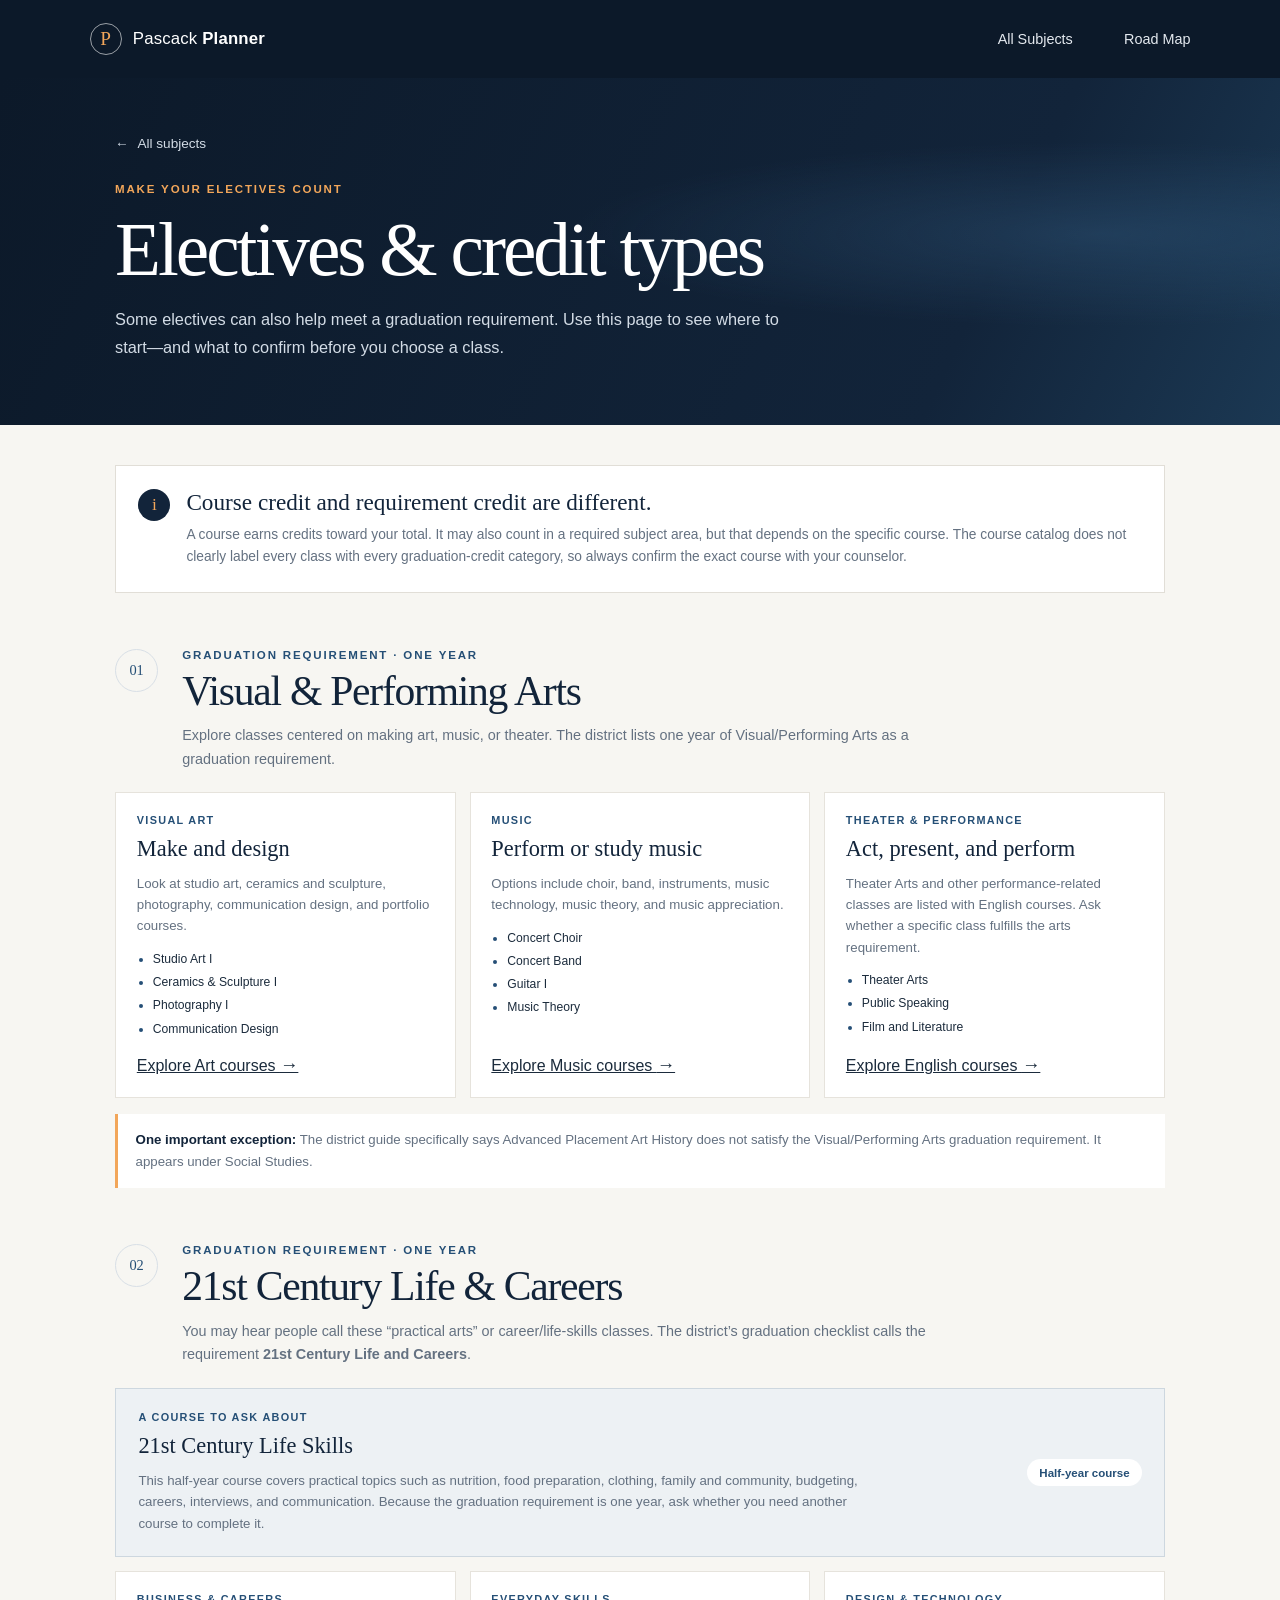
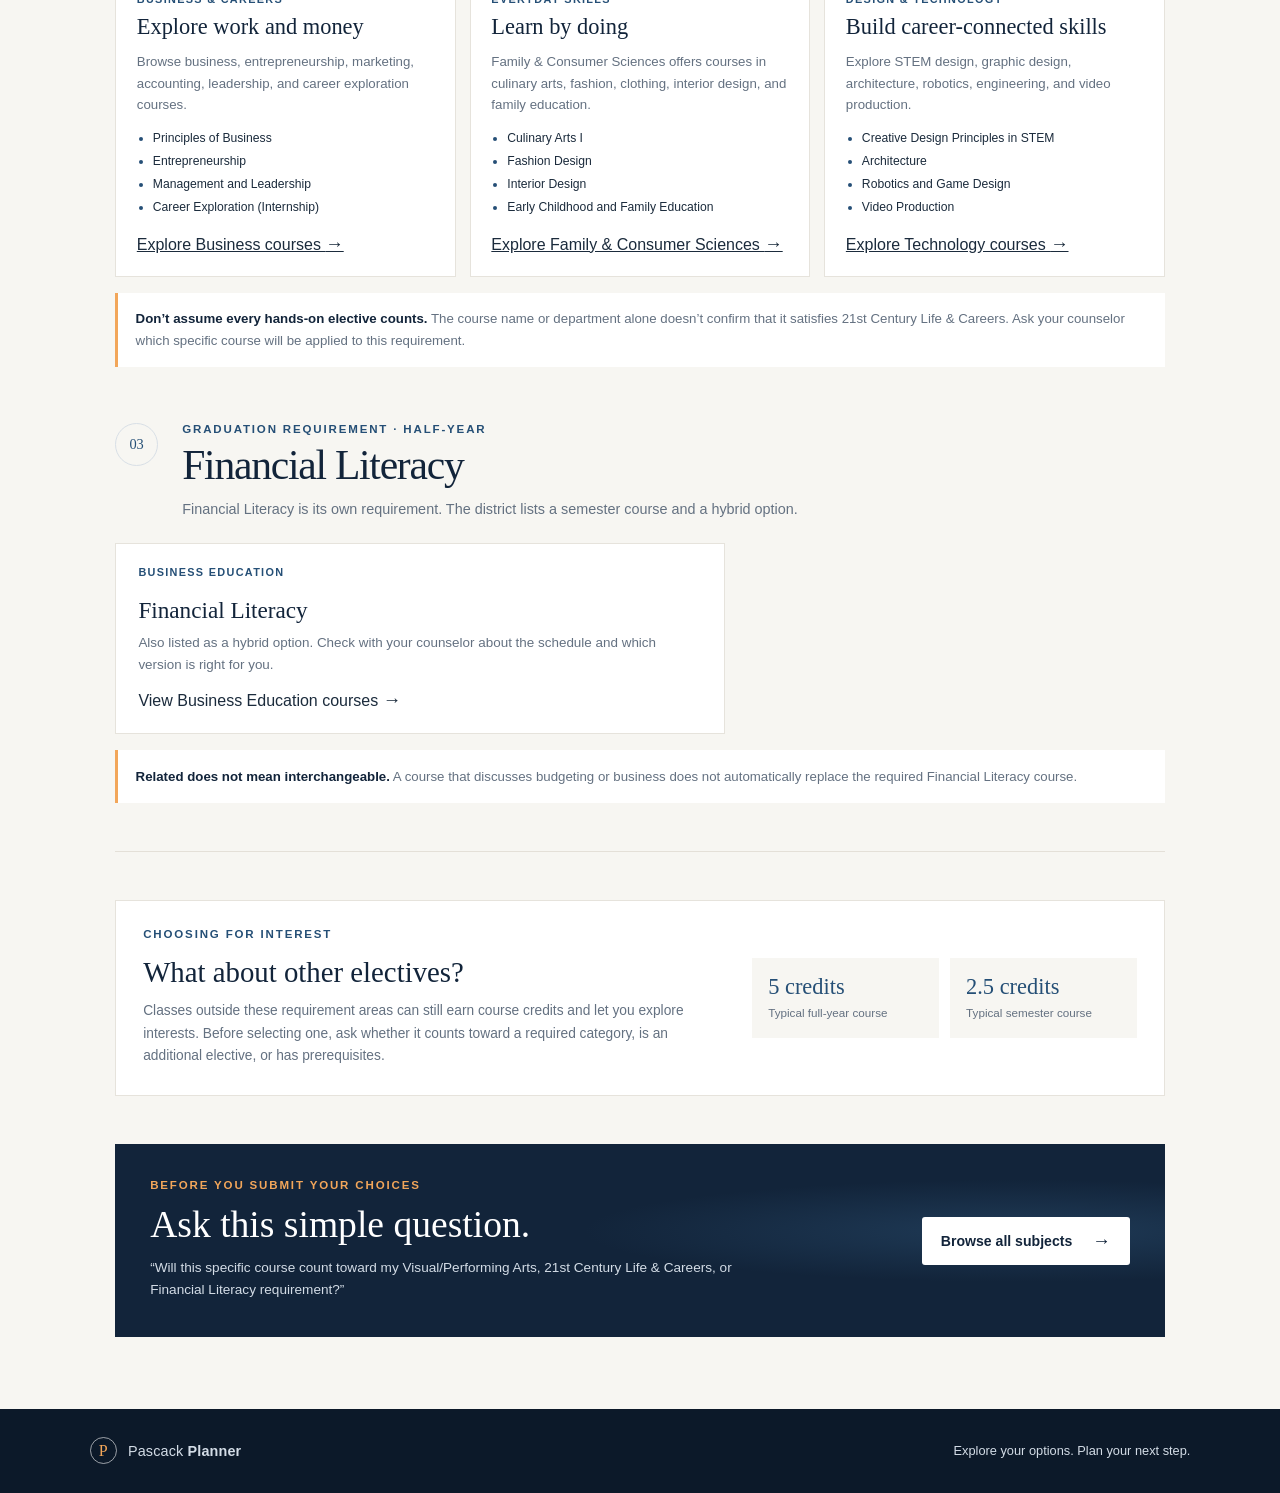
==== electives.html @ 0d790725 "Included the program of studies and credit requirement" ====
<!DOCTYPE html>
<html lang="en">
<head>
    <meta charset="UTF-8">
    <meta name="viewport" content="width=device-width, initial-scale=1.0">
    <meta name="theme-color" content="#12243a">
    <title>Electives &amp; Credit Types | Pascack Planner</title>
    <link href="./style.css" rel="stylesheet">
</head>
<body class="electives-page">
    <header class="site-header">
        <a class="brand" href="./index.html#home" aria-label="Pascack Planner home">
            <span class="brand-mark" aria-hidden="true">P</span>
            <span>Pascack <strong>Planner</strong></span>
        </a>
        <nav class="site-nav" aria-label="Main navigation">
            <a href="./index.html#program-of-studies">All Subjects</a>
            <a href="./index.html#road-map">Road Map</a>
        </nav>
    </header>

    <main>
        <section class="electives-hero" aria-labelledby="electives-title">
            <div class="section-wrap">
                <a class="back-link" href="./index.html#program-of-studies"><span aria-hidden="true">←</span> All subjects</a>
                <p class="eyebrow">Make your electives count</p>
                <h1 id="electives-title">Electives &amp; credit types</h1>
                <p>Some electives can also help meet a graduation requirement. Use this page to see where to start—and what to confirm before you choose a class.</p>
            </div>
        </section>

        <div class="section-wrap electives-content">
            <aside class="electives-explainer">
                <span class="explainer-mark" aria-hidden="true">i</span>
                <div>
                    <h2>Course credit and requirement credit are different.</h2>
                    <p>A course earns credits toward your total. It may also count in a required subject area, but that depends on the specific course. The course catalog does not clearly label every class with every graduation-credit category, so always confirm the exact course with your counselor.</p>
                </div>
            </aside>

            <section class="credit-type-section" aria-labelledby="arts-credit-title">
                <div class="credit-section-heading">
                    <span class="credit-index">01</span>
                    <div>
                        <p class="eyebrow eyebrow-dark">Graduation requirement · one year</p>
                        <h2 id="arts-credit-title">Visual &amp; Performing Arts</h2>
                        <p>Explore classes centered on making art, music, or theater. The district lists one year of Visual/Performing Arts as a graduation requirement.</p>
                    </div>
                </div>
                <div class="credit-exploration-grid">
                    <article class="credit-explore-card">
                        <p class="credit-area-label">Visual art</p>
                        <h3>Make and design</h3>
                        <p>Look at studio art, ceramics and sculpture, photography, communication design, and portfolio courses.</p>
                        <ul class="course-example-list">
                            <li>Studio Art I</li>
                            <li>Ceramics &amp; Sculpture I</li>
                            <li>Photography I</li>
                            <li>Communication Design</li>
                        </ul>
                        <a class="text-link" href="./program.html?subject=art">Explore Art courses <span aria-hidden="true">→</span></a>
                    </article>
                    <article class="credit-explore-card">
                        <p class="credit-area-label">Music</p>
                        <h3>Perform or study music</h3>
                        <p>Options include choir, band, instruments, music technology, music theory, and music appreciation.</p>
                        <ul class="course-example-list">
                            <li>Concert Choir</li>
                            <li>Concert Band</li>
                            <li>Guitar I</li>
                            <li>Music Theory</li>
                        </ul>
                        <a class="text-link" href="./program.html?subject=music">Explore Music courses <span aria-hidden="true">→</span></a>
                    </article>
                    <article class="credit-explore-card">
                        <p class="credit-area-label">Theater &amp; performance</p>
                        <h3>Act, present, and perform</h3>
                        <p>Theater Arts and other performance-related classes are listed with English courses. Ask whether a specific class fulfills the arts requirement.</p>
                        <ul class="course-example-list">
                            <li>Theater Arts</li>
                            <li>Public Speaking</li>
                            <li>Film and Literature</li>
                        </ul>
                        <a class="text-link" href="./program.html?subject=english">Explore English courses <span aria-hidden="true">→</span></a>
                    </article>
                </div>
                <p class="credit-caution"><strong>One important exception:</strong> The district guide specifically says Advanced Placement Art History does not satisfy the Visual/Performing Arts graduation requirement. It appears under Social Studies.</p>
            </section>

            <section class="credit-type-section" aria-labelledby="life-credit-title">
                <div class="credit-section-heading">
                    <span class="credit-index">02</span>
                    <div>
                        <p class="eyebrow eyebrow-dark">Graduation requirement · one year</p>
                        <h2 id="life-credit-title">21st Century Life &amp; Careers</h2>
                        <p>You may hear people call these “practical arts” or career/life-skills classes. The district’s graduation checklist calls the requirement <strong>21st Century Life and Careers</strong>.</p>
                    </div>
                </div>
                <div class="life-skills-feature">
                    <div>
                        <p class="credit-area-label">A course to ask about</p>
                        <h3>21st Century Life Skills</h3>
                        <p>This half-year course covers practical topics such as nutrition, food preparation, clothing, family and community, budgeting, careers, interviews, and communication. Because the graduation requirement is one year, ask whether you need another course to complete it.</p>
                    </div>
                    <span class="course-time-badge">Half-year course</span>
                </div>
                <div class="credit-exploration-grid">
                    <article class="credit-explore-card">
                        <p class="credit-area-label">Business &amp; careers</p>
                        <h3>Explore work and money</h3>
                        <p>Browse business, entrepreneurship, marketing, accounting, leadership, and career exploration courses.</p>
                        <ul class="course-example-list">
                            <li>Principles of Business</li>
                            <li>Entrepreneurship</li>
                            <li>Management and Leadership</li>
                            <li>Career Exploration (Internship)</li>
                        </ul>
                        <a class="text-link" href="./program.html?subject=business-education">Explore Business courses <span aria-hidden="true">→</span></a>
                    </article>
                    <article class="credit-explore-card">
                        <p class="credit-area-label">Everyday skills</p>
                        <h3>Learn by doing</h3>
                        <p>Family &amp; Consumer Sciences offers courses in culinary arts, fashion, clothing, interior design, and family education.</p>
                        <ul class="course-example-list">
                            <li>Culinary Arts I</li>
                            <li>Fashion Design</li>
                            <li>Interior Design</li>
                            <li>Early Childhood and Family Education</li>
                        </ul>
                        <a class="text-link" href="./program.html?subject=family-consumer-sciences">Explore Family &amp; Consumer Sciences <span aria-hidden="true">→</span></a>
                    </article>
                    <article class="credit-explore-card">
                        <p class="credit-area-label">Design &amp; technology</p>
                        <h3>Build career-connected skills</h3>
                        <p>Explore STEM design, graphic design, architecture, robotics, engineering, and video production.</p>
                        <ul class="course-example-list">
                            <li>Creative Design Principles in STEM</li>
                            <li>Architecture</li>
                            <li>Robotics and Game Design</li>
                            <li>Video Production</li>
                        </ul>
                        <a class="text-link" href="./program.html?subject=technology-education">Explore Technology courses <span aria-hidden="true">→</span></a>
                    </article>
                </div>
                <p class="credit-caution"><strong>Don’t assume every hands-on elective counts.</strong> The course name or department alone doesn’t confirm that it satisfies 21st Century Life &amp; Careers. Ask your counselor which specific course will be applied to this requirement.</p>
            </section>

            <section class="credit-type-section financial-section" aria-labelledby="financial-credit-title">
                <div class="credit-section-heading">
                    <span class="credit-index">03</span>
                    <div>
                        <p class="eyebrow eyebrow-dark">Graduation requirement · half-year</p>
                        <h2 id="financial-credit-title">Financial Literacy</h2>
                        <p>Financial Literacy is its own requirement. The district lists a semester course and a hybrid option.</p>
                    </div>
                </div>
                <a class="financial-course-card" href="./program.html?subject=business-education">
                    <span class="credit-area-label">Business Education</span>
                    <strong>Financial Literacy</strong>
                    <span>Also listed as a hybrid option. Check with your counselor about the schedule and which version is right for you.</span>
                    <span class="text-link">View Business Education courses <span aria-hidden="true">→</span></span>
                </a>
                <p class="credit-caution"><strong>Related does not mean interchangeable.</strong> A course that discusses budgeting or business does not automatically replace the required Financial Literacy course.</p>
            </section>

            <section class="elective-basics" aria-labelledby="general-electives-title">
                <div>
                    <p class="eyebrow eyebrow-dark">Choosing for interest</p>
                    <h2 id="general-electives-title">What about other electives?</h2>
                    <p>Classes outside these requirement areas can still earn course credits and let you explore interests. Before selecting one, ask whether it counts toward a required category, is an additional elective, or has prerequisites.</p>
                </div>
                <div class="credit-example-pair">
                    <div><strong>5 credits</strong><span>Typical full-year course</span></div>
                    <div><strong>2.5 credits</strong><span>Typical semester course</span></div>
                </div>
            </section>

            <section class="counselor-callout elective-counselor-callout">
                <div>
                    <p class="eyebrow">Before you submit your choices</p>
                    <h2>Ask this simple question.</h2>
                    <p>“Will this specific course count toward my Visual/Performing Arts, 21st Century Life &amp; Careers, or Financial Literacy requirement?”</p>
                </div>
                <a class="button button-light" href="./index.html#program-of-studies">Browse all subjects <span aria-hidden="true">→</span></a>
            </section>
        </div>
    </main>

    <footer class="site-footer">
        <a class="brand brand-footer" href="./index.html#home">
            <span class="brand-mark" aria-hidden="true">P</span>
            <span>Pascack <strong>Planner</strong></span>
        </a>
        <p>Explore your options. Plan your next step.</p>
    </footer>
</body>
</html>
---- style.css ----
:root {
    color-scheme: light;
    --navy: #12243a;
    --navy-deep: #0c1929;
    --blue: #254f76;
    --orange: #f2a65a;
    --paper: #f7f6f2;
    --ink: #1b2b3c;
    --muted: #647181;
}

* {
    box-sizing: border-box;
}

html {
    scroll-behavior: smooth;
    scroll-padding-top: 6rem;
}

body {
    margin: 0;
    background: var(--paper);
    color: var(--ink);
    font-family: "Avenir Next", Avenir, "Segoe UI", sans-serif;
    -webkit-font-smoothing: antialiased;
}

a {
    color: inherit;
}

.site-header {
    position: relative;
    z-index: 1;
    display: flex;
    min-height: 78px;
    align-items: center;
    justify-content: space-between;
    padding: 0 clamp(1.25rem, 7vw, 7rem);
    background: var(--navy-deep);
    color: #fff;
}

.brand {
    display: inline-flex;
    align-items: center;
    gap: 0.7rem;
    color: inherit;
    font-size: 1.05rem;
    letter-spacing: 0.01em;
    text-decoration: none;
}

.brand strong {
    font-weight: 700;
}

.brand-mark {
    display: grid;
    width: 2rem;
    height: 2rem;
    place-items: center;
    border: 1px solid rgba(255, 255, 255, 0.58);
    border-radius: 50%;
    color: var(--orange);
    font-family: Georgia, serif;
    font-size: 1.2rem;
}

.site-nav {
    display: flex;
    align-items: center;
    gap: clamp(1.25rem, 4vw, 3.5rem);
}

.site-nav a {
    padding: 0.5rem 0;
    color: #e4e9ef;
    font-size: 0.9rem;
    text-decoration: none;
    transition: color 160ms ease;
}

.site-nav a:hover,
.site-nav a:focus-visible {
    color: var(--orange);
}

.hero {
    position: relative;
    display: flex;
    min-height: 485px;
    align-items: center;
    overflow: hidden;
    padding: 5rem clamp(1.5rem, 12vw, 12rem);
    background:
        radial-gradient(ellipse at 82% 52%, rgba(52, 94, 132, 0.42), transparent 34%),
        linear-gradient(115deg, var(--navy-deep), var(--navy) 72%, #1b3853);
    color: white;
}

.hero-content {
    position: relative;
    z-index: 1;
    max-width: 610px;
}

.eyebrow {
    margin: 0 0 1rem;
    color: var(--orange);
    font-size: 0.72rem;
    font-weight: 700;
    letter-spacing: 0.16em;
    text-transform: uppercase;
}

.hero h1 {
    max-width: 590px;
    margin: 0;
    font-family: Georgia, "Times New Roman", serif;
    font-size: clamp(3rem, 6vw, 5.2rem);
    font-weight: 400;
    letter-spacing: -0.045em;
    line-height: 1.04;
}

.hero h1 span {
    color: var(--orange);
    font-style: italic;
}

.hero-copy {
    max-width: 455px;
    margin: 1.35rem 0 2rem;
    color: #d3dce6;
    font-size: 1.05rem;
    line-height: 1.7;
}

.button {
    display: inline-flex;
    min-height: 48px;
    align-items: center;
    gap: 1.25rem;
    padding: 0 1.2rem;
    border-radius: 3px;
    font-size: 0.88rem;
    font-weight: 700;
    text-decoration: none;
    transition: transform 160ms ease, background 160ms ease;
}

.button:hover {
    transform: translateY(-2px);
}

.button-light {
    background: #fff;
    color: var(--navy);
}

.button-light:hover {
    background: #f1e9dc;
}

.button span,
.text-link span {
    font-size: 1.15rem;
}

.hero-art {
    position: absolute;
    top: 50%;
    right: clamp(2rem, 12vw, 12rem);
    width: 330px;
    height: 330px;
    transform: translateY(-50%);
}

.orbit {
    position: absolute;
    inset: 0;
    border: 1px solid rgba(229, 237, 245, 0.22);
    border-radius: 50%;
}

.orbit-one {
    transform: rotate(28deg) scaleX(0.52);
}

.orbit-two {
    transform: rotate(-35deg) scaleX(0.67);
}

.orbit-three {
    inset: 15%;
    border-color: rgba(242, 166, 90, 0.45);
}

.orbit-center {
    position: absolute;
    top: 50%;
    left: 50%;
    color: white;
    font-family: Georgia, serif;
    font-size: 2.2rem;
    letter-spacing: 0.08em;
    transform: translate(-50%, -50%);
}

.orbit-center span {
    color: var(--orange);
}

.orbit-dot {
    position: absolute;
    width: 9px;
    height: 9px;
    border-radius: 50%;
    background: var(--orange);
    box-shadow: 0 0 18px rgba(242, 166, 90, 0.65);
}

.dot-one {
    top: 18%;
    left: 28%;
}

.dot-two {
    right: 12%;
    bottom: 30%;
    width: 7px;
    height: 7px;
    background: #dbe8f3;
}

.dot-three {
    bottom: 10%;
    left: 42%;
    width: 6px;
    height: 6px;
}

.section-wrap {
    width: min(1050px, calc(100% - 3rem));
    margin-inline: auto;
}

.welcome {
    display: grid;
    grid-template-columns: 1fr 0.85fr;
    align-items: end;
    gap: 4rem;
    padding-top: 5rem;
    padding-bottom: 3.5rem;
}

.eyebrow-dark {
    color: var(--blue);
}

.welcome h2,
.resource-card h2 {
    margin: 0;
    color: var(--navy);
    font-family: Georgia, "Times New Roman", serif;
    font-weight: 400;
    letter-spacing: -0.025em;
}

.welcome h2 {
    max-width: 470px;
    font-size: clamp(2rem, 3.5vw, 2.8rem);
    line-height: 1.13;
}

.welcome-copy {
    margin: 0 0 0.2rem;
    color: var(--muted);
    font-size: 0.98rem;
    line-height: 1.8;
}

.student-guide,
.roadmap {
    scroll-margin-top: 2rem;
}

.student-guide {
    padding-bottom: 5.5rem;
}

.section-heading,
.requirements-heading {
    display: flex;
    align-items: end;
    justify-content: space-between;
    gap: 2rem;
}

.section-heading h2,
.requirements-heading h3,
.next-steps h2 {
    margin: 0;
    color: var(--navy);
    font-family: Georgia, "Times New Roman", serif;
    font-weight: 400;
    letter-spacing: -0.03em;
}

.section-heading h2 {
    max-width: 640px;
    font-size: clamp(2.1rem, 4vw, 3.2rem);
    line-height: 1.1;
}

.section-intro {
    max-width: 650px;
    margin: 1rem 0 0;
    color: var(--muted);
    line-height: 1.7;
}

.button-navy {
    flex-shrink: 0;
    background: var(--navy);
    color: white;
}

.button-navy:hover {
    background: var(--blue);
}

.guide-note,
.college-note,
.roadmap-note {
    border-left: 3px solid var(--orange);
    background: #fff;
    color: var(--muted);
    line-height: 1.7;
}

.guide-note {
    margin-top: 2rem;
    padding: 1.1rem 1.3rem;
    font-size: 0.9rem;
}

.guide-note strong,
.college-note strong {
    display: block;
    margin-bottom: 0.2rem;
    color: var(--navy);
}

.guide-intro-grid {
    display: grid;
    grid-template-columns: repeat(3, 1fr);
    gap: 1rem;
    margin-top: 1rem;
}

.intro-card {
    min-height: 195px;
    padding: 1.35rem;
    border: 1px solid #e6e3dc;
    background: #fff;
}

.intro-number {
    color: var(--blue);
    font-family: Georgia, "Times New Roman", serif;
    font-size: 0.9rem;
}

.intro-card h3,
.guide-panel h3,
.year-card h3 {
    margin: 0.7rem 0 0.5rem;
    color: var(--navy);
    font-family: Georgia, "Times New Roman", serif;
    font-size: 1.3rem;
    font-weight: 400;
}

.intro-card p,
.guide-panel > p:not(.eyebrow) {
    margin: 0;
    color: var(--muted);
    font-size: 0.88rem;
    line-height: 1.65;
}

.guide-columns {
    display: grid;
    grid-template-columns: 0.85fr 1.15fr;
    gap: 1rem;
    margin-top: 1rem;
}

.guide-panel {
    padding: 1.6rem;
    border: 1px solid #e6e3dc;
    background: #fff;
}

.guide-panel h3 {
    margin-top: 0;
    font-size: 1.7rem;
}

.guide-panel .eyebrow {
    margin-bottom: 0.8rem;
}

.credit-examples {
    display: grid;
    grid-template-columns: 1fr 1fr;
    gap: 0.7rem;
    margin: 1.3rem 0;
}

.credit-examples div {
    display: flex;
    flex-direction: column;
    gap: 0.25rem;
    padding: 0.9rem;
    background: var(--paper);
}

.credit-examples strong {
    color: var(--blue);
    font-family: Georgia, "Times New Roman", serif;
    font-size: 1.4rem;
    font-weight: 400;
}

.credit-examples span,
.small-note {
    color: var(--muted);
    font-size: 0.78rem;
    line-height: 1.55;
}

.guide-panel .small-note {
    margin-top: 1rem;
}

.term-list {
    display: grid;
    gap: 0.8rem;
    margin: 1rem 0 0;
}

.term-list div {
    display: grid;
    grid-template-columns: 105px 1fr;
    gap: 0.8rem;
}

.term-list dt {
    color: var(--blue);
    font-size: 0.84rem;
    font-weight: 700;
}

.term-list dd {
    margin: 0;
    color: var(--muted);
    font-size: 0.84rem;
    line-height: 1.55;
}

.requirements,
.departments {
    margin-top: 4rem;
}

.requirements-heading h3 {
    font-size: clamp(1.7rem, 3vw, 2.2rem);
}

.source-link {
    flex-shrink: 0;
    color: var(--blue);
    font-size: 0.8rem;
    font-weight: 700;
    text-decoration: none;
}

.source-link:hover,
.college-note a:hover {
    text-decoration: underline;
    text-underline-offset: 3px;
}

.requirement-list {
    display: grid;
    grid-template-columns: 1fr 1fr;
    gap: 0 2rem;
    margin: 1.3rem 0 0;
    padding: 0;
    list-style: none;
    border-top: 1px solid #dedbd4;
}

.requirement-list li {
    display: grid;
    grid-template-columns: 1fr auto;
    align-items: baseline;
    gap: 0.7rem;
    padding: 0.85rem 0;
    border-bottom: 1px solid #dedbd4;
    font-size: 0.88rem;
}

.requirement-list strong {
    color: var(--navy);
    font-size: 0.84rem;
}

.requirement-list small {
    grid-column: 1 / -1;
    margin-top: -0.5rem;
    color: var(--muted);
    font-size: 0.75rem;
}

.requirements-footnote {
    max-width: 850px;
    margin: 1rem 0 0;
    color: var(--muted);
    font-size: 0.82rem;
    line-height: 1.7;
}

.departments .section-intro {
    margin-top: 0.7rem;
}

.elective-feature-card {
    display: grid;
    grid-template-columns: auto 1fr auto;
    align-items: center;
    gap: 1.1rem;
    margin-top: 1.2rem;
    padding: 1.25rem 1.4rem;
    border: 1px solid #d5dce3;
    background: #edf1f4;
    text-decoration: none;
    transition: border-color 160ms ease, transform 160ms ease;
}

.elective-feature-card:hover {
    transform: translateY(-2px);
    border-color: var(--blue);
}

.elective-feature-icon {
    display: grid;
    width: 2.8rem;
    height: 2.8rem;
    place-items: center;
    border-radius: 50%;
    background: var(--navy);
    color: var(--orange);
    font-family: Georgia, "Times New Roman", serif;
    font-size: 1.6rem;
}

.elective-feature-copy {
    display: grid;
    gap: 0.3rem;
}

.elective-feature-copy strong {
    color: var(--navy);
    font-size: 1rem;
}

.elective-feature-copy > span {
    color: var(--muted);
    font-size: 0.82rem;
    line-height: 1.5;
}

.elective-feature-action {
    display: inline-flex;
    align-items: center;
    gap: 0.55rem;
    color: var(--blue);
    font-size: 0.8rem;
    font-weight: 700;
}

.department-grid {
    display: grid;
    grid-template-columns: repeat(3, 1fr);
    gap: 0.8rem;
    margin-top: 1.2rem;
}

.department-card {
    display: flex;
    min-height: 145px;
    flex-direction: column;
    align-items: flex-start;
    padding: 1.1rem;
    border: 1px solid #e6e3dc;
    background: #fff;
    text-decoration: none;
    transition: border-color 160ms ease, transform 160ms ease;
}

.department-card:hover {
    transform: translateY(-2px);
    border-color: var(--blue);
}

.department-card strong {
    color: var(--navy);
    font-size: 0.95rem;
}

.department-card span {
    margin-top: 0.45rem;
    color: var(--muted);
    font-size: 0.78rem;
    line-height: 1.5;
}

.department-card small {
    margin-top: auto;
    padding-top: 0.7rem;
    color: var(--blue);
    font-size: 0.7rem;
    font-weight: 700;
}

.college-note {
    margin-top: 2rem;
    padding: 1rem 1.2rem;
    font-size: 0.85rem;
}

.college-note a {
    display: inline-block;
    margin-top: 0.45rem;
    color: var(--blue);
    font-weight: 700;
    text-decoration: none;
}

.roadmap {
    padding: 4.5rem 0 5.5rem;
    border-top: 1px solid #e4e0d8;
}

.roadmap-grid {
    display: grid;
    grid-template-columns: repeat(4, 1fr);
    gap: 0.8rem;
    margin-top: 2rem;
}

.year-card {
    padding: 1.3rem;
    border-top: 3px solid var(--blue);
    background: #fff;
}

.year-label {
    color: var(--blue);
    font-size: 0.7rem;
    font-weight: 700;
    letter-spacing: 0.12em;
    text-transform: uppercase;
}

.year-card h3 {
    margin-top: 0.35rem;
    font-size: 1.5rem;
}

.year-card > p {
    min-height: 2.8rem;
    margin: 0;
    color: var(--muted);
    font-size: 0.8rem;
    line-height: 1.5;
}

.year-card ul {
    display: grid;
    gap: 0.55rem;
    margin: 1rem 0 0;
    padding-left: 1.1rem;
    color: var(--ink);
    font-size: 0.78rem;
    line-height: 1.45;
}

.roadmap-note {
    margin-top: 1.2rem;
    padding: 1rem 1.2rem;
    font-size: 0.85rem;
}

.roadmap-note strong {
    color: var(--navy);
}

.next-steps {
    padding: 3rem 0;
    background:
        radial-gradient(ellipse at 85% 50%, rgba(52, 94, 132, 0.38), transparent 35%),
        var(--navy);
    color: white;
}

.next-steps-inner {
    display: flex;
    align-items: center;
    justify-content: space-between;
    gap: 2rem;
}

.next-steps h2 {
    max-width: 600px;
    color: white;
    font-size: clamp(2rem, 3.5vw, 2.8rem);
}

.next-steps-inner > div > p:last-child {
    max-width: 600px;
    margin: 0.8rem 0 0;
    color: #d3dce6;
    font-size: 0.9rem;
    line-height: 1.7;
}

.program-hero {
    padding: 3.5rem 0 4rem;
    background:
        radial-gradient(ellipse at 86% 45%, rgba(52, 94, 132, 0.38), transparent 34%),
        linear-gradient(115deg, var(--navy-deep), var(--navy) 75%, #1b3853);
    color: #fff;
}

.program-hero-inner {
    max-width: 1050px;
}

.back-link {
    display: inline-flex;
    align-items: center;
    gap: 0.55rem;
    margin-bottom: 2rem;
    color: #d3dce6;
    font-size: 0.85rem;
    text-decoration: none;
}

.back-link:hover {
    color: var(--orange);
}

.program-hero .eyebrow {
    margin-bottom: 0.7rem;
}

.program-hero h1 {
    margin: 0;
    font-family: Georgia, "Times New Roman", serif;
    font-size: clamp(2.8rem, 6vw, 4.7rem);
    font-weight: 400;
    letter-spacing: -0.04em;
    line-height: 1.05;
}

.program-intro {
    max-width: 680px;
    margin: 1rem 0 0;
    color: #d3dce6;
    font-size: 1.05rem;
    line-height: 1.7;
}

.program-content {
    padding-top: 2.5rem;
    padding-bottom: 4.5rem;
}

.program-planning {
    display: grid;
    grid-template-columns: 0.85fr 1.15fr;
    gap: 2.5rem;
    padding: 2rem;
    border: 1px solid #e6e3dc;
    background: #fff;
}

.program-planning h2,
.course-list-heading h2 {
    margin: 0;
    color: var(--navy);
    font-family: Georgia, "Times New Roman", serif;
    font-size: clamp(1.7rem, 3vw, 2.15rem);
    font-weight: 400;
    letter-spacing: -0.025em;
}

.program-requirement {
    margin: 0.9rem 0 0;
    color: var(--muted);
    font-size: 0.9rem;
    line-height: 1.7;
}

.program-planning h3 {
    margin: 0.1rem 0 0.8rem;
    color: var(--navy);
    font-size: 0.95rem;
}

.pathway-list {
    display: grid;
    gap: 0.7rem;
    margin: 0;
    padding-left: 1.2rem;
    color: var(--muted);
    font-size: 0.86rem;
    line-height: 1.6;
}

.pathway-list li::marker {
    color: var(--blue);
    font-weight: 700;
}

.program-note {
    margin-top: 1rem;
    padding: 1rem 1.2rem;
    border-left: 3px solid var(--orange);
    background: #fff;
    color: var(--muted);
    font-size: 0.85rem;
    line-height: 1.65;
}

.course-section {
    margin-top: 3.5rem;
}

.course-list-heading {
    display: flex;
    align-items: end;
    justify-content: space-between;
    gap: 2rem;
    margin-bottom: 1.3rem;
}

.course-list-heading .eyebrow {
    margin-bottom: 0.7rem;
}

.course-count {
    margin: 0.55rem 0 0;
    color: var(--muted);
    font-size: 0.83rem;
}

.course-search {
    display: grid;
    width: min(100%, 340px);
    gap: 0.45rem;
    color: var(--ink);
    font-size: 0.78rem;
    font-weight: 700;
}

.course-search input {
    width: 100%;
    min-height: 46px;
    padding: 0.7rem 0.85rem;
    border: 1px solid #cfd5dc;
    border-radius: 2px;
    background: #fff;
    color: var(--ink);
    font: inherit;
    font-size: 0.85rem;
}

.course-search input:focus-visible {
    outline: 3px solid rgba(37, 79, 118, 0.35);
    outline-offset: 2px;
    border-color: var(--blue);
}

.course-grid {
    display: grid;
    grid-template-columns: repeat(3, minmax(0, 1fr));
    gap: 0.85rem;
}

.course-card {
    display: flex;
    min-height: 190px;
    flex-direction: column;
    align-items: flex-start;
    padding: 1.25rem;
    border: 1px solid #e6e3dc;
    background: #fff;
}

.course-badges {
    display: flex;
    min-height: 1.45rem;
    flex-wrap: wrap;
    gap: 0.35rem;
    margin-bottom: 0.7rem;
}

.course-badge {
    display: inline-flex;
    align-items: center;
    padding: 0.23rem 0.5rem;
    border-radius: 2rem;
    background: #e9eef3;
    color: var(--blue);
    font-size: 0.65rem;
    font-weight: 700;
}

.badge-ap {
    background: #f9eddf;
    color: #7d4a19;
}

.badge-grade {
    background: #edf0e9;
    color: #44583a;
}

.course-card h3 {
    margin: 0;
    color: var(--navy);
    font-family: Georgia, "Times New Roman", serif;
    font-size: 1.18rem;
    font-weight: 400;
    line-height: 1.3;
}

.course-prerequisite {
    margin: auto 0 0;
    padding-top: 1rem;
    color: var(--muted);
    font-size: 0.76rem;
    line-height: 1.55;
}

.course-prerequisite strong {
    color: var(--ink);
}

.no-courses {
    padding: 1.3rem;
    border: 1px solid #e6e3dc;
    background: #fff;
    color: var(--muted);
}

.special-program-message {
    padding: 1.5rem;
    border: 1px solid #e6e3dc;
    background: #fff;
    color: var(--muted);
    font-size: 0.92rem;
    line-height: 1.7;
}

[hidden] {
    display: none !important;
}

.counselor-callout {
    display: flex;
    align-items: center;
    justify-content: space-between;
    gap: 2rem;
    margin-top: 4rem;
    padding: 2.2rem;
    background:
        radial-gradient(ellipse at 86% 45%, rgba(52, 94, 132, 0.38), transparent 34%),
        var(--navy);
    color: #fff;
}

.counselor-callout .eyebrow {
    margin-bottom: 0.7rem;
}

.counselor-callout h2 {
    margin: 0;
    font-family: Georgia, "Times New Roman", serif;
    font-size: clamp(1.7rem, 3vw, 2.35rem);
    font-weight: 400;
}

.counselor-callout p:last-child {
    max-width: 630px;
    margin: 0.7rem 0 0;
    color: #d3dce6;
    font-size: 0.85rem;
    line-height: 1.65;
}

.electives-hero {
    padding: 3.5rem 0 4rem;
    background:
        radial-gradient(ellipse at 86% 45%, rgba(52, 94, 132, 0.38), transparent 34%),
        linear-gradient(115deg, var(--navy-deep), var(--navy) 75%, #1b3853);
    color: #fff;
}

.electives-hero h1 {
    max-width: 800px;
    margin: 0;
    font-family: Georgia, "Times New Roman", serif;
    font-size: clamp(2.8rem, 6vw, 4.7rem);
    font-weight: 400;
    letter-spacing: -0.04em;
    line-height: 1.05;
}

.electives-hero > .section-wrap > p:last-child {
    max-width: 680px;
    margin: 1rem 0 0;
    color: #d3dce6;
    font-size: 1.02rem;
    line-height: 1.7;
}

.electives-content {
    padding-top: 2.5rem;
    padding-bottom: 4.5rem;
}

.electives-explainer {
    display: flex;
    align-items: flex-start;
    gap: 1rem;
    padding: 1.4rem;
    border: 1px solid #e1ded7;
    background: #fff;
}

.explainer-mark {
    display: grid;
    width: 2rem;
    height: 2rem;
    flex: 0 0 auto;
    place-items: center;
    border-radius: 50%;
    background: var(--navy);
    color: var(--orange);
    font-family: Georgia, "Times New Roman", serif;
    font-size: 1.1rem;
}

.electives-explainer h2 {
    margin: 0;
    color: var(--navy);
    font-family: Georgia, "Times New Roman", serif;
    font-size: 1.45rem;
    font-weight: 400;
}

.electives-explainer p {
    margin: 0.5rem 0 0;
    color: var(--muted);
    font-size: 0.86rem;
    line-height: 1.65;
}

.credit-type-section {
    margin-top: 3.5rem;
}

.credit-section-heading {
    display: grid;
    grid-template-columns: 3.2rem 1fr;
    gap: 1rem;
    align-items: start;
    margin-bottom: 1.3rem;
}

.credit-index {
    display: grid;
    width: 2.7rem;
    height: 2.7rem;
    place-items: center;
    border: 1px solid #d8dfe6;
    border-radius: 50%;
    color: var(--blue);
    font-family: Georgia, "Times New Roman", serif;
    font-size: 0.9rem;
}

.credit-section-heading .eyebrow {
    margin-bottom: 0.45rem;
}

.credit-section-heading h2 {
    margin: 0;
    color: var(--navy);
    font-family: Georgia, "Times New Roman", serif;
    font-size: clamp(1.9rem, 3.5vw, 2.6rem);
    font-weight: 400;
    letter-spacing: -0.03em;
    line-height: 1.12;
}

.credit-section-heading div > p:last-child {
    max-width: 770px;
    margin: 0.6rem 0 0;
    color: var(--muted);
    font-size: 0.9rem;
    line-height: 1.65;
}

.credit-exploration-grid {
    display: grid;
    grid-template-columns: repeat(3, minmax(0, 1fr));
    gap: 0.85rem;
}

.credit-explore-card {
    display: flex;
    min-height: 220px;
    flex-direction: column;
    align-items: flex-start;
    padding: 1.3rem;
    border: 1px solid #e6e3dc;
    background: #fff;
}

.credit-area-label {
    margin: 0 0 0.6rem;
    color: var(--blue);
    font-size: 0.68rem;
    font-weight: 700;
    letter-spacing: 0.12em;
    text-transform: uppercase;
}

.credit-explore-card h3,
.life-skills-feature h3 {
    margin: 0;
    color: var(--navy);
    font-family: Georgia, "Times New Roman", serif;
    font-size: 1.4rem;
    font-weight: 400;
}

.credit-explore-card > p:not(.credit-area-label),
.life-skills-feature p:not(.credit-area-label) {
    margin: 0.7rem 0 0;
    color: var(--muted);
    font-size: 0.83rem;
    line-height: 1.6;
}

.course-example-list {
    display: grid;
    gap: 0.35rem;
    margin: 0.9rem 0 0;
    padding-left: 1rem;
    color: var(--ink);
    font-size: 0.76rem;
    line-height: 1.45;
}

.course-example-list li::marker {
    color: var(--blue);
}

.credit-explore-card .text-link {
    margin-top: auto;
    padding-top: 1rem;
}

.credit-caution {
    margin: 1rem 0 0;
    padding: 0.95rem 1.1rem;
    border-left: 3px solid var(--orange);
    background: #fff;
    color: var(--muted);
    font-size: 0.83rem;
    line-height: 1.65;
}

.credit-caution strong {
    color: var(--navy);
}

.life-skills-feature {
    display: flex;
    align-items: center;
    justify-content: space-between;
    gap: 1.5rem;
    margin-bottom: 0.85rem;
    padding: 1.4rem;
    border: 1px solid #cdd7df;
    background: #edf1f4;
}

.life-skills-feature > div {
    max-width: 740px;
}

.course-time-badge {
    flex: 0 0 auto;
    padding: 0.45rem 0.75rem;
    border-radius: 2rem;
    background: white;
    color: var(--blue);
    font-size: 0.72rem;
    font-weight: 700;
}

.financial-section {
    padding-bottom: 3rem;
    border-bottom: 1px solid #e4e0d8;
}

.financial-course-card {
    display: grid;
    max-width: 610px;
    gap: 0.55rem;
    padding: 1.4rem;
    border: 1px solid #e6e3dc;
    background: #fff;
    text-decoration: none;
    transition: border-color 160ms ease, transform 160ms ease;
}

.financial-course-card:hover {
    transform: translateY(-2px);
    border-color: var(--blue);
}

.financial-course-card > strong {
    color: var(--navy);
    font-family: Georgia, "Times New Roman", serif;
    font-size: 1.45rem;
    font-weight: 400;
}

.financial-course-card > span:not(.credit-area-label):not(.text-link) {
    color: var(--muted);
    font-size: 0.84rem;
    line-height: 1.6;
}

.financial-course-card .text-link {
    margin-top: 0.3rem;
}

.elective-basics {
    display: grid;
    grid-template-columns: 1.2fr 0.8fr;
    align-items: center;
    gap: 2rem;
    margin-top: 3rem;
    padding: 1.7rem;
    background: #fff;
    border: 1px solid #e6e3dc;
}

.elective-basics h2 {
    margin: 0;
    color: var(--navy);
    font-family: Georgia, "Times New Roman", serif;
    font-size: 1.8rem;
    font-weight: 400;
}

.elective-basics > div:first-child > p:last-child {
    margin: 0.7rem 0 0;
    color: var(--muted);
    font-size: 0.86rem;
    line-height: 1.65;
}

.credit-example-pair {
    display: grid;
    grid-template-columns: 1fr 1fr;
    gap: 0.7rem;
}

.credit-example-pair div {
    display: grid;
    gap: 0.35rem;
    padding: 1rem;
    background: var(--paper);
}

.credit-example-pair strong {
    color: var(--blue);
    font-family: Georgia, "Times New Roman", serif;
    font-size: 1.4rem;
    font-weight: 400;
}

.credit-example-pair span {
    color: var(--muted);
    font-size: 0.73rem;
    line-height: 1.45;
}

.elective-counselor-callout {
    margin-top: 3rem;
}

.site-footer {
    display: flex;
    min-height: 84px;
    align-items: center;
    justify-content: space-between;
    gap: 1rem;
    padding: 1rem clamp(1.5rem, 7vw, 7rem);
    background: var(--navy-deep);
    color: #d3dce6;
}

.brand-footer {
    font-size: 0.9rem;
}

.brand-footer .brand-mark {
    width: 1.7rem;
    height: 1.7rem;
    font-size: 1rem;
}

.site-footer p {
    margin: 0;
    font-size: 0.8rem;
}

:focus-visible {
    outline: 3px solid var(--orange);
    outline-offset: 4px;
}

@media (max-width: 760px) {
    .hero {
        min-height: 460px;
        padding-block: 4rem;
    }

    .hero-art {
        right: -100px;
        width: 280px;
        height: 280px;
        opacity: 0.38;
    }

    .welcome {
        grid-template-columns: 1fr;
        gap: 1.2rem;
        padding-top: 3.5rem;
    }

    .course-grid {
        grid-template-columns: repeat(2, minmax(0, 1fr));
    }

    .credit-exploration-grid {
        grid-template-columns: repeat(2, minmax(0, 1fr));
    }

    .program-planning {
        grid-template-columns: 1fr;
        gap: 1.5rem;
    }

    .hero-art {
        opacity: 0.1;
    }

    .student-guide {
        padding-bottom: 3.5rem;
    }

    .department-grid {
        grid-template-columns: repeat(2, 1fr);
    }

    .roadmap-grid {
        grid-template-columns: repeat(2, 1fr);
    }

    .section-heading {
        align-items: flex-start;
        flex-direction: column;
        gap: 1.2rem;
    }
}

@media (max-width: 1100px) {
    .hero-art {
        right: -120px;
        opacity: 0.12;
    }
}

@media (max-width: 540px) {
    .site-header {
        min-height: 72px;
        align-items: flex-start;
        flex-direction: column;
        justify-content: center;
        gap: 0.6rem;
        padding-block: 0.8rem;
    }

    .site-nav {
        width: 100%;
        justify-content: space-between;
        gap: 1rem;
    }

    .site-nav a {
        font-size: 0.82rem;
    }

    .hero {
        min-height: 420px;
        padding-inline: 1.5rem;
    }

    .hero-art {
        display: none;
    }

    .guide-intro-grid,
    .guide-columns,
    .requirement-list,
    .department-grid,
    .roadmap-grid,
    .course-grid,
    .credit-exploration-grid,
    .elective-basics {
        grid-template-columns: 1fr;
    }

    .requirements,
    .departments {
        margin-top: 3rem;
    }

    .requirements-heading {
        align-items: flex-start;
        flex-direction: column;
        gap: 0.8rem;
    }

    .requirement-list {
        gap: 0;
    }

    .intro-card {
        min-height: 0;
    }

    .year-card > p {
        min-height: 0;
    }

    .next-steps-inner {
        align-items: flex-start;
        flex-direction: column;
    }

    .course-list-heading,
    .counselor-callout,
    .life-skills-feature {
        align-items: flex-start;
        flex-direction: column;
    }

    .credit-section-heading {
        grid-template-columns: 2.5rem 1fr;
        gap: 0.7rem;
    }

    .credit-index {
        width: 2.2rem;
        height: 2.2rem;
    }

    .elective-feature-card {
        grid-template-columns: auto 1fr;
    }

    .elective-feature-action {
        grid-column: 2;
    }

    .course-search {
        width: 100%;
    }

    .program-planning,
    .counselor-callout {
        padding: 1.4rem;
    }

    .term-list div {
        grid-template-columns: 90px 1fr;
    }

    .site-footer {
        align-items: flex-start;
        flex-direction: column;
        justify-content: center;
        padding-block: 1.25rem;
    }
}

@media (prefers-reduced-motion: reduce) {
    html {
        scroll-behavior: auto;
    }

    *,
    *::before,
    *::after {
        transition-duration: 0.01ms !important;
    }
}
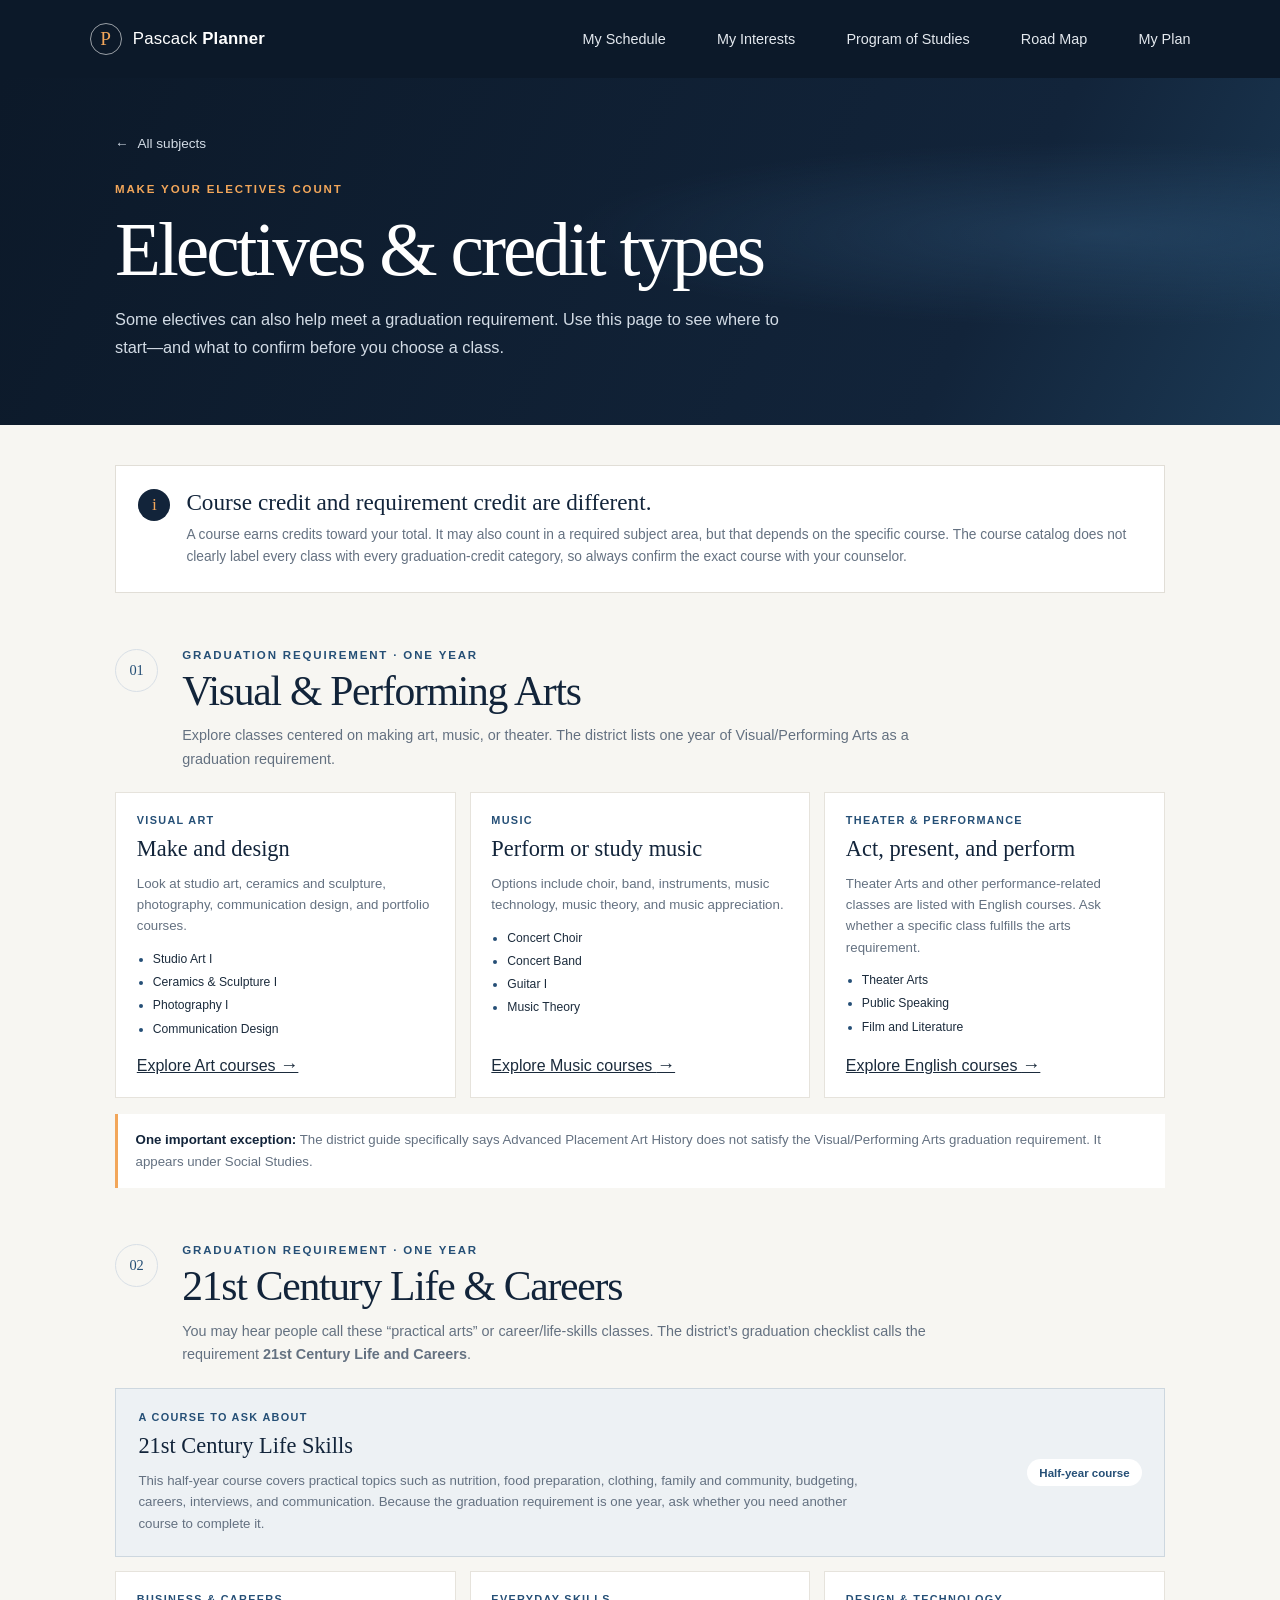
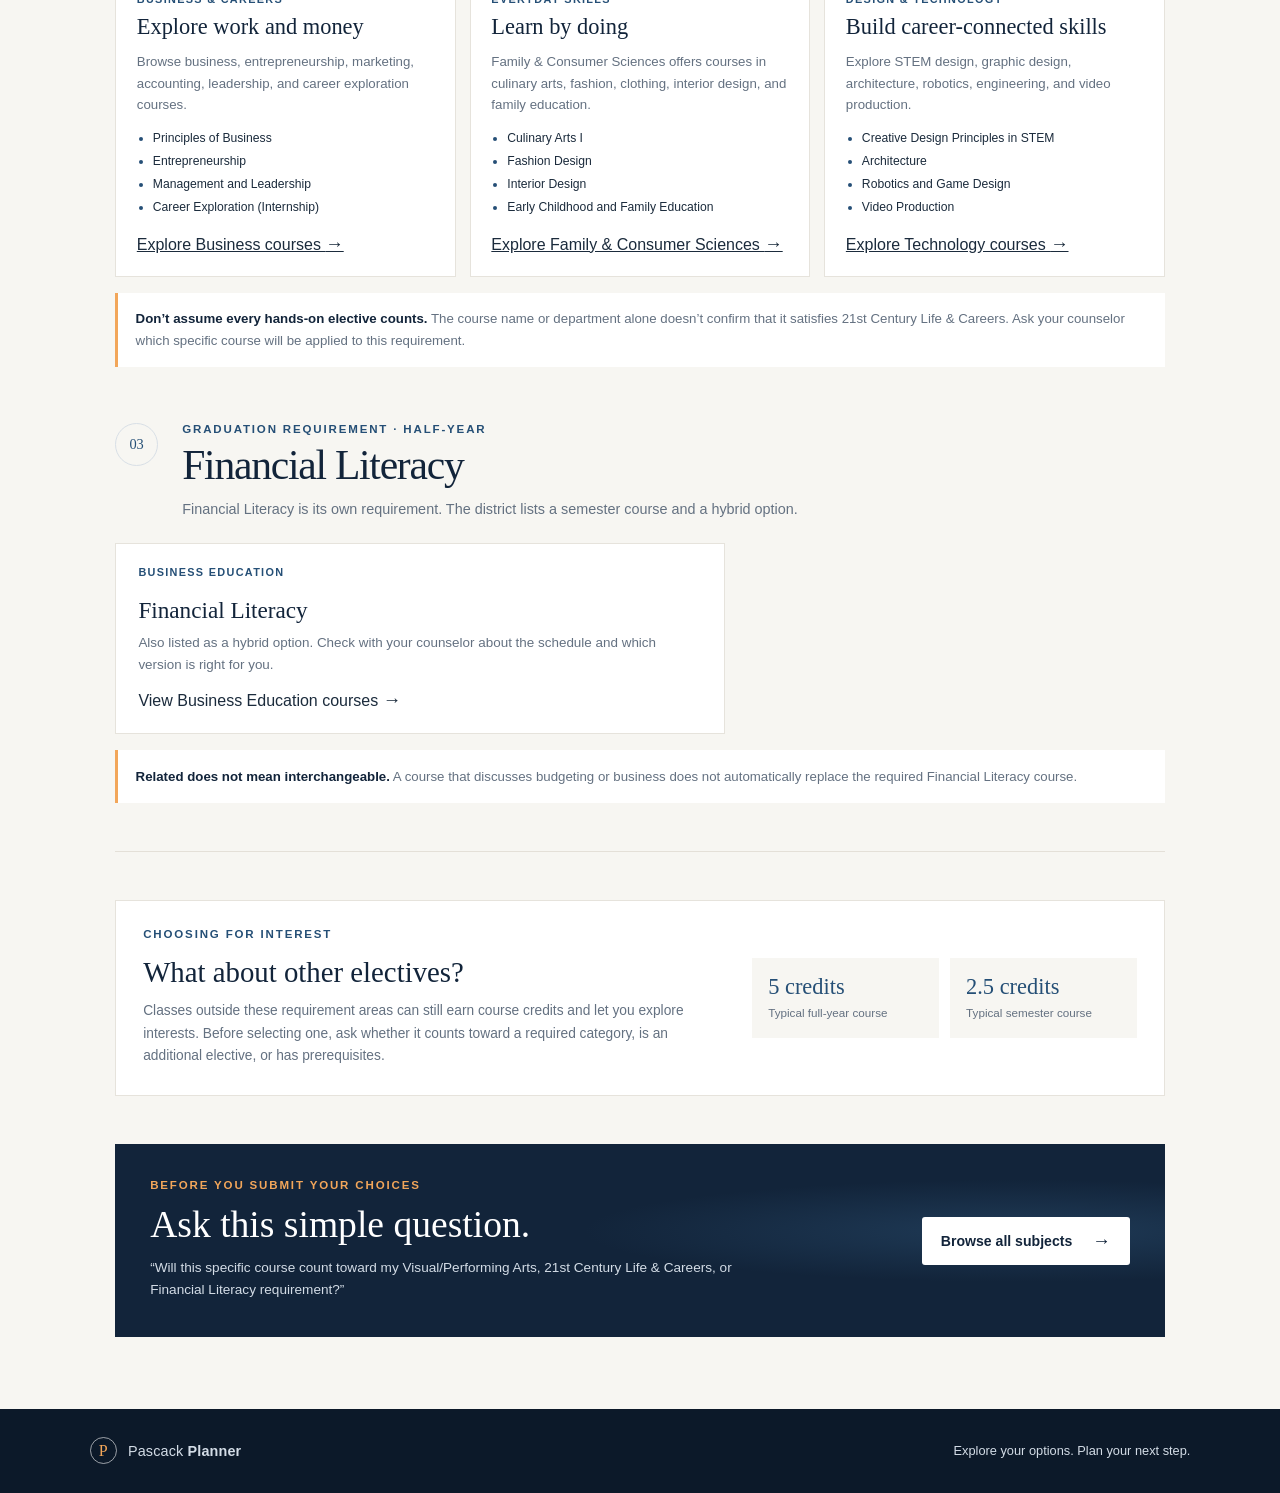
==== commit 2f74aa65: "I did some stuff" ====
--- a/electives.html
+++ b/electives.html
@@ -14,15 +14,18 @@
             <span>Pascack <strong>Planner</strong></span>
         </a>
         <nav class="site-nav" aria-label="Main navigation">
-            <a href="./index.html#program-of-studies">All Subjects</a>
-            <a href="./index.html#road-map">Road Map</a>
+            <a href="./planner.html">My Schedule</a>
+            <a href="./interests.html">My Interests</a>
+            <a href="./programs.html">Program of Studies</a>
+            <a href="./roadmap.html">Road Map</a>
+            <a href="./profile.html">My Plan</a>
         </nav>
     </header>
 
     <main>
         <section class="electives-hero" aria-labelledby="electives-title">
             <div class="section-wrap">
-                <a class="back-link" href="./index.html#program-of-studies"><span aria-hidden="true">←</span> All subjects</a>
+                <a class="back-link" href="./programs.html"><span aria-hidden="true">←</span> All subjects</a>
                 <p class="eyebrow">Make your electives count</p>
                 <h1 id="electives-title">Electives &amp; credit types</h1>
                 <p>Some electives can also help meet a graduation requirement. Use this page to see where to start—and what to confirm before you choose a class.</p>
@@ -181,7 +184,7 @@
                     <h2>Ask this simple question.</h2>
                     <p>“Will this specific course count toward my Visual/Performing Arts, 21st Century Life &amp; Careers, or Financial Literacy requirement?”</p>
                 </div>
-                <a class="button button-light" href="./index.html#program-of-studies">Browse all subjects <span aria-hidden="true">→</span></a>
+                <a class="button button-light" href="./programs.html">Browse all subjects <span aria-hidden="true">→</span></a>
             </section>
         </div>
     </main>
--- a/style.css
+++ b/style.css
@@ -1541,4 +1541,1238 @@
     *::after {
         transition-duration: 0.01ms !important;
     }
+}
+
+.site-nav a[aria-current="page"] {
+    color: var(--orange);
+}
+
+.home-hero {
+    min-height: 450px;
+}
+
+.home-welcome {
+    display: grid;
+    grid-template-columns: 1fr 1fr auto;
+    align-items: end;
+    gap: 2rem;
+    padding-top: 4.5rem;
+    padding-bottom: 2rem;
+}
+
+.home-welcome h2,
+.home-reminder h2 {
+    margin: 0;
+    color: var(--navy);
+    font-family: Georgia, "Times New Roman", serif;
+    font-size: clamp(2rem, 3.5vw, 2.8rem);
+    font-weight: 400;
+    letter-spacing: -0.03em;
+    line-height: 1.1;
+}
+
+.home-welcome .welcome-copy {
+    max-width: 430px;
+}
+
+.home-tools {
+    display: grid;
+    grid-template-columns: repeat(3, minmax(0, 1fr));
+    gap: 1rem;
+    padding-bottom: 4rem;
+}
+
+.home-tool-card {
+    display: flex;
+    min-height: 260px;
+    flex-direction: column;
+    align-items: flex-start;
+    padding: 1.5rem;
+    border: 1px solid #e6e3dc;
+    background: #fff;
+    text-decoration: none;
+    transition: border-color 160ms ease, transform 160ms ease;
+}
+
+.home-tool-card:hover {
+    transform: translateY(-3px);
+    border-color: var(--blue);
+}
+
+.home-tool-featured {
+    border-color: var(--navy);
+    background: var(--navy);
+}
+
+.home-tool-number {
+    color: var(--blue);
+    font-size: 0.68rem;
+    font-weight: 700;
+    letter-spacing: 0.13em;
+}
+
+.home-tool-featured .home-tool-number {
+    color: var(--orange);
+}
+
+.home-tool-icon {
+    display: grid;
+    width: 2.8rem;
+    height: 2.8rem;
+    margin: 1.4rem 0 1rem;
+    place-items: center;
+    border: 1px solid #dce2e8;
+    border-radius: 50%;
+    color: var(--blue);
+    font-family: Georgia, "Times New Roman", serif;
+    font-size: 1.3rem;
+}
+
+.home-tool-featured .home-tool-icon {
+    border-color: rgba(255, 255, 255, 0.4);
+    color: var(--orange);
+}
+
+.home-tool-card > strong {
+    color: var(--navy);
+    font-family: Georgia, "Times New Roman", serif;
+    font-size: 1.4rem;
+    font-weight: 400;
+}
+
+.home-tool-featured > strong {
+    color: #fff;
+}
+
+.home-tool-card > span:nth-last-child(2) {
+    margin-top: 0.55rem;
+    color: var(--muted);
+    font-size: 0.84rem;
+    line-height: 1.55;
+}
+
+.home-tool-featured > span:nth-last-child(2) {
+    color: #d3dce6;
+}
+
+.home-tool-link {
+    display: inline-flex;
+    align-items: center;
+    gap: 0.55rem;
+    margin-top: auto;
+    padding-top: 1rem;
+    color: var(--blue);
+    font-size: 0.8rem;
+    font-weight: 700;
+}
+
+.home-tool-featured .home-tool-link {
+    color: var(--orange);
+}
+
+.home-reminder {
+    display: grid;
+    grid-template-columns: 1fr 0.8fr;
+    align-items: center;
+    gap: 3rem;
+    padding-top: 2rem;
+    padding-bottom: 5rem;
+    border-top: 1px solid #e4e0d8;
+}
+
+.home-reminder > p {
+    margin: 0;
+    color: var(--muted);
+    font-size: 0.9rem;
+    line-height: 1.7;
+}
+
+.section-hero {
+    padding: 3rem 0 3.5rem;
+    background:
+        radial-gradient(ellipse at 86% 45%, rgba(52, 94, 132, 0.38), transparent 34%),
+        linear-gradient(115deg, var(--navy-deep), var(--navy) 75%, #1b3853);
+    color: #fff;
+}
+
+.section-hero h1 {
+    max-width: 820px;
+    margin: 0;
+    font-family: Georgia, "Times New Roman", serif;
+    font-size: clamp(2.8rem, 6vw, 4.7rem);
+    font-weight: 400;
+    letter-spacing: -0.04em;
+    line-height: 1.05;
+}
+
+.section-hero > .section-wrap > p:last-child {
+    max-width: 680px;
+    margin: 1rem 0 0;
+    color: #d3dce6;
+    font-size: 1.02rem;
+    line-height: 1.7;
+}
+
+.section-hero .back-link {
+    margin-bottom: 1.5rem;
+}
+
+.content-page {
+    padding-top: 3rem;
+    padding-bottom: 5rem;
+}
+
+.content-heading {
+    margin: 0;
+    color: var(--navy);
+    font-family: Georgia, "Times New Roman", serif;
+    font-size: clamp(1.9rem, 3.5vw, 2.6rem);
+    font-weight: 400;
+    letter-spacing: -0.03em;
+}
+
+.content-page > .guide-note {
+    margin-top: 2rem;
+}
+
+.roadmap-requirements {
+    margin-top: 4rem;
+}
+
+.roadmap-requirements .requirement-list {
+    margin-bottom: 1rem;
+}
+
+.roadmap-requirements .text-link {
+    margin-top: 0.7rem;
+}
+
+.planner-content {
+    padding-top: 2rem;
+    padding-bottom: 5rem;
+}
+
+.planner-toolbar {
+    display: flex;
+    align-items: end;
+    justify-content: space-between;
+    gap: 1.5rem;
+    margin-bottom: 1.2rem;
+}
+
+.grade-picker {
+    display: grid;
+    min-width: 180px;
+    gap: 0.45rem;
+    color: var(--ink);
+    font-size: 0.78rem;
+    font-weight: 700;
+}
+
+.grade-picker select {
+    min-height: 44px;
+    padding: 0.6rem 2rem 0.6rem 0.75rem;
+    border: 1px solid #cfd5dc;
+    border-radius: 2px;
+    background: #fff;
+    color: var(--ink);
+    font: inherit;
+}
+
+.planner-actions {
+    display: flex;
+    align-items: center;
+    flex-wrap: wrap;
+    justify-content: flex-end;
+    gap: 0.7rem;
+}
+
+.save-status {
+    margin-right: 0.3rem;
+    color: var(--muted);
+    font-size: 0.76rem;
+}
+
+.save-status-error {
+    color: #9b3429;
+}
+
+.button-outline,
+.button-quiet {
+    border: 1px solid #cfd5dc;
+    background: #fff;
+    color: var(--navy);
+    cursor: pointer;
+    font: inherit;
+    font-size: 0.82rem;
+}
+
+.button-outline:hover {
+    background: #edf1f4;
+}
+
+.button-quiet {
+    border-color: transparent;
+    background: transparent;
+    color: var(--muted);
+}
+
+.button-quiet:hover {
+    background: #eeeae2;
+}
+
+.planner-notice {
+    margin-bottom: 1.2rem;
+    padding: 0.95rem 1.1rem;
+    border-left: 3px solid var(--orange);
+    background: #fff;
+    color: var(--muted);
+    font-size: 0.82rem;
+    line-height: 1.6;
+}
+
+.planner-notice strong {
+    display: block;
+    margin-bottom: 0.15rem;
+    color: var(--navy);
+}
+
+.schedule-paper {
+    padding: 1.5rem;
+    border: 1px solid #dedbd4;
+    background: #fff;
+    box-shadow: 0 8px 26px rgba(18, 36, 58, 0.05);
+}
+
+.schedule-paper-heading {
+    display: flex;
+    align-items: end;
+    justify-content: space-between;
+    gap: 1rem;
+    margin-bottom: 1.2rem;
+}
+
+.schedule-paper-heading .eyebrow {
+    margin-bottom: 0.45rem;
+}
+
+.schedule-paper-heading h2 {
+    margin: 0;
+    color: var(--navy);
+    font-family: Georgia, "Times New Roman", serif;
+    font-size: 2rem;
+    font-weight: 400;
+}
+
+.schedule-paper-heading > p {
+    margin: 0;
+    color: var(--muted);
+    font-size: 0.8rem;
+}
+
+.schedule-table-wrap {
+    overflow-x: auto;
+    border: 1px solid #d8dde3;
+}
+
+.schedule-table {
+    width: 100%;
+    min-width: 760px;
+    border-collapse: collapse;
+    table-layout: fixed;
+}
+
+.schedule-table th,
+.schedule-table td {
+    padding: 0.55rem;
+    border-right: 1px solid #e1e4e8;
+    border-bottom: 1px solid #e1e4e8;
+    text-align: left;
+    vertical-align: top;
+}
+
+.schedule-table thead th {
+    height: 48px;
+    background: #f0f2f4;
+    color: var(--navy);
+    font-size: 0.8rem;
+}
+
+.schedule-table thead th span {
+    display: none;
+}
+
+.schedule-table .period-heading,
+.schedule-table .period-cell {
+    width: 105px;
+    background: #f7f6f2;
+}
+
+.schedule-table .period-cell {
+    color: var(--navy);
+    font-size: 0.76rem;
+    font-weight: 700;
+}
+
+.schedule-table tbody td {
+    height: 94px;
+}
+
+.schedule-slot {
+    display: flex;
+    width: 100%;
+    min-height: 66px;
+    flex-direction: column;
+    align-items: center;
+    justify-content: center;
+    gap: 0.3rem;
+    padding: 0.55rem;
+    border: 1px dashed #c5ced8;
+    border-radius: 2px;
+    background: #fafbfd;
+    color: var(--blue);
+    cursor: pointer;
+    font: inherit;
+    font-size: 0.72rem;
+    text-align: center;
+    transition: background 140ms ease, border-color 140ms ease;
+}
+
+.schedule-slot:hover {
+    border-color: var(--blue);
+    background: #f0f4f7;
+}
+
+.schedule-slot-filled {
+    align-items: flex-start;
+    justify-content: flex-start;
+    border: 1px solid #b9c9d7;
+    background: #eef3f6;
+    color: var(--navy);
+    text-align: left;
+}
+
+.schedule-slot-filled strong {
+    display: -webkit-box;
+    overflow: hidden;
+    -webkit-box-orient: vertical;
+    -webkit-line-clamp: 3;
+    font-size: 0.7rem;
+    line-height: 1.35;
+}
+
+.schedule-slot-subject {
+    color: var(--muted);
+    font-size: 0.64rem;
+}
+
+.slot-plus {
+    display: grid;
+    width: 1.3rem;
+    height: 1.3rem;
+    place-items: center;
+    border: 1px solid #c5ced8;
+    border-radius: 50%;
+    font-size: 1rem;
+    line-height: 1;
+}
+
+.remove-slot {
+    margin-top: 0.25rem;
+    padding: 0.2rem;
+    border: 0;
+    background: transparent;
+    color: #657280;
+    cursor: pointer;
+    font: inherit;
+    font-size: 0.65rem;
+}
+
+.remove-slot:hover {
+    color: #9b3429;
+    text-decoration: underline;
+}
+
+.schedule-footnote {
+    margin: 1rem 0 0;
+    color: var(--muted);
+    font-size: 0.75rem;
+    line-height: 1.55;
+}
+
+.planner-bottom-links {
+    display: flex;
+    flex-wrap: wrap;
+    gap: 0.8rem 2rem;
+    margin-top: 1.2rem;
+}
+
+.course-picker {
+    width: min(680px, calc(100vw - 2rem));
+    max-width: none;
+    max-height: min(82vh, 760px);
+    padding: 0;
+    overflow: hidden;
+    border: 1px solid #d8dde3;
+    background: var(--paper);
+    color: var(--ink);
+    box-shadow: 0 24px 80px rgba(12, 25, 41, 0.28);
+}
+
+.course-picker::backdrop {
+    background: rgba(12, 25, 41, 0.62);
+}
+
+.picker-content {
+    display: flex;
+    max-height: min(82vh, 760px);
+    flex-direction: column;
+    padding: 1.5rem;
+}
+
+.picker-heading {
+    display: flex;
+    align-items: flex-start;
+    justify-content: space-between;
+    gap: 1rem;
+}
+
+.picker-heading .eyebrow {
+    margin-bottom: 0.45rem;
+}
+
+.picker-heading h2 {
+    margin: 0;
+    color: var(--navy);
+    font-family: Georgia, "Times New Roman", serif;
+    font-size: 1.8rem;
+    font-weight: 400;
+}
+
+.picker-heading p:last-child {
+    margin: 0.35rem 0 0;
+    color: var(--muted);
+    font-size: 0.8rem;
+}
+
+.picker-close {
+    display: grid;
+    width: 2.3rem;
+    height: 2.3rem;
+    flex: 0 0 auto;
+    place-items: center;
+    border: 1px solid #cfd5dc;
+    border-radius: 50%;
+    background: #fff;
+    color: var(--navy);
+    cursor: pointer;
+    font-size: 1.4rem;
+    line-height: 1;
+}
+
+.picker-search {
+    width: 100%;
+    margin-top: 1.2rem;
+}
+
+.picker-results {
+    overflow-y: auto;
+    margin-top: 0.8rem;
+    padding-right: 0.25rem;
+}
+
+.picker-subject + .picker-subject {
+    margin-top: 1.2rem;
+}
+
+.picker-subject h3 {
+    margin: 0 0 0.45rem;
+    color: var(--blue);
+    font-size: 0.72rem;
+    letter-spacing: 0.1em;
+    text-transform: uppercase;
+}
+
+.picker-course-list {
+    display: grid;
+    gap: 0.35rem;
+}
+
+.picker-course-option {
+    width: 100%;
+    padding: 0.65rem 0.75rem;
+    border: 1px solid #e1ded7;
+    background: #fff;
+    color: var(--ink);
+    cursor: pointer;
+    font: inherit;
+    font-size: 0.82rem;
+    text-align: left;
+}
+
+.picker-course-option:hover {
+    border-color: var(--blue);
+    background: #edf1f4;
+}
+
+.picker-empty {
+    padding: 1rem;
+    background: #fff;
+    color: var(--muted);
+    font-size: 0.85rem;
+}
+
+.interests-content {
+    padding-top: 2.5rem;
+    padding-bottom: 5rem;
+}
+
+.interest-fieldset {
+    margin: 0;
+    padding: 1.7rem;
+    border: 1px solid #e1ded7;
+    background: #fff;
+}
+
+.interest-fieldset legend {
+    padding: 0 0.4rem;
+    color: var(--navy);
+    font-family: Georgia, "Times New Roman", serif;
+    font-size: 1.8rem;
+}
+
+.interest-instructions {
+    margin: 0 0 1.2rem;
+    color: var(--muted);
+    font-size: 0.84rem;
+}
+
+.interest-options {
+    display: grid;
+    grid-template-columns: repeat(2, minmax(0, 1fr));
+    gap: 0.7rem;
+    margin-bottom: 1.2rem;
+}
+
+.interest-option {
+    display: flex;
+    min-height: 82px;
+    align-items: flex-start;
+    gap: 0.7rem;
+    padding: 0.9rem;
+    border: 1px solid #e1ded7;
+    background: #faf9f6;
+    cursor: pointer;
+}
+
+.interest-option:has(input:checked) {
+    border-color: var(--blue);
+    background: #edf1f4;
+}
+
+.interest-option input {
+    width: 1rem;
+    height: 1rem;
+    flex: 0 0 auto;
+    margin: 0.15rem 0 0;
+    accent-color: var(--blue);
+}
+
+.interest-option > span {
+    display: grid;
+    gap: 0.25rem;
+}
+
+.interest-option strong {
+    color: var(--navy);
+    font-size: 0.84rem;
+}
+
+.interest-option small {
+    color: var(--muted);
+    font-size: 0.75rem;
+    line-height: 1.45;
+}
+
+.interest-save-note {
+    min-height: 1.2rem;
+    margin: 0.7rem 0 0;
+    color: var(--muted);
+    font-size: 0.74rem;
+}
+
+.interest-results {
+    margin-top: 3rem;
+}
+
+.interest-result-grid {
+    display: grid;
+    grid-template-columns: repeat(3, minmax(0, 1fr));
+    gap: 0.8rem;
+    margin-top: 1.2rem;
+}
+
+.interest-result-card {
+    display: flex;
+    min-height: 220px;
+    flex-direction: column;
+    align-items: flex-start;
+    padding: 1.2rem;
+    border: 1px solid #e1ded7;
+    background: #fff;
+}
+
+.interest-result-card h3 {
+    margin: 0;
+    color: var(--navy);
+    font-family: Georgia, "Times New Roman", serif;
+    font-size: 1.35rem;
+    font-weight: 400;
+}
+
+.interest-result-card > p {
+    margin: 0.5rem 0 0;
+    color: var(--muted);
+    font-size: 0.76rem;
+    line-height: 1.5;
+}
+
+.interest-course-suggestions {
+    display: grid;
+    gap: 0.35rem;
+    margin: 0.8rem 0 0;
+    padding-left: 1rem;
+    color: var(--ink);
+    font-size: 0.74rem;
+    line-height: 1.45;
+}
+
+.interest-result-card .text-link {
+    margin-top: auto;
+    padding-top: 1rem;
+}
+
+.interests-content > .guide-note {
+    margin: 2.5rem 0 1.2rem;
+}
+
+@media (max-width: 960px) {
+    .home-welcome {
+        grid-template-columns: 1fr 1fr;
+    }
+
+    .home-welcome .button {
+        grid-column: 1 / -1;
+        justify-self: start;
+    }
+
+    .home-tools {
+        grid-template-columns: repeat(2, minmax(0, 1fr));
+    }
+
+    .interest-result-grid {
+        grid-template-columns: repeat(2, minmax(0, 1fr));
+    }
+}
+
+@media (max-width: 760px) {
+    .site-header {
+        align-items: flex-start;
+        flex-direction: column;
+        gap: 0.7rem;
+        padding-block: 0.8rem;
+    }
+
+    .site-nav {
+        width: 100%;
+        justify-content: flex-start;
+        gap: 1rem;
+        overflow-x: auto;
+    }
+
+    .site-nav a {
+        flex: 0 0 auto;
+        font-size: 0.78rem;
+    }
+
+    .home-reminder {
+        grid-template-columns: 1fr;
+        gap: 1rem;
+    }
+
+    .planner-toolbar {
+        align-items: flex-start;
+        flex-direction: column;
+    }
+
+    .planner-actions {
+        justify-content: flex-start;
+    }
+
+    .save-status {
+        width: 100%;
+    }
+
+    .interest-result-grid {
+        grid-template-columns: repeat(2, minmax(0, 1fr));
+    }
+}
+
+@media (max-width: 540px) {
+    .home-welcome {
+        grid-template-columns: 1fr;
+        gap: 1rem;
+        padding-top: 3.5rem;
+    }
+
+    .home-welcome .button {
+        grid-column: auto;
+    }
+
+    .home-tools,
+    .interest-options,
+    .interest-result-grid {
+        grid-template-columns: 1fr;
+    }
+
+    .home-tool-card {
+        min-height: 230px;
+    }
+
+    .interest-fieldset {
+        padding: 1.1rem;
+    }
+
+    .interest-fieldset legend {
+        font-size: 1.5rem;
+    }
+
+    .schedule-paper {
+        padding: 0.8rem;
+    }
+
+    .schedule-paper-heading {
+        align-items: flex-start;
+        flex-direction: column;
+    }
+
+    .planner-actions .button {
+        min-height: 42px;
+        padding-inline: 0.8rem;
+    }
+}
+
+@media print {
+    body {
+        background: white;
+    }
+
+    .site-header,
+    .section-hero,
+    .planner-toolbar,
+    .planner-notice,
+    .schedule-footnote,
+    .planner-bottom-links,
+    .site-footer,
+    .remove-slot,
+    .course-picker {
+        display: none !important;
+    }
+
+    .planner-content,
+    .schedule-paper {
+        width: 100%;
+        margin: 0;
+        padding: 0;
+        border: 0;
+        box-shadow: none;
+    }
+
+    .schedule-table {
+        min-width: 0;
+    }
+
+    .schedule-table th,
+    .schedule-table td {
+        padding: 0.25rem;
+    }
+
+    .schedule-table tbody td {
+        height: 74px;
+    }
+
+    .schedule-slot {
+        min-height: 55px;
+    }
+}
+
+.student-profile-page {
+    display: grid;
+    gap: 1.5rem;
+}
+
+.student-data-status {
+    margin: 0;
+    color: var(--muted);
+    font-size: 0.82rem;
+}
+
+.student-panel {
+    padding: clamp(1.1rem, 3vw, 2rem);
+    border: 1px solid #e1ded7;
+    background: #fff;
+}
+
+.student-panel > .eyebrow {
+    margin-bottom: 0.55rem;
+}
+
+.student-panel > .section-intro {
+    max-width: 760px;
+    margin: 0.7rem 0 1.4rem;
+    color: var(--muted);
+    font-size: 0.88rem;
+    line-height: 1.65;
+}
+
+.student-form-grid,
+.student-class-form {
+    display: grid;
+    grid-template-columns: repeat(2, minmax(0, 1fr));
+    gap: 1rem;
+    margin-top: 1.4rem;
+}
+
+.student-class-form {
+    grid-template-columns: repeat(4, minmax(0, 1fr));
+    align-items: end;
+}
+
+.student-form-grid label,
+.student-class-form label,
+.roadmap-controls label,
+.picker-credit-fields label,
+.transcript-upload {
+    display: grid;
+    gap: 0.4rem;
+    color: var(--navy);
+    font-size: 0.77rem;
+    font-weight: 700;
+}
+
+.student-form-grid input,
+.student-form-grid select,
+.student-class-form input,
+.student-class-form select,
+.roadmap-controls select,
+.picker-credit-fields input,
+.picker-credit-fields select,
+.transcript-upload input {
+    width: 100%;
+    min-height: 44px;
+    padding: 0.6rem 0.7rem;
+    border: 1px solid #cfd5dc;
+    border-radius: 2px;
+    background: #fff;
+    color: var(--ink);
+    font: inherit;
+    font-size: 0.85rem;
+}
+
+.student-class-form > button {
+    min-height: 44px;
+    justify-content: center;
+}
+
+.student-class-list {
+    display: grid;
+    gap: 0.6rem;
+    margin-top: 1.3rem;
+    color: var(--muted);
+    font-size: 0.84rem;
+}
+
+.student-class-item,
+.saved-map-year li {
+    display: flex;
+    align-items: center;
+    justify-content: space-between;
+    gap: 1rem;
+    padding: 0.85rem;
+    border: 1px solid #e6e3dc;
+    color: var(--ink);
+}
+
+.student-class-item {
+    display: grid;
+    grid-template-columns: minmax(120px, 0.65fr) minmax(0, 2fr) auto;
+}
+
+.student-class-item > div {
+    display: grid;
+    gap: 0.25rem;
+}
+
+.student-class-item strong {
+    color: var(--navy);
+    font-size: 0.86rem;
+}
+
+.student-class-item span {
+    color: var(--muted);
+    font-size: 0.76rem;
+}
+
+.class-record-controls {
+    display: grid;
+    grid-template-columns: repeat(5, minmax(72px, 1fr));
+    gap: 0.45rem;
+}
+
+.class-record-controls input,
+.class-record-controls select {
+    width: 100%;
+    min-width: 0;
+    min-height: 38px;
+    padding: 0.35rem;
+    border: 1px solid #cfd5dc;
+    background: #fff;
+    color: var(--ink);
+    font: inherit;
+    font-size: 0.72rem;
+}
+
+.student-class-item .button,
+.saved-map-year .button {
+    flex: 0 0 auto;
+}
+
+.transcript-panel > .section-intro {
+    margin-bottom: 1rem;
+}
+
+.transcript-upload {
+    max-width: 520px;
+    margin-bottom: 0.85rem;
+}
+
+.transcript-upload input {
+    padding: 0.45rem;
+}
+
+.roadmap-controls {
+    display: grid;
+    grid-template-columns: minmax(140px, 0.5fr) minmax(220px, 1fr);
+    gap: 1rem;
+    max-width: 680px;
+    margin-bottom: 1rem;
+}
+
+.department-course-list {
+    display: grid;
+    grid-template-columns: repeat(2, minmax(0, 1fr));
+    gap: 0.8rem;
+    margin-top: 1rem;
+}
+
+.department-course-card {
+    display: grid;
+    align-content: start;
+    gap: 0.65rem;
+    padding: 1rem;
+    border: 1px solid #e1ded7;
+    background: #fff;
+}
+
+.department-course-card > div:first-child {
+    display: grid;
+    gap: 0.35rem;
+}
+
+.department-course-card h3 {
+    margin: 0;
+    color: var(--navy);
+    font-family: Georgia, "Times New Roman", serif;
+    font-size: 1.12rem;
+    font-weight: 400;
+    line-height: 1.35;
+}
+
+.course-availability,
+.course-record-note {
+    color: var(--blue);
+    font-size: 0.72rem;
+    font-weight: 700;
+}
+
+.department-course-card > p {
+    margin: 0;
+    color: var(--muted);
+    font-size: 0.78rem;
+    line-height: 1.55;
+}
+
+.department-course-actions {
+    display: flex;
+    align-items: center;
+    flex-wrap: wrap;
+    gap: 0.6rem;
+    margin-top: 0.2rem;
+}
+
+.department-course-actions .button {
+    min-height: 38px;
+    padding: 0.5rem 0.75rem;
+    font-size: 0.75rem;
+}
+
+.saved-map-list {
+    display: grid;
+    grid-template-columns: repeat(2, minmax(0, 1fr));
+    gap: 1rem;
+    margin-top: 1.3rem;
+}
+
+.saved-map-year h3 {
+    margin: 0 0 0.6rem;
+    color: var(--navy);
+    font-family: Georgia, "Times New Roman", serif;
+    font-size: 1.35rem;
+    font-weight: 400;
+}
+
+.saved-map-year ul {
+    display: grid;
+    gap: 0.45rem;
+    margin: 0;
+    padding: 0;
+    list-style: none;
+}
+
+.saved-map-year li {
+    padding: 0.6rem;
+    font-size: 0.76rem;
+}
+
+.saved-map-year li > span {
+    line-height: 1.5;
+}
+
+.graduation-credit-progress {
+    display: grid;
+    gap: 0.4rem;
+    margin: 1.1rem 0;
+}
+
+.credit-total-summary {
+    margin: 0 0 0.5rem;
+    padding: 0.8rem;
+    background: #f0f3f5;
+    color: var(--navy);
+    font-size: 0.86rem;
+    font-weight: 700;
+    line-height: 1.55;
+}
+
+.credit-progress-row {
+    display: flex;
+    align-items: baseline;
+    justify-content: space-between;
+    gap: 1rem;
+    padding: 0.6rem 0.2rem;
+    border-bottom: 1px solid #e6e3dc;
+    font-size: 0.78rem;
+}
+
+.credit-progress-row > span {
+    color: var(--ink);
+}
+
+.credit-progress-row > strong {
+    color: var(--muted);
+    font-size: 0.72rem;
+    font-weight: 600;
+    text-align: right;
+}
+
+.planner-credit-panel {
+    margin-top: 1.4rem;
+}
+
+.planner-credit-panel .text-link {
+    margin-top: 0.7rem;
+}
+
+.picker-credit-fields {
+    display: grid;
+    grid-template-columns: minmax(130px, 0.5fr) minmax(200px, 1fr);
+    align-items: end;
+    gap: 0.8rem;
+    margin-top: 1rem;
+}
+
+.picker-credit-fields > p {
+    grid-column: 1 / -1;
+    margin: -0.3rem 0 0;
+    color: var(--muted);
+    font-size: 0.72rem;
+}
+
+@media (max-width: 760px) {
+    .student-class-form {
+        grid-template-columns: repeat(2, minmax(0, 1fr));
+    }
+
+    .department-course-list {
+        grid-template-columns: 1fr;
+    }
+
+    .student-class-item {
+        grid-template-columns: 1fr auto;
+    }
+
+    .class-record-controls {
+        grid-column: 1 / -1;
+        grid-row: 2;
+        grid-template-columns: repeat(3, minmax(0, 1fr));
+    }
+}
+
+@media (max-width: 540px) {
+    .student-form-grid,
+    .student-class-form,
+    .roadmap-controls,
+    .saved-map-list,
+    .picker-credit-fields {
+        grid-template-columns: 1fr;
+    }
+
+    .picker-credit-fields > p {
+        grid-column: auto;
+    }
+
+    .student-class-item,
+    .saved-map-year li {
+        align-items: flex-start;
+    }
+
+    .class-record-controls {
+        grid-template-columns: repeat(2, minmax(0, 1fr));
+    }
+
+    .credit-progress-row {
+        align-items: flex-start;
+        flex-direction: column;
+        gap: 0.25rem;
+    }
+
+    .credit-progress-row > strong {
+        text-align: left;
+    }
+}
+
+@media print {
+    .planner-credit-panel {
+        display: none;
+    }
 }
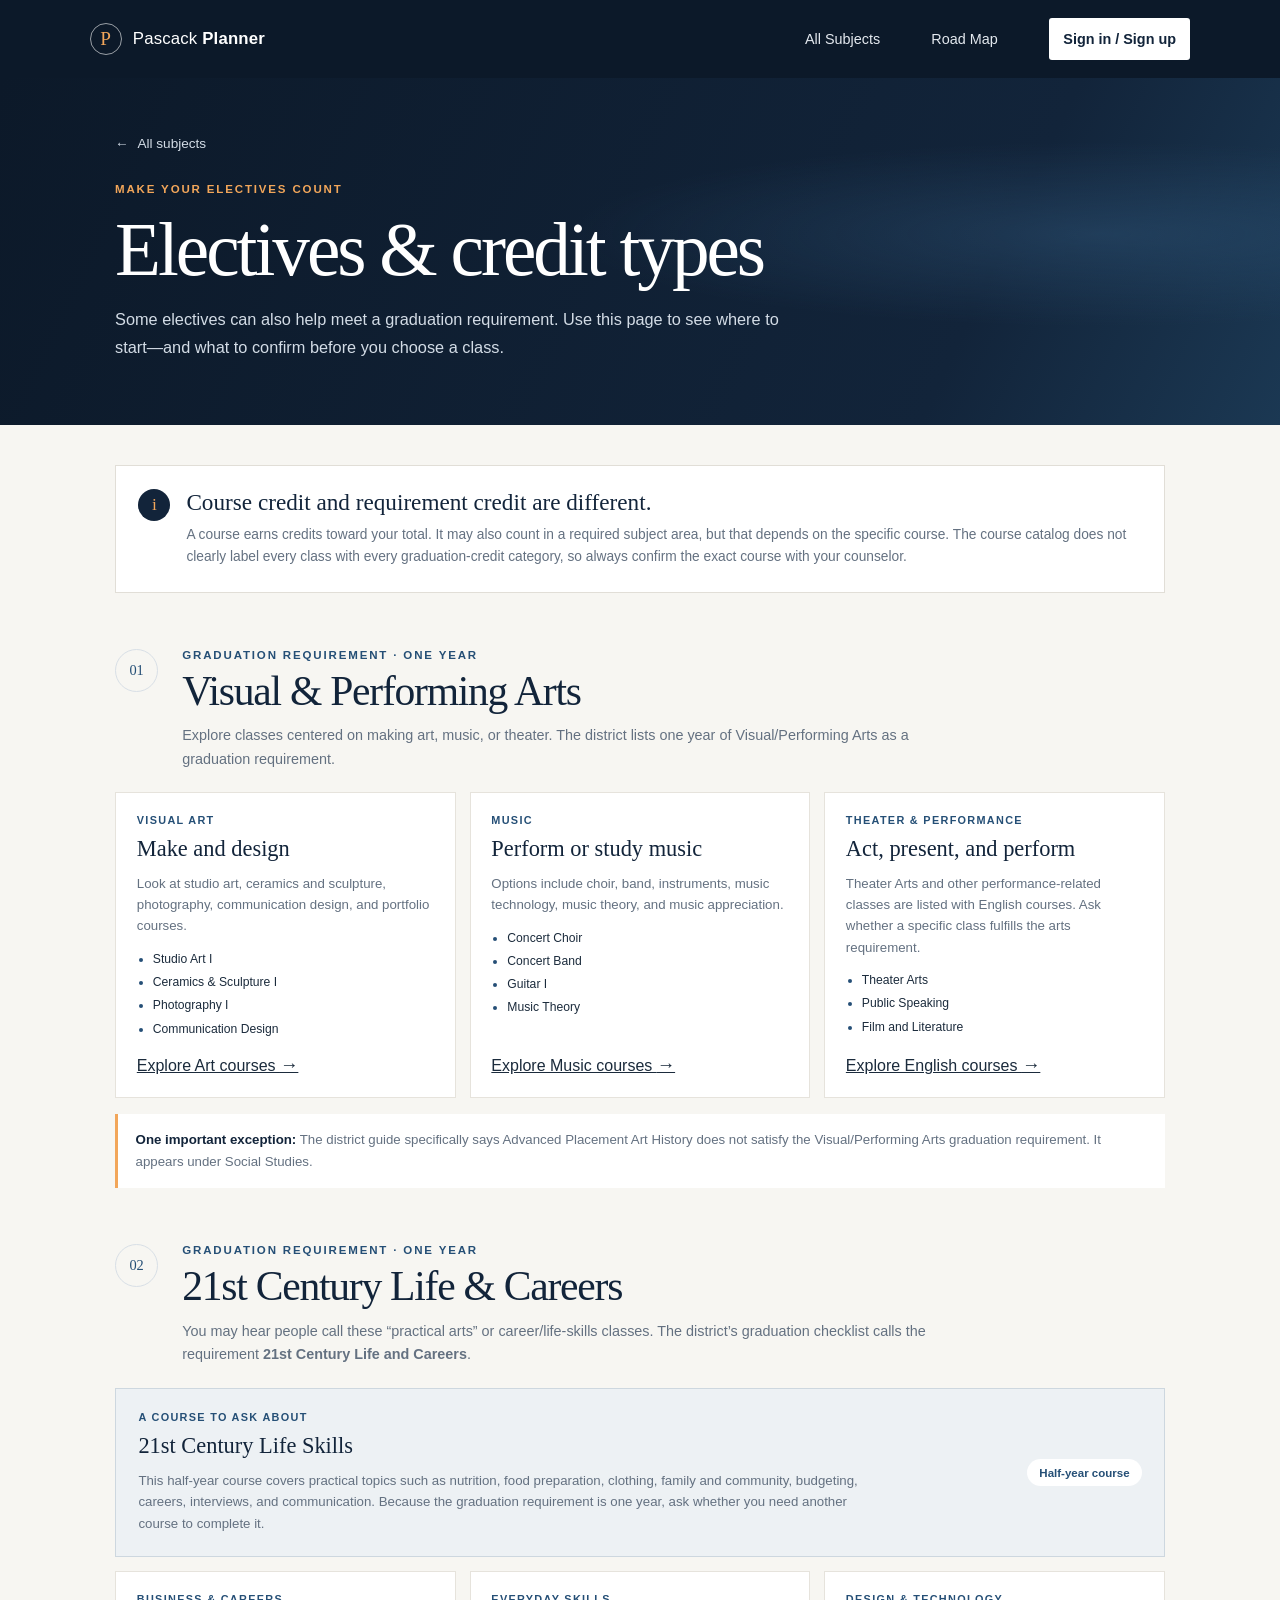
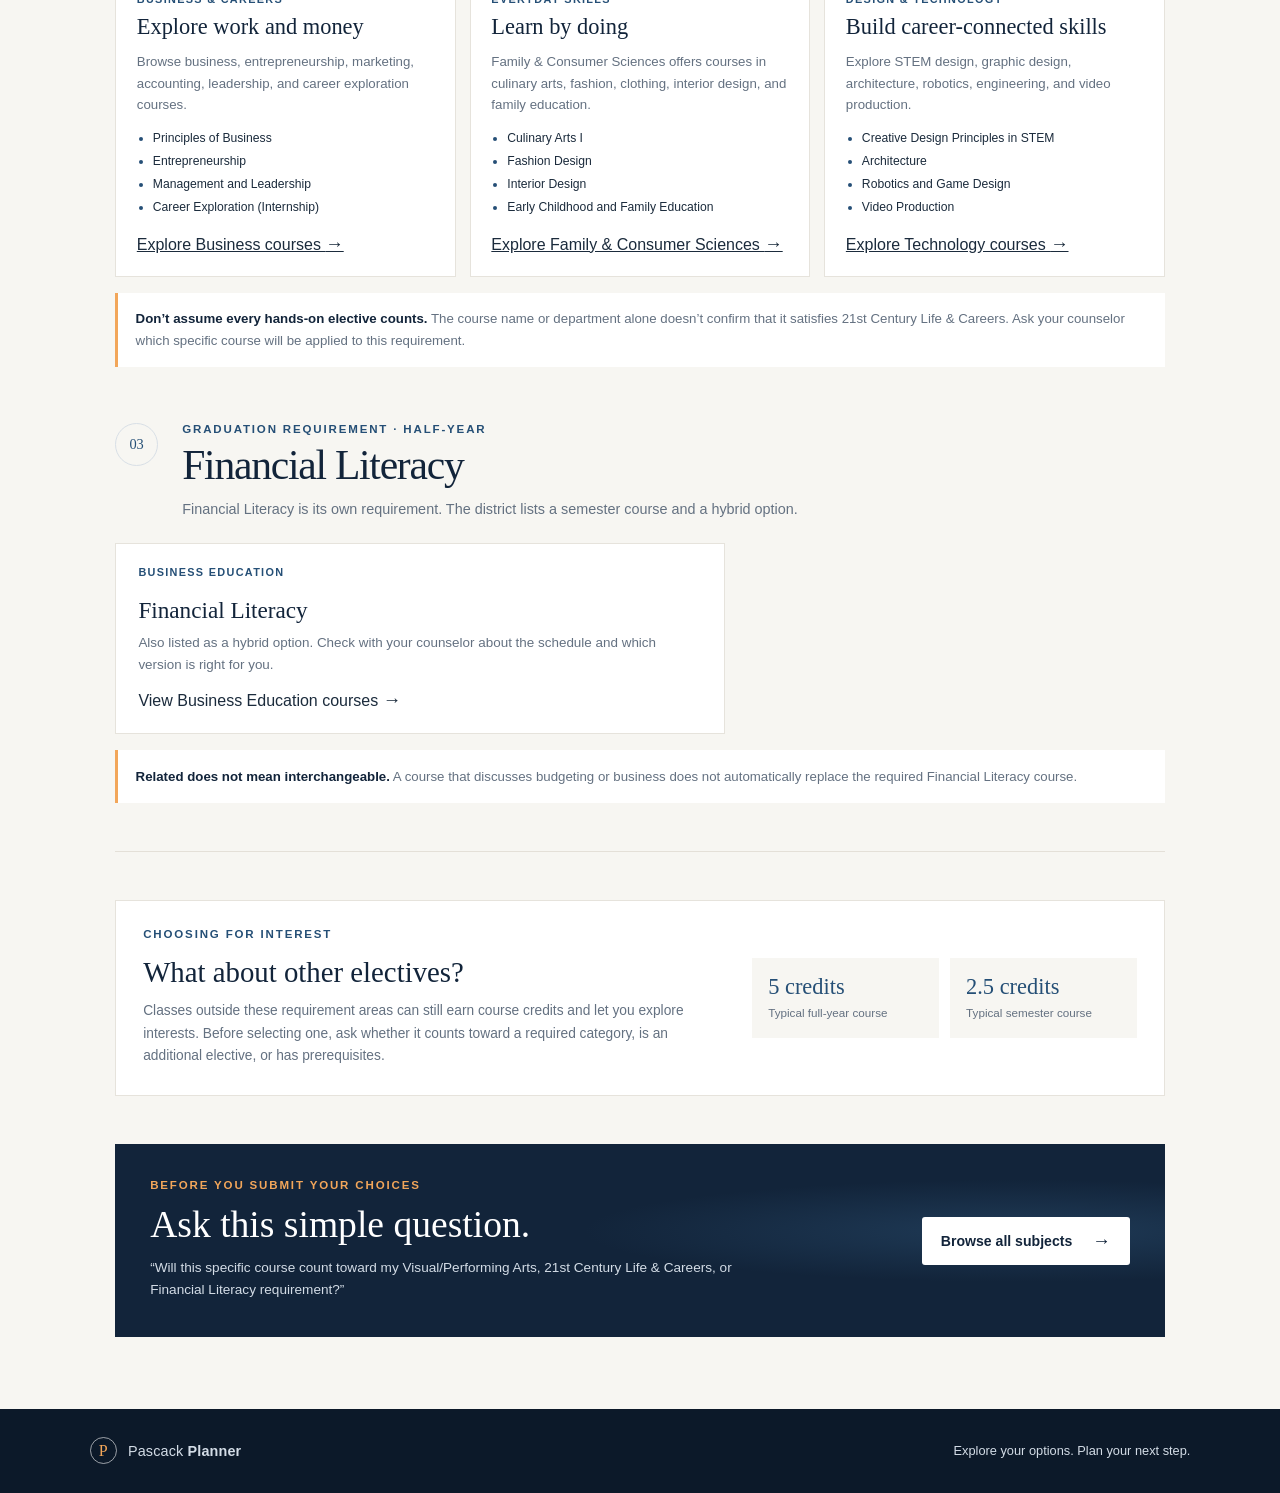
==== commit fc2d4b61: "i created an account sing up and sign in" ====
--- a/electives.html
+++ b/electives.html
@@ -14,18 +14,16 @@
             <span>Pascack <strong>Planner</strong></span>
         </a>
         <nav class="site-nav" aria-label="Main navigation">
-            <a href="./planner.html">My Schedule</a>
-            <a href="./interests.html">My Interests</a>
-            <a href="./programs.html">Program of Studies</a>
-            <a href="./roadmap.html">Road Map</a>
-            <a href="./profile.html">My Plan</a>
+            <a href="./program-of-studies.html#program-of-studies">All Subjects</a>
+            <a href="./road-map.html#road-map">Road Map</a>
+            <a class="nav-signin" href="./planner.html#auth-panel">Sign in / Sign up</a>
         </nav>
     </header>
 
     <main>
         <section class="electives-hero" aria-labelledby="electives-title">
             <div class="section-wrap">
-                <a class="back-link" href="./programs.html"><span aria-hidden="true">←</span> All subjects</a>
+                <a class="back-link" href="./program-of-studies.html#program-of-studies"><span aria-hidden="true">←</span> All subjects</a>
                 <p class="eyebrow">Make your electives count</p>
                 <h1 id="electives-title">Electives &amp; credit types</h1>
                 <p>Some electives can also help meet a graduation requirement. Use this page to see where to start—and what to confirm before you choose a class.</p>
@@ -184,7 +182,7 @@
                     <h2>Ask this simple question.</h2>
                     <p>“Will this specific course count toward my Visual/Performing Arts, 21st Century Life &amp; Careers, or Financial Literacy requirement?”</p>
                 </div>
-                <a class="button button-light" href="./programs.html">Browse all subjects <span aria-hidden="true">→</span></a>
+                <a class="button button-light" href="./program-of-studies.html#program-of-studies">Browse all subjects <span aria-hidden="true">→</span></a>
             </section>
         </div>
     </main>
--- a/style.css
+++ b/style.css
@@ -85,6 +85,23 @@
 .site-nav a:hover,
 .site-nav a:focus-visible {
     color: var(--orange);
+}
+
+.site-nav .nav-signin {
+    display: inline-flex;
+    min-height: 42px;
+    align-items: center;
+    padding: 0 0.9rem;
+    border-radius: 3px;
+    background: #fff;
+    color: var(--navy);
+    font-weight: 700;
+}
+
+.site-nav .nav-signin:hover,
+.site-nav .nav-signin:focus-visible {
+    background: #f1e9dc;
+    color: var(--navy);
 }
 
 .hero {
@@ -375,8 +392,7 @@
 }
 
 .intro-card h3,
-.guide-panel h3,
-.year-card h3 {
+.guide-panel h3 {
     margin: 0.7rem 0 0.5rem;
     color: var(--navy);
     font-family: Georgia, "Times New Roman", serif;
@@ -537,6 +553,59 @@
 
 .departments .section-intro {
     margin-top: 0.7rem;
+}
+
+.main-course-search {
+    width: min(100%, 560px);
+    margin-top: 1rem;
+}
+
+.main-search-results {
+    margin-top: 0.8rem;
+    padding: 1rem;
+    border: 1px solid #e6e3dc;
+    background: #fff;
+}
+
+.main-search-summary {
+    margin: 0 0 0.75rem;
+    color: var(--muted);
+    font-size: 0.8rem;
+}
+
+.main-search-list {
+    display: grid;
+    grid-template-columns: repeat(2, minmax(0, 1fr));
+    gap: 0.55rem;
+}
+
+.main-search-result {
+    display: flex;
+    min-width: 0;
+    min-height: 4rem;
+    flex-direction: column;
+    gap: 0.3rem;
+    padding: 0.75rem;
+    border: 1px solid #e6e3dc;
+    background: #fcfbf8;
+    text-decoration: none;
+    transition: border-color 160ms ease, background 160ms ease;
+}
+
+.main-search-result:hover {
+    border-color: var(--blue);
+    background: #f3f6f8;
+}
+
+.main-search-result strong {
+    color: var(--navy);
+    font-size: 0.84rem;
+    line-height: 1.4;
+}
+
+.main-search-result span {
+    color: var(--muted);
+    font-size: 0.72rem;
 }
 
 .elective-feature-card {
@@ -657,48 +726,77 @@
     border-top: 1px solid #e4e0d8;
 }
 
-.roadmap-grid {
-    display: grid;
-    grid-template-columns: repeat(4, 1fr);
-    gap: 0.8rem;
+.roadmap-table-wrap {
+    overflow-x: auto;
     margin-top: 2rem;
-}
-
-.year-card {
-    padding: 1.3rem;
-    border-top: 3px solid var(--blue);
-    background: #fff;
-}
-
-.year-label {
-    color: var(--blue);
-    font-size: 0.7rem;
-    font-weight: 700;
-    letter-spacing: 0.12em;
-    text-transform: uppercase;
-}
-
-.year-card h3 {
-    margin-top: 0.35rem;
-    font-size: 1.5rem;
-}
-
-.year-card > p {
-    min-height: 2.8rem;
-    margin: 0;
-    color: var(--muted);
+    border: 1px solid #e6e3dc;
+    background: #fff;
+}
+
+.roadmap-table {
+    width: 100%;
+    min-width: 800px;
+    border-collapse: collapse;
+    text-align: left;
+}
+
+.roadmap-table caption {
+    padding: 0.9rem 1rem;
+    color: var(--muted);
+    font-size: 0.8rem;
+    text-align: left;
+}
+
+.roadmap-table th,
+.roadmap-table td {
+    padding: 0.9rem 1rem;
+    border-top: 1px solid #e6e3dc;
+    vertical-align: top;
     font-size: 0.8rem;
     line-height: 1.5;
 }
 
-.year-card ul {
-    display: grid;
-    gap: 0.55rem;
-    margin: 1rem 0 0;
-    padding-left: 1.1rem;
-    color: var(--ink);
-    font-size: 0.78rem;
-    line-height: 1.45;
+.roadmap-table thead th {
+    border-top: 0;
+    background: var(--navy);
+    color: #fff;
+    font-size: 0.76rem;
+    white-space: nowrap;
+}
+
+.roadmap-table tbody th {
+    min-width: 175px;
+    background: #f5f4f0;
+    color: var(--navy);
+    font-weight: 700;
+}
+
+.roadmap-import {
+    display: flex;
+    align-items: center;
+    justify-content: space-between;
+    gap: 2rem;
+    width: min(1050px, calc(100% - 3rem));
+    margin: 0 auto 4rem;
+    padding: 1.5rem;
+    border: 1px solid #e6e3dc;
+    background: #fff;
+}
+
+.roadmap-import h2 {
+    margin: 0;
+    color: var(--navy);
+    font-family: Georgia, "Times New Roman", serif;
+    font-size: clamp(1.5rem, 3vw, 2rem);
+    font-weight: 400;
+}
+
+.roadmap-import p:last-child {
+    max-width: 650px;
+    margin: 0.65rem 0 0;
+    color: var(--muted);
+    font-size: 0.86rem;
+    line-height: 1.65;
 }
 
 .roadmap-note {
@@ -1355,6 +1453,414 @@
     outline-offset: 4px;
 }
 
+.planner-content {
+    padding-top: 2rem;
+    padding-bottom: 4.5rem;
+}
+
+.planner-privacy {
+    margin: 0 0 1.5rem;
+}
+
+.planner-auth,
+.planner-app,
+.transcript-import,
+.four-year-sheet {
+    border: 1px solid #e6e3dc;
+    background: #fff;
+}
+
+.planner-auth {
+    display: grid;
+    grid-template-columns: 0.9fr 1.1fr;
+    gap: 2rem;
+    padding: 2rem;
+}
+
+.planner-auth h2,
+.planner-toolbar h2,
+.sheet-heading h3,
+.transcript-import h3 {
+    margin: 0;
+    color: var(--navy);
+    font-family: Georgia, "Times New Roman", serif;
+    font-size: clamp(1.7rem, 3vw, 2.2rem);
+    font-weight: 400;
+    letter-spacing: -0.025em;
+}
+
+.planner-copy {
+    margin: 0.75rem 0 0;
+    color: var(--muted);
+    font-size: 0.88rem;
+    line-height: 1.65;
+}
+
+.planner-form {
+    display: grid;
+    gap: 0.9rem;
+}
+
+.google-signin-button {
+    width: 100%;
+    justify-content: center;
+}
+
+.google-signin-button span {
+    color: #4285f4;
+    font-family: Arial, sans-serif;
+    font-size: 1.15rem;
+    font-weight: 700;
+}
+
+.auth-divider {
+    margin: -0.25rem 0;
+    color: var(--muted);
+    font-size: 0.76rem;
+    text-align: center;
+}
+
+.planner-field {
+    display: grid;
+    gap: 0.4rem;
+    color: var(--ink);
+    font-size: 0.8rem;
+    font-weight: 700;
+}
+
+.planner-field input,
+.planner-field select,
+.sheet-course-field select,
+.sheet-course-field input,
+.transcript-match-row select {
+    width: 100%;
+    min-height: 44px;
+    padding: 0.6rem 0.75rem;
+    border: 1px solid #cfd5dc;
+    border-radius: 2px;
+    background: #fff;
+    color: var(--ink);
+    font: inherit;
+    font-size: 0.84rem;
+}
+
+.planner-field input:focus-visible,
+.planner-field select:focus-visible,
+.sheet-course-field select:focus-visible,
+.sheet-course-field input:focus-visible,
+.transcript-match-row select:focus-visible {
+    outline: 3px solid rgba(37, 79, 118, 0.35);
+    outline-offset: 2px;
+    border-color: var(--blue);
+}
+
+.planner-actions {
+    display: flex;
+    flex-wrap: wrap;
+    gap: 0.65rem;
+}
+
+.button-outline {
+    border: 1px solid #b9c3ce;
+    background: #fff;
+    color: var(--navy);
+    cursor: pointer;
+    font: inherit;
+}
+
+.button-outline:hover {
+    background: #f0f3f5;
+}
+
+.button-danger {
+    min-height: 42px;
+    padding: 0.5rem 0.9rem;
+    border: 1px solid #b95245;
+    border-radius: 3px;
+    background: #fff;
+    color: #8d3026;
+    cursor: pointer;
+    font: inherit;
+    font-size: 0.82rem;
+    font-weight: 700;
+}
+
+.button-danger:hover {
+    background: #fff1ee;
+}
+
+.button:disabled,
+.button-outline:disabled,
+.button-danger:disabled {
+    cursor: wait;
+    opacity: 0.6;
+    transform: none;
+}
+
+.planner-status {
+    min-height: 1.35rem;
+    margin: 0.5rem 0 0;
+    color: var(--blue);
+    font-size: 0.83rem;
+    line-height: 1.5;
+}
+
+.planner-status.is-error {
+    color: #9c3025;
+}
+
+.planner-app {
+    padding: 1.6rem;
+}
+
+.planner-toolbar,
+.sheet-heading {
+    display: flex;
+    align-items: flex-start;
+    justify-content: space-between;
+    gap: 1rem;
+}
+
+.planner-toolbar .eyebrow,
+.sheet-heading .eyebrow,
+.transcript-import .eyebrow {
+    margin-bottom: 0.55rem;
+}
+
+.planner-controls {
+    display: grid;
+    grid-template-columns: minmax(200px, 0.45fr) 1fr;
+    align-items: end;
+    gap: 1.25rem;
+    margin-top: 1.5rem;
+    padding: 1.2rem;
+    background: var(--paper);
+}
+
+.planner-controls .planner-copy {
+    margin: 0;
+}
+
+.transcript-import {
+    margin-top: 1.5rem;
+    padding: 1.5rem;
+}
+
+.transcript-upload {
+    display: flex;
+    align-items: end;
+    gap: 0.8rem;
+    margin-top: 1rem;
+}
+
+.transcript-upload .planner-field {
+    flex: 1;
+}
+
+.transcript-review {
+    margin-top: 1rem;
+    padding-top: 1rem;
+    border-top: 1px solid #e6e3dc;
+}
+
+.transcript-review h4 {
+    margin: 0;
+    color: var(--navy);
+    font-family: Georgia, "Times New Roman", serif;
+    font-size: 1.25rem;
+    font-weight: 400;
+}
+
+.transcript-matches {
+    display: grid;
+    gap: 0.55rem;
+    margin: 1rem 0;
+}
+
+.transcript-match-row {
+    display: grid;
+    grid-template-columns: minmax(0, 1fr) 140px auto;
+    align-items: center;
+    gap: 0.6rem;
+}
+
+.four-year-sheet {
+    margin-top: 1.5rem;
+    padding: 1.5rem;
+}
+
+.sheet-heading {
+    align-items: center;
+}
+
+.year-plan-table-wrap {
+    overflow-x: auto;
+    margin-top: 1rem;
+    border: 1px solid #e6e3dc;
+}
+
+.year-plan-badge,
+.sheet-source {
+    padding: 0.25rem 0.45rem;
+    border-radius: 2rem;
+    background: #e9eef3;
+    color: var(--blue);
+    font-size: 0.65rem;
+    font-weight: 700;
+}
+
+.planner-auth .planner-status {
+    grid-column: 1 / -1;
+}
+
+.year-plan-badge.is-history {
+    background: #edf0e9;
+    color: #44583a;
+}
+
+.year-plan-table {
+    width: 100%;
+    min-width: 850px;
+    border-collapse: collapse;
+    background: #fff;
+    text-align: left;
+}
+
+.year-plan-table caption {
+    padding: 0.8rem 1rem;
+    color: var(--muted);
+    font-size: 0.75rem;
+    text-align: left;
+}
+
+.year-plan-table th,
+.year-plan-table td {
+    padding: 0.65rem 0.75rem;
+    border-bottom: 1px solid #e6e3dc;
+    vertical-align: top;
+    font-size: 0.78rem;
+}
+
+.year-plan-table thead th {
+    background: var(--navy);
+    color: #fff;
+    font-size: 0.72rem;
+}
+
+.year-plan-table .year-plan-group-row th {
+    background: #f0f3f5;
+    color: var(--navy);
+    font-size: 0.82rem;
+    text-align: left;
+}
+
+.year-plan-group-row .year-plan-badge {
+    margin-left: 0.5rem;
+    vertical-align: middle;
+}
+
+.year-plan-course-cell {
+    min-width: 275px;
+}
+
+.year-plan-course-cell .sheet-course-field {
+    display: grid;
+    min-width: 0;
+    gap: 0.35rem;
+}
+
+.plan-grade-select {
+    min-width: 105px;
+    min-height: 42px;
+    padding: 0.5rem;
+    border: 1px solid #cfd5dc;
+    border-radius: 2px;
+    background: #fff;
+    color: var(--ink);
+    font: inherit;
+    font-size: 0.78rem;
+}
+
+.planner-consent {
+    display: flex;
+    align-items: flex-start;
+    gap: 0.55rem;
+    margin-top: 0.85rem;
+    color: var(--muted);
+    font-size: 0.78rem;
+    line-height: 1.5;
+}
+
+.planner-consent input {
+    flex-shrink: 0;
+    margin-top: 0.15rem;
+    min-width: 0;
+    gap: 0.35rem;
+}
+
+.sheet-course-field select:disabled {
+    background: #f0f0ed;
+    color: #596573;
+    opacity: 1;
+}
+
+.sheet-source {
+    padding: 0.15rem 0.4rem;
+    background: #f4eddf;
+    color: #765124;
+}
+
+.sheet-remove,
+.sheet-add {
+    border: 0;
+    background: transparent;
+    color: var(--blue);
+    cursor: pointer;
+    font: inherit;
+    font-size: 0.78rem;
+    font-weight: 700;
+}
+
+.sheet-remove {
+    flex-shrink: 0;
+    padding: 0.7rem 0;
+}
+
+.sheet-remove:disabled {
+    cursor: default;
+    opacity: 0.55;
+}
+
+.sheet-add {
+    padding: 0.25rem 0;
+}
+
+.sheet-empty {
+    margin: 0;
+    color: var(--muted);
+    text-align: center;
+}
+
+.year-plan-table .sheet-add {
+    display: inline-block;
+    padding: 0.25rem 0;
+}
+
+.planner-danger-zone {
+    display: flex;
+    align-items: center;
+    justify-content: space-between;
+    gap: 1rem;
+    margin-top: 1rem;
+    padding: 1rem 0;
+}
+
+.planner-danger-zone p {
+    margin: 0;
+    color: var(--muted);
+    font-size: 0.78rem;
+}
+
 @media (max-width: 760px) {
     .hero {
         min-height: 460px;
@@ -1399,14 +1905,18 @@
         grid-template-columns: repeat(2, 1fr);
     }
 
-    .roadmap-grid {
-        grid-template-columns: repeat(2, 1fr);
-    }
-
     .section-heading {
         align-items: flex-start;
         flex-direction: column;
         gap: 1.2rem;
+    }
+
+    .planner-auth {
+        grid-template-columns: 1fr;
+    }
+
+    .planner-controls {
+        grid-template-columns: 1fr;
     }
 }
 
@@ -1450,7 +1960,7 @@
     .guide-columns,
     .requirement-list,
     .department-grid,
-    .roadmap-grid,
+    .main-search-list,
     .course-grid,
     .credit-exploration-grid,
     .elective-basics {
@@ -1476,20 +1986,45 @@
         min-height: 0;
     }
 
-    .year-card > p {
-        min-height: 0;
-    }
-
     .next-steps-inner {
         align-items: flex-start;
         flex-direction: column;
     }
 
+    .roadmap-import {
+        align-items: flex-start;
+        flex-direction: column;
+    }
+
     .course-list-heading,
     .counselor-callout,
-    .life-skills-feature {
+    .life-skills-feature,
+    .planner-toolbar,
+    .sheet-heading,
+    .transcript-upload,
+    .planner-danger-zone {
         align-items: flex-start;
         flex-direction: column;
+    }
+
+    .planner-app,
+    .planner-auth,
+    .transcript-import,
+    .four-year-sheet {
+        padding: 1.2rem;
+    }
+
+    .transcript-match-row {
+        grid-template-columns: 1fr auto;
+    }
+
+    .transcript-match-row select:first-child {
+        grid-column: 1 / -1;
+    }
+
+    .transcript-upload .button {
+        width: 100%;
+        justify-content: center;
     }
 
     .credit-section-heading {
@@ -1541,1238 +2076,4 @@
     *::after {
         transition-duration: 0.01ms !important;
     }
-}
-
-.site-nav a[aria-current="page"] {
-    color: var(--orange);
-}
-
-.home-hero {
-    min-height: 450px;
-}
-
-.home-welcome {
-    display: grid;
-    grid-template-columns: 1fr 1fr auto;
-    align-items: end;
-    gap: 2rem;
-    padding-top: 4.5rem;
-    padding-bottom: 2rem;
-}
-
-.home-welcome h2,
-.home-reminder h2 {
-    margin: 0;
-    color: var(--navy);
-    font-family: Georgia, "Times New Roman", serif;
-    font-size: clamp(2rem, 3.5vw, 2.8rem);
-    font-weight: 400;
-    letter-spacing: -0.03em;
-    line-height: 1.1;
-}
-
-.home-welcome .welcome-copy {
-    max-width: 430px;
-}
-
-.home-tools {
-    display: grid;
-    grid-template-columns: repeat(3, minmax(0, 1fr));
-    gap: 1rem;
-    padding-bottom: 4rem;
-}
-
-.home-tool-card {
-    display: flex;
-    min-height: 260px;
-    flex-direction: column;
-    align-items: flex-start;
-    padding: 1.5rem;
-    border: 1px solid #e6e3dc;
-    background: #fff;
-    text-decoration: none;
-    transition: border-color 160ms ease, transform 160ms ease;
-}
-
-.home-tool-card:hover {
-    transform: translateY(-3px);
-    border-color: var(--blue);
-}
-
-.home-tool-featured {
-    border-color: var(--navy);
-    background: var(--navy);
-}
-
-.home-tool-number {
-    color: var(--blue);
-    font-size: 0.68rem;
-    font-weight: 700;
-    letter-spacing: 0.13em;
-}
-
-.home-tool-featured .home-tool-number {
-    color: var(--orange);
-}
-
-.home-tool-icon {
-    display: grid;
-    width: 2.8rem;
-    height: 2.8rem;
-    margin: 1.4rem 0 1rem;
-    place-items: center;
-    border: 1px solid #dce2e8;
-    border-radius: 50%;
-    color: var(--blue);
-    font-family: Georgia, "Times New Roman", serif;
-    font-size: 1.3rem;
-}
-
-.home-tool-featured .home-tool-icon {
-    border-color: rgba(255, 255, 255, 0.4);
-    color: var(--orange);
-}
-
-.home-tool-card > strong {
-    color: var(--navy);
-    font-family: Georgia, "Times New Roman", serif;
-    font-size: 1.4rem;
-    font-weight: 400;
-}
-
-.home-tool-featured > strong {
-    color: #fff;
-}
-
-.home-tool-card > span:nth-last-child(2) {
-    margin-top: 0.55rem;
-    color: var(--muted);
-    font-size: 0.84rem;
-    line-height: 1.55;
-}
-
-.home-tool-featured > span:nth-last-child(2) {
-    color: #d3dce6;
-}
-
-.home-tool-link {
-    display: inline-flex;
-    align-items: center;
-    gap: 0.55rem;
-    margin-top: auto;
-    padding-top: 1rem;
-    color: var(--blue);
-    font-size: 0.8rem;
-    font-weight: 700;
-}
-
-.home-tool-featured .home-tool-link {
-    color: var(--orange);
-}
-
-.home-reminder {
-    display: grid;
-    grid-template-columns: 1fr 0.8fr;
-    align-items: center;
-    gap: 3rem;
-    padding-top: 2rem;
-    padding-bottom: 5rem;
-    border-top: 1px solid #e4e0d8;
-}
-
-.home-reminder > p {
-    margin: 0;
-    color: var(--muted);
-    font-size: 0.9rem;
-    line-height: 1.7;
-}
-
-.section-hero {
-    padding: 3rem 0 3.5rem;
-    background:
-        radial-gradient(ellipse at 86% 45%, rgba(52, 94, 132, 0.38), transparent 34%),
-        linear-gradient(115deg, var(--navy-deep), var(--navy) 75%, #1b3853);
-    color: #fff;
-}
-
-.section-hero h1 {
-    max-width: 820px;
-    margin: 0;
-    font-family: Georgia, "Times New Roman", serif;
-    font-size: clamp(2.8rem, 6vw, 4.7rem);
-    font-weight: 400;
-    letter-spacing: -0.04em;
-    line-height: 1.05;
-}
-
-.section-hero > .section-wrap > p:last-child {
-    max-width: 680px;
-    margin: 1rem 0 0;
-    color: #d3dce6;
-    font-size: 1.02rem;
-    line-height: 1.7;
-}
-
-.section-hero .back-link {
-    margin-bottom: 1.5rem;
-}
-
-.content-page {
-    padding-top: 3rem;
-    padding-bottom: 5rem;
-}
-
-.content-heading {
-    margin: 0;
-    color: var(--navy);
-    font-family: Georgia, "Times New Roman", serif;
-    font-size: clamp(1.9rem, 3.5vw, 2.6rem);
-    font-weight: 400;
-    letter-spacing: -0.03em;
-}
-
-.content-page > .guide-note {
-    margin-top: 2rem;
-}
-
-.roadmap-requirements {
-    margin-top: 4rem;
-}
-
-.roadmap-requirements .requirement-list {
-    margin-bottom: 1rem;
-}
-
-.roadmap-requirements .text-link {
-    margin-top: 0.7rem;
-}
-
-.planner-content {
-    padding-top: 2rem;
-    padding-bottom: 5rem;
-}
-
-.planner-toolbar {
-    display: flex;
-    align-items: end;
-    justify-content: space-between;
-    gap: 1.5rem;
-    margin-bottom: 1.2rem;
-}
-
-.grade-picker {
-    display: grid;
-    min-width: 180px;
-    gap: 0.45rem;
-    color: var(--ink);
-    font-size: 0.78rem;
-    font-weight: 700;
-}
-
-.grade-picker select {
-    min-height: 44px;
-    padding: 0.6rem 2rem 0.6rem 0.75rem;
-    border: 1px solid #cfd5dc;
-    border-radius: 2px;
-    background: #fff;
-    color: var(--ink);
-    font: inherit;
-}
-
-.planner-actions {
-    display: flex;
-    align-items: center;
-    flex-wrap: wrap;
-    justify-content: flex-end;
-    gap: 0.7rem;
-}
-
-.save-status {
-    margin-right: 0.3rem;
-    color: var(--muted);
-    font-size: 0.76rem;
-}
-
-.save-status-error {
-    color: #9b3429;
-}
-
-.button-outline,
-.button-quiet {
-    border: 1px solid #cfd5dc;
-    background: #fff;
-    color: var(--navy);
-    cursor: pointer;
-    font: inherit;
-    font-size: 0.82rem;
-}
-
-.button-outline:hover {
-    background: #edf1f4;
-}
-
-.button-quiet {
-    border-color: transparent;
-    background: transparent;
-    color: var(--muted);
-}
-
-.button-quiet:hover {
-    background: #eeeae2;
-}
-
-.planner-notice {
-    margin-bottom: 1.2rem;
-    padding: 0.95rem 1.1rem;
-    border-left: 3px solid var(--orange);
-    background: #fff;
-    color: var(--muted);
-    font-size: 0.82rem;
-    line-height: 1.6;
-}
-
-.planner-notice strong {
-    display: block;
-    margin-bottom: 0.15rem;
-    color: var(--navy);
-}
-
-.schedule-paper {
-    padding: 1.5rem;
-    border: 1px solid #dedbd4;
-    background: #fff;
-    box-shadow: 0 8px 26px rgba(18, 36, 58, 0.05);
-}
-
-.schedule-paper-heading {
-    display: flex;
-    align-items: end;
-    justify-content: space-between;
-    gap: 1rem;
-    margin-bottom: 1.2rem;
-}
-
-.schedule-paper-heading .eyebrow {
-    margin-bottom: 0.45rem;
-}
-
-.schedule-paper-heading h2 {
-    margin: 0;
-    color: var(--navy);
-    font-family: Georgia, "Times New Roman", serif;
-    font-size: 2rem;
-    font-weight: 400;
-}
-
-.schedule-paper-heading > p {
-    margin: 0;
-    color: var(--muted);
-    font-size: 0.8rem;
-}
-
-.schedule-table-wrap {
-    overflow-x: auto;
-    border: 1px solid #d8dde3;
-}
-
-.schedule-table {
-    width: 100%;
-    min-width: 760px;
-    border-collapse: collapse;
-    table-layout: fixed;
-}
-
-.schedule-table th,
-.schedule-table td {
-    padding: 0.55rem;
-    border-right: 1px solid #e1e4e8;
-    border-bottom: 1px solid #e1e4e8;
-    text-align: left;
-    vertical-align: top;
-}
-
-.schedule-table thead th {
-    height: 48px;
-    background: #f0f2f4;
-    color: var(--navy);
-    font-size: 0.8rem;
-}
-
-.schedule-table thead th span {
-    display: none;
-}
-
-.schedule-table .period-heading,
-.schedule-table .period-cell {
-    width: 105px;
-    background: #f7f6f2;
-}
-
-.schedule-table .period-cell {
-    color: var(--navy);
-    font-size: 0.76rem;
-    font-weight: 700;
-}
-
-.schedule-table tbody td {
-    height: 94px;
-}
-
-.schedule-slot {
-    display: flex;
-    width: 100%;
-    min-height: 66px;
-    flex-direction: column;
-    align-items: center;
-    justify-content: center;
-    gap: 0.3rem;
-    padding: 0.55rem;
-    border: 1px dashed #c5ced8;
-    border-radius: 2px;
-    background: #fafbfd;
-    color: var(--blue);
-    cursor: pointer;
-    font: inherit;
-    font-size: 0.72rem;
-    text-align: center;
-    transition: background 140ms ease, border-color 140ms ease;
-}
-
-.schedule-slot:hover {
-    border-color: var(--blue);
-    background: #f0f4f7;
-}
-
-.schedule-slot-filled {
-    align-items: flex-start;
-    justify-content: flex-start;
-    border: 1px solid #b9c9d7;
-    background: #eef3f6;
-    color: var(--navy);
-    text-align: left;
-}
-
-.schedule-slot-filled strong {
-    display: -webkit-box;
-    overflow: hidden;
-    -webkit-box-orient: vertical;
-    -webkit-line-clamp: 3;
-    font-size: 0.7rem;
-    line-height: 1.35;
-}
-
-.schedule-slot-subject {
-    color: var(--muted);
-    font-size: 0.64rem;
-}
-
-.slot-plus {
-    display: grid;
-    width: 1.3rem;
-    height: 1.3rem;
-    place-items: center;
-    border: 1px solid #c5ced8;
-    border-radius: 50%;
-    font-size: 1rem;
-    line-height: 1;
-}
-
-.remove-slot {
-    margin-top: 0.25rem;
-    padding: 0.2rem;
-    border: 0;
-    background: transparent;
-    color: #657280;
-    cursor: pointer;
-    font: inherit;
-    font-size: 0.65rem;
-}
-
-.remove-slot:hover {
-    color: #9b3429;
-    text-decoration: underline;
-}
-
-.schedule-footnote {
-    margin: 1rem 0 0;
-    color: var(--muted);
-    font-size: 0.75rem;
-    line-height: 1.55;
-}
-
-.planner-bottom-links {
-    display: flex;
-    flex-wrap: wrap;
-    gap: 0.8rem 2rem;
-    margin-top: 1.2rem;
-}
-
-.course-picker {
-    width: min(680px, calc(100vw - 2rem));
-    max-width: none;
-    max-height: min(82vh, 760px);
-    padding: 0;
-    overflow: hidden;
-    border: 1px solid #d8dde3;
-    background: var(--paper);
-    color: var(--ink);
-    box-shadow: 0 24px 80px rgba(12, 25, 41, 0.28);
-}
-
-.course-picker::backdrop {
-    background: rgba(12, 25, 41, 0.62);
-}
-
-.picker-content {
-    display: flex;
-    max-height: min(82vh, 760px);
-    flex-direction: column;
-    padding: 1.5rem;
-}
-
-.picker-heading {
-    display: flex;
-    align-items: flex-start;
-    justify-content: space-between;
-    gap: 1rem;
-}
-
-.picker-heading .eyebrow {
-    margin-bottom: 0.45rem;
-}
-
-.picker-heading h2 {
-    margin: 0;
-    color: var(--navy);
-    font-family: Georgia, "Times New Roman", serif;
-    font-size: 1.8rem;
-    font-weight: 400;
-}
-
-.picker-heading p:last-child {
-    margin: 0.35rem 0 0;
-    color: var(--muted);
-    font-size: 0.8rem;
-}
-
-.picker-close {
-    display: grid;
-    width: 2.3rem;
-    height: 2.3rem;
-    flex: 0 0 auto;
-    place-items: center;
-    border: 1px solid #cfd5dc;
-    border-radius: 50%;
-    background: #fff;
-    color: var(--navy);
-    cursor: pointer;
-    font-size: 1.4rem;
-    line-height: 1;
-}
-
-.picker-search {
-    width: 100%;
-    margin-top: 1.2rem;
-}
-
-.picker-results {
-    overflow-y: auto;
-    margin-top: 0.8rem;
-    padding-right: 0.25rem;
-}
-
-.picker-subject + .picker-subject {
-    margin-top: 1.2rem;
-}
-
-.picker-subject h3 {
-    margin: 0 0 0.45rem;
-    color: var(--blue);
-    font-size: 0.72rem;
-    letter-spacing: 0.1em;
-    text-transform: uppercase;
-}
-
-.picker-course-list {
-    display: grid;
-    gap: 0.35rem;
-}
-
-.picker-course-option {
-    width: 100%;
-    padding: 0.65rem 0.75rem;
-    border: 1px solid #e1ded7;
-    background: #fff;
-    color: var(--ink);
-    cursor: pointer;
-    font: inherit;
-    font-size: 0.82rem;
-    text-align: left;
-}
-
-.picker-course-option:hover {
-    border-color: var(--blue);
-    background: #edf1f4;
-}
-
-.picker-empty {
-    padding: 1rem;
-    background: #fff;
-    color: var(--muted);
-    font-size: 0.85rem;
-}
-
-.interests-content {
-    padding-top: 2.5rem;
-    padding-bottom: 5rem;
-}
-
-.interest-fieldset {
-    margin: 0;
-    padding: 1.7rem;
-    border: 1px solid #e1ded7;
-    background: #fff;
-}
-
-.interest-fieldset legend {
-    padding: 0 0.4rem;
-    color: var(--navy);
-    font-family: Georgia, "Times New Roman", serif;
-    font-size: 1.8rem;
-}
-
-.interest-instructions {
-    margin: 0 0 1.2rem;
-    color: var(--muted);
-    font-size: 0.84rem;
-}
-
-.interest-options {
-    display: grid;
-    grid-template-columns: repeat(2, minmax(0, 1fr));
-    gap: 0.7rem;
-    margin-bottom: 1.2rem;
-}
-
-.interest-option {
-    display: flex;
-    min-height: 82px;
-    align-items: flex-start;
-    gap: 0.7rem;
-    padding: 0.9rem;
-    border: 1px solid #e1ded7;
-    background: #faf9f6;
-    cursor: pointer;
-}
-
-.interest-option:has(input:checked) {
-    border-color: var(--blue);
-    background: #edf1f4;
-}
-
-.interest-option input {
-    width: 1rem;
-    height: 1rem;
-    flex: 0 0 auto;
-    margin: 0.15rem 0 0;
-    accent-color: var(--blue);
-}
-
-.interest-option > span {
-    display: grid;
-    gap: 0.25rem;
-}
-
-.interest-option strong {
-    color: var(--navy);
-    font-size: 0.84rem;
-}
-
-.interest-option small {
-    color: var(--muted);
-    font-size: 0.75rem;
-    line-height: 1.45;
-}
-
-.interest-save-note {
-    min-height: 1.2rem;
-    margin: 0.7rem 0 0;
-    color: var(--muted);
-    font-size: 0.74rem;
-}
-
-.interest-results {
-    margin-top: 3rem;
-}
-
-.interest-result-grid {
-    display: grid;
-    grid-template-columns: repeat(3, minmax(0, 1fr));
-    gap: 0.8rem;
-    margin-top: 1.2rem;
-}
-
-.interest-result-card {
-    display: flex;
-    min-height: 220px;
-    flex-direction: column;
-    align-items: flex-start;
-    padding: 1.2rem;
-    border: 1px solid #e1ded7;
-    background: #fff;
-}
-
-.interest-result-card h3 {
-    margin: 0;
-    color: var(--navy);
-    font-family: Georgia, "Times New Roman", serif;
-    font-size: 1.35rem;
-    font-weight: 400;
-}
-
-.interest-result-card > p {
-    margin: 0.5rem 0 0;
-    color: var(--muted);
-    font-size: 0.76rem;
-    line-height: 1.5;
-}
-
-.interest-course-suggestions {
-    display: grid;
-    gap: 0.35rem;
-    margin: 0.8rem 0 0;
-    padding-left: 1rem;
-    color: var(--ink);
-    font-size: 0.74rem;
-    line-height: 1.45;
-}
-
-.interest-result-card .text-link {
-    margin-top: auto;
-    padding-top: 1rem;
-}
-
-.interests-content > .guide-note {
-    margin: 2.5rem 0 1.2rem;
-}
-
-@media (max-width: 960px) {
-    .home-welcome {
-        grid-template-columns: 1fr 1fr;
-    }
-
-    .home-welcome .button {
-        grid-column: 1 / -1;
-        justify-self: start;
-    }
-
-    .home-tools {
-        grid-template-columns: repeat(2, minmax(0, 1fr));
-    }
-
-    .interest-result-grid {
-        grid-template-columns: repeat(2, minmax(0, 1fr));
-    }
-}
-
-@media (max-width: 760px) {
-    .site-header {
-        align-items: flex-start;
-        flex-direction: column;
-        gap: 0.7rem;
-        padding-block: 0.8rem;
-    }
-
-    .site-nav {
-        width: 100%;
-        justify-content: flex-start;
-        gap: 1rem;
-        overflow-x: auto;
-    }
-
-    .site-nav a {
-        flex: 0 0 auto;
-        font-size: 0.78rem;
-    }
-
-    .home-reminder {
-        grid-template-columns: 1fr;
-        gap: 1rem;
-    }
-
-    .planner-toolbar {
-        align-items: flex-start;
-        flex-direction: column;
-    }
-
-    .planner-actions {
-        justify-content: flex-start;
-    }
-
-    .save-status {
-        width: 100%;
-    }
-
-    .interest-result-grid {
-        grid-template-columns: repeat(2, minmax(0, 1fr));
-    }
-}
-
-@media (max-width: 540px) {
-    .home-welcome {
-        grid-template-columns: 1fr;
-        gap: 1rem;
-        padding-top: 3.5rem;
-    }
-
-    .home-welcome .button {
-        grid-column: auto;
-    }
-
-    .home-tools,
-    .interest-options,
-    .interest-result-grid {
-        grid-template-columns: 1fr;
-    }
-
-    .home-tool-card {
-        min-height: 230px;
-    }
-
-    .interest-fieldset {
-        padding: 1.1rem;
-    }
-
-    .interest-fieldset legend {
-        font-size: 1.5rem;
-    }
-
-    .schedule-paper {
-        padding: 0.8rem;
-    }
-
-    .schedule-paper-heading {
-        align-items: flex-start;
-        flex-direction: column;
-    }
-
-    .planner-actions .button {
-        min-height: 42px;
-        padding-inline: 0.8rem;
-    }
-}
-
-@media print {
-    body {
-        background: white;
-    }
-
-    .site-header,
-    .section-hero,
-    .planner-toolbar,
-    .planner-notice,
-    .schedule-footnote,
-    .planner-bottom-links,
-    .site-footer,
-    .remove-slot,
-    .course-picker {
-        display: none !important;
-    }
-
-    .planner-content,
-    .schedule-paper {
-        width: 100%;
-        margin: 0;
-        padding: 0;
-        border: 0;
-        box-shadow: none;
-    }
-
-    .schedule-table {
-        min-width: 0;
-    }
-
-    .schedule-table th,
-    .schedule-table td {
-        padding: 0.25rem;
-    }
-
-    .schedule-table tbody td {
-        height: 74px;
-    }
-
-    .schedule-slot {
-        min-height: 55px;
-    }
-}
-
-.student-profile-page {
-    display: grid;
-    gap: 1.5rem;
-}
-
-.student-data-status {
-    margin: 0;
-    color: var(--muted);
-    font-size: 0.82rem;
-}
-
-.student-panel {
-    padding: clamp(1.1rem, 3vw, 2rem);
-    border: 1px solid #e1ded7;
-    background: #fff;
-}
-
-.student-panel > .eyebrow {
-    margin-bottom: 0.55rem;
-}
-
-.student-panel > .section-intro {
-    max-width: 760px;
-    margin: 0.7rem 0 1.4rem;
-    color: var(--muted);
-    font-size: 0.88rem;
-    line-height: 1.65;
-}
-
-.student-form-grid,
-.student-class-form {
-    display: grid;
-    grid-template-columns: repeat(2, minmax(0, 1fr));
-    gap: 1rem;
-    margin-top: 1.4rem;
-}
-
-.student-class-form {
-    grid-template-columns: repeat(4, minmax(0, 1fr));
-    align-items: end;
-}
-
-.student-form-grid label,
-.student-class-form label,
-.roadmap-controls label,
-.picker-credit-fields label,
-.transcript-upload {
-    display: grid;
-    gap: 0.4rem;
-    color: var(--navy);
-    font-size: 0.77rem;
-    font-weight: 700;
-}
-
-.student-form-grid input,
-.student-form-grid select,
-.student-class-form input,
-.student-class-form select,
-.roadmap-controls select,
-.picker-credit-fields input,
-.picker-credit-fields select,
-.transcript-upload input {
-    width: 100%;
-    min-height: 44px;
-    padding: 0.6rem 0.7rem;
-    border: 1px solid #cfd5dc;
-    border-radius: 2px;
-    background: #fff;
-    color: var(--ink);
-    font: inherit;
-    font-size: 0.85rem;
-}
-
-.student-class-form > button {
-    min-height: 44px;
-    justify-content: center;
-}
-
-.student-class-list {
-    display: grid;
-    gap: 0.6rem;
-    margin-top: 1.3rem;
-    color: var(--muted);
-    font-size: 0.84rem;
-}
-
-.student-class-item,
-.saved-map-year li {
-    display: flex;
-    align-items: center;
-    justify-content: space-between;
-    gap: 1rem;
-    padding: 0.85rem;
-    border: 1px solid #e6e3dc;
-    color: var(--ink);
-}
-
-.student-class-item {
-    display: grid;
-    grid-template-columns: minmax(120px, 0.65fr) minmax(0, 2fr) auto;
-}
-
-.student-class-item > div {
-    display: grid;
-    gap: 0.25rem;
-}
-
-.student-class-item strong {
-    color: var(--navy);
-    font-size: 0.86rem;
-}
-
-.student-class-item span {
-    color: var(--muted);
-    font-size: 0.76rem;
-}
-
-.class-record-controls {
-    display: grid;
-    grid-template-columns: repeat(5, minmax(72px, 1fr));
-    gap: 0.45rem;
-}
-
-.class-record-controls input,
-.class-record-controls select {
-    width: 100%;
-    min-width: 0;
-    min-height: 38px;
-    padding: 0.35rem;
-    border: 1px solid #cfd5dc;
-    background: #fff;
-    color: var(--ink);
-    font: inherit;
-    font-size: 0.72rem;
-}
-
-.student-class-item .button,
-.saved-map-year .button {
-    flex: 0 0 auto;
-}
-
-.transcript-panel > .section-intro {
-    margin-bottom: 1rem;
-}
-
-.transcript-upload {
-    max-width: 520px;
-    margin-bottom: 0.85rem;
-}
-
-.transcript-upload input {
-    padding: 0.45rem;
-}
-
-.roadmap-controls {
-    display: grid;
-    grid-template-columns: minmax(140px, 0.5fr) minmax(220px, 1fr);
-    gap: 1rem;
-    max-width: 680px;
-    margin-bottom: 1rem;
-}
-
-.department-course-list {
-    display: grid;
-    grid-template-columns: repeat(2, minmax(0, 1fr));
-    gap: 0.8rem;
-    margin-top: 1rem;
-}
-
-.department-course-card {
-    display: grid;
-    align-content: start;
-    gap: 0.65rem;
-    padding: 1rem;
-    border: 1px solid #e1ded7;
-    background: #fff;
-}
-
-.department-course-card > div:first-child {
-    display: grid;
-    gap: 0.35rem;
-}
-
-.department-course-card h3 {
-    margin: 0;
-    color: var(--navy);
-    font-family: Georgia, "Times New Roman", serif;
-    font-size: 1.12rem;
-    font-weight: 400;
-    line-height: 1.35;
-}
-
-.course-availability,
-.course-record-note {
-    color: var(--blue);
-    font-size: 0.72rem;
-    font-weight: 700;
-}
-
-.department-course-card > p {
-    margin: 0;
-    color: var(--muted);
-    font-size: 0.78rem;
-    line-height: 1.55;
-}
-
-.department-course-actions {
-    display: flex;
-    align-items: center;
-    flex-wrap: wrap;
-    gap: 0.6rem;
-    margin-top: 0.2rem;
-}
-
-.department-course-actions .button {
-    min-height: 38px;
-    padding: 0.5rem 0.75rem;
-    font-size: 0.75rem;
-}
-
-.saved-map-list {
-    display: grid;
-    grid-template-columns: repeat(2, minmax(0, 1fr));
-    gap: 1rem;
-    margin-top: 1.3rem;
-}
-
-.saved-map-year h3 {
-    margin: 0 0 0.6rem;
-    color: var(--navy);
-    font-family: Georgia, "Times New Roman", serif;
-    font-size: 1.35rem;
-    font-weight: 400;
-}
-
-.saved-map-year ul {
-    display: grid;
-    gap: 0.45rem;
-    margin: 0;
-    padding: 0;
-    list-style: none;
-}
-
-.saved-map-year li {
-    padding: 0.6rem;
-    font-size: 0.76rem;
-}
-
-.saved-map-year li > span {
-    line-height: 1.5;
-}
-
-.graduation-credit-progress {
-    display: grid;
-    gap: 0.4rem;
-    margin: 1.1rem 0;
-}
-
-.credit-total-summary {
-    margin: 0 0 0.5rem;
-    padding: 0.8rem;
-    background: #f0f3f5;
-    color: var(--navy);
-    font-size: 0.86rem;
-    font-weight: 700;
-    line-height: 1.55;
-}
-
-.credit-progress-row {
-    display: flex;
-    align-items: baseline;
-    justify-content: space-between;
-    gap: 1rem;
-    padding: 0.6rem 0.2rem;
-    border-bottom: 1px solid #e6e3dc;
-    font-size: 0.78rem;
-}
-
-.credit-progress-row > span {
-    color: var(--ink);
-}
-
-.credit-progress-row > strong {
-    color: var(--muted);
-    font-size: 0.72rem;
-    font-weight: 600;
-    text-align: right;
-}
-
-.planner-credit-panel {
-    margin-top: 1.4rem;
-}
-
-.planner-credit-panel .text-link {
-    margin-top: 0.7rem;
-}
-
-.picker-credit-fields {
-    display: grid;
-    grid-template-columns: minmax(130px, 0.5fr) minmax(200px, 1fr);
-    align-items: end;
-    gap: 0.8rem;
-    margin-top: 1rem;
-}
-
-.picker-credit-fields > p {
-    grid-column: 1 / -1;
-    margin: -0.3rem 0 0;
-    color: var(--muted);
-    font-size: 0.72rem;
-}
-
-@media (max-width: 760px) {
-    .student-class-form {
-        grid-template-columns: repeat(2, minmax(0, 1fr));
-    }
-
-    .department-course-list {
-        grid-template-columns: 1fr;
-    }
-
-    .student-class-item {
-        grid-template-columns: 1fr auto;
-    }
-
-    .class-record-controls {
-        grid-column: 1 / -1;
-        grid-row: 2;
-        grid-template-columns: repeat(3, minmax(0, 1fr));
-    }
-}
-
-@media (max-width: 540px) {
-    .student-form-grid,
-    .student-class-form,
-    .roadmap-controls,
-    .saved-map-list,
-    .picker-credit-fields {
-        grid-template-columns: 1fr;
-    }
-
-    .picker-credit-fields > p {
-        grid-column: auto;
-    }
-
-    .student-class-item,
-    .saved-map-year li {
-        align-items: flex-start;
-    }
-
-    .class-record-controls {
-        grid-template-columns: repeat(2, minmax(0, 1fr));
-    }
-
-    .credit-progress-row {
-        align-items: flex-start;
-        flex-direction: column;
-        gap: 0.25rem;
-    }
-
-    .credit-progress-row > strong {
-        text-align: left;
-    }
-}
-
-@media print {
-    .planner-credit-panel {
-        display: none;
-    }
 }
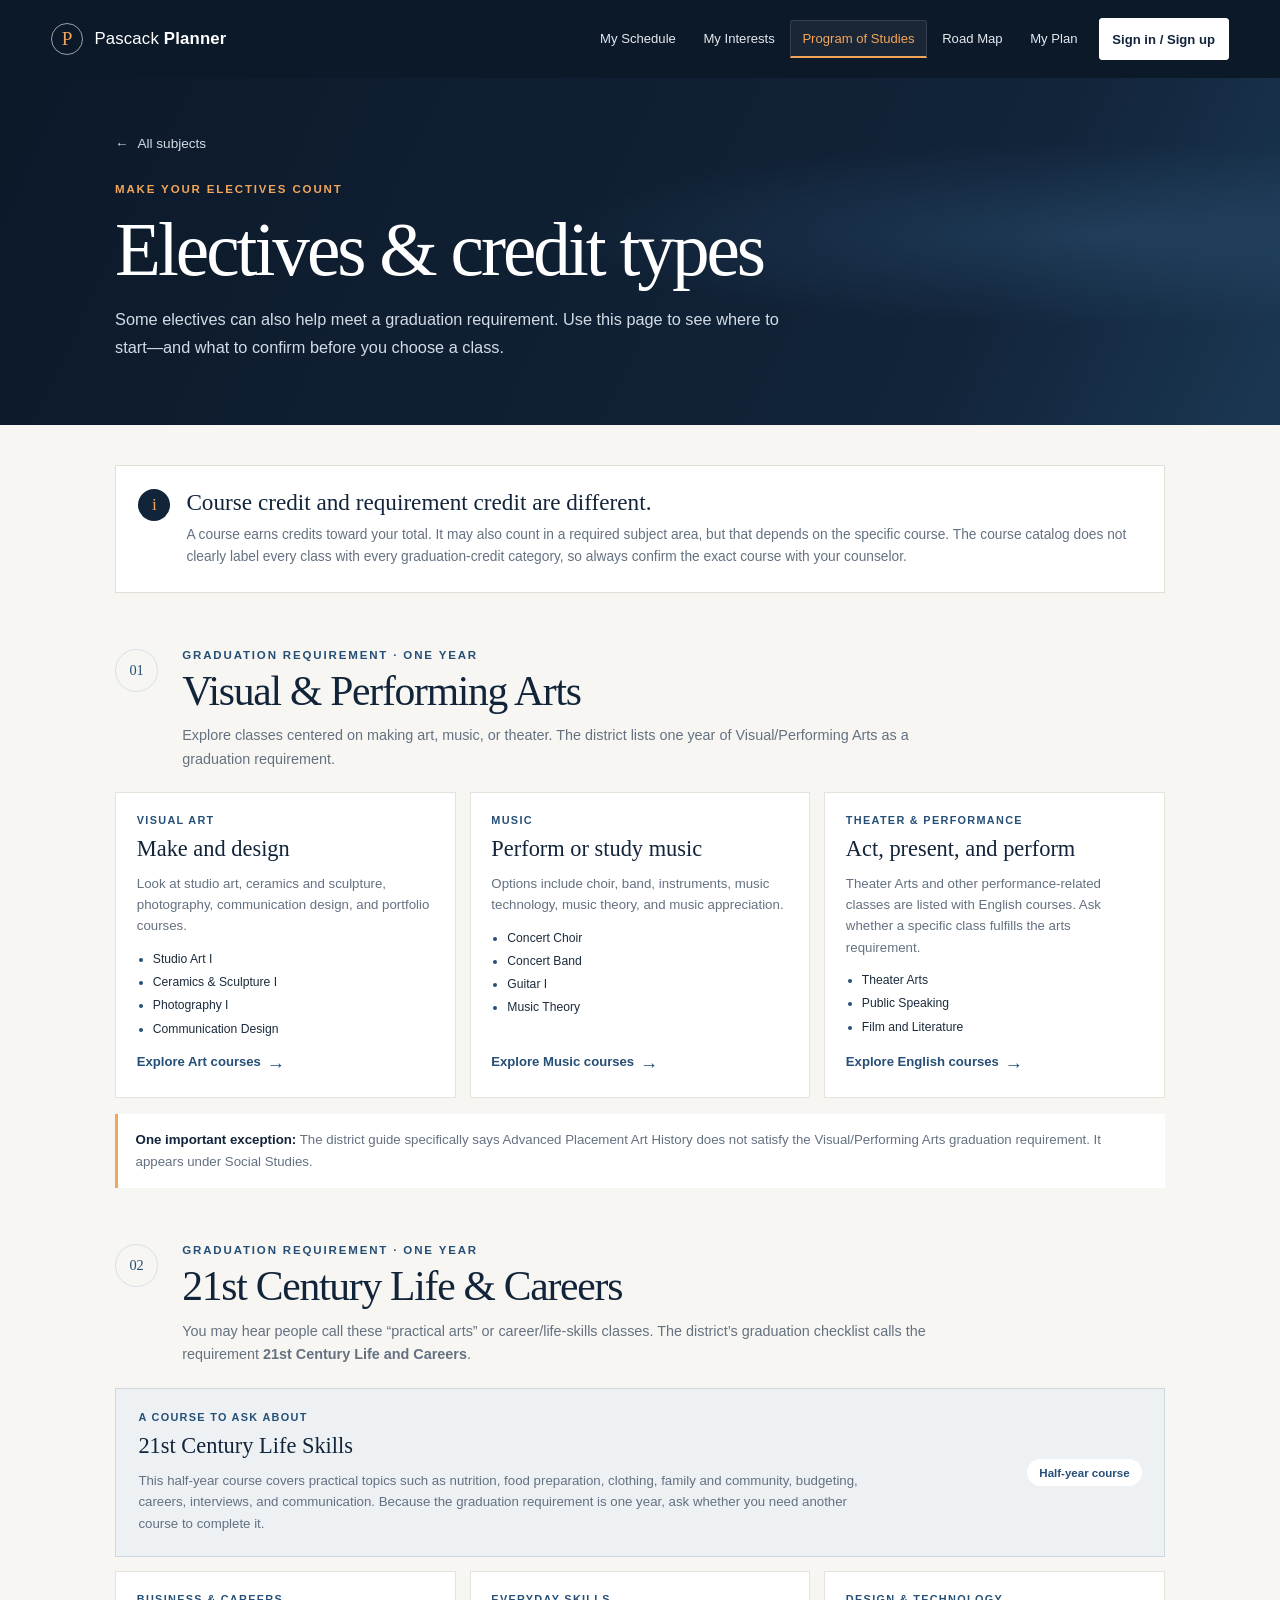
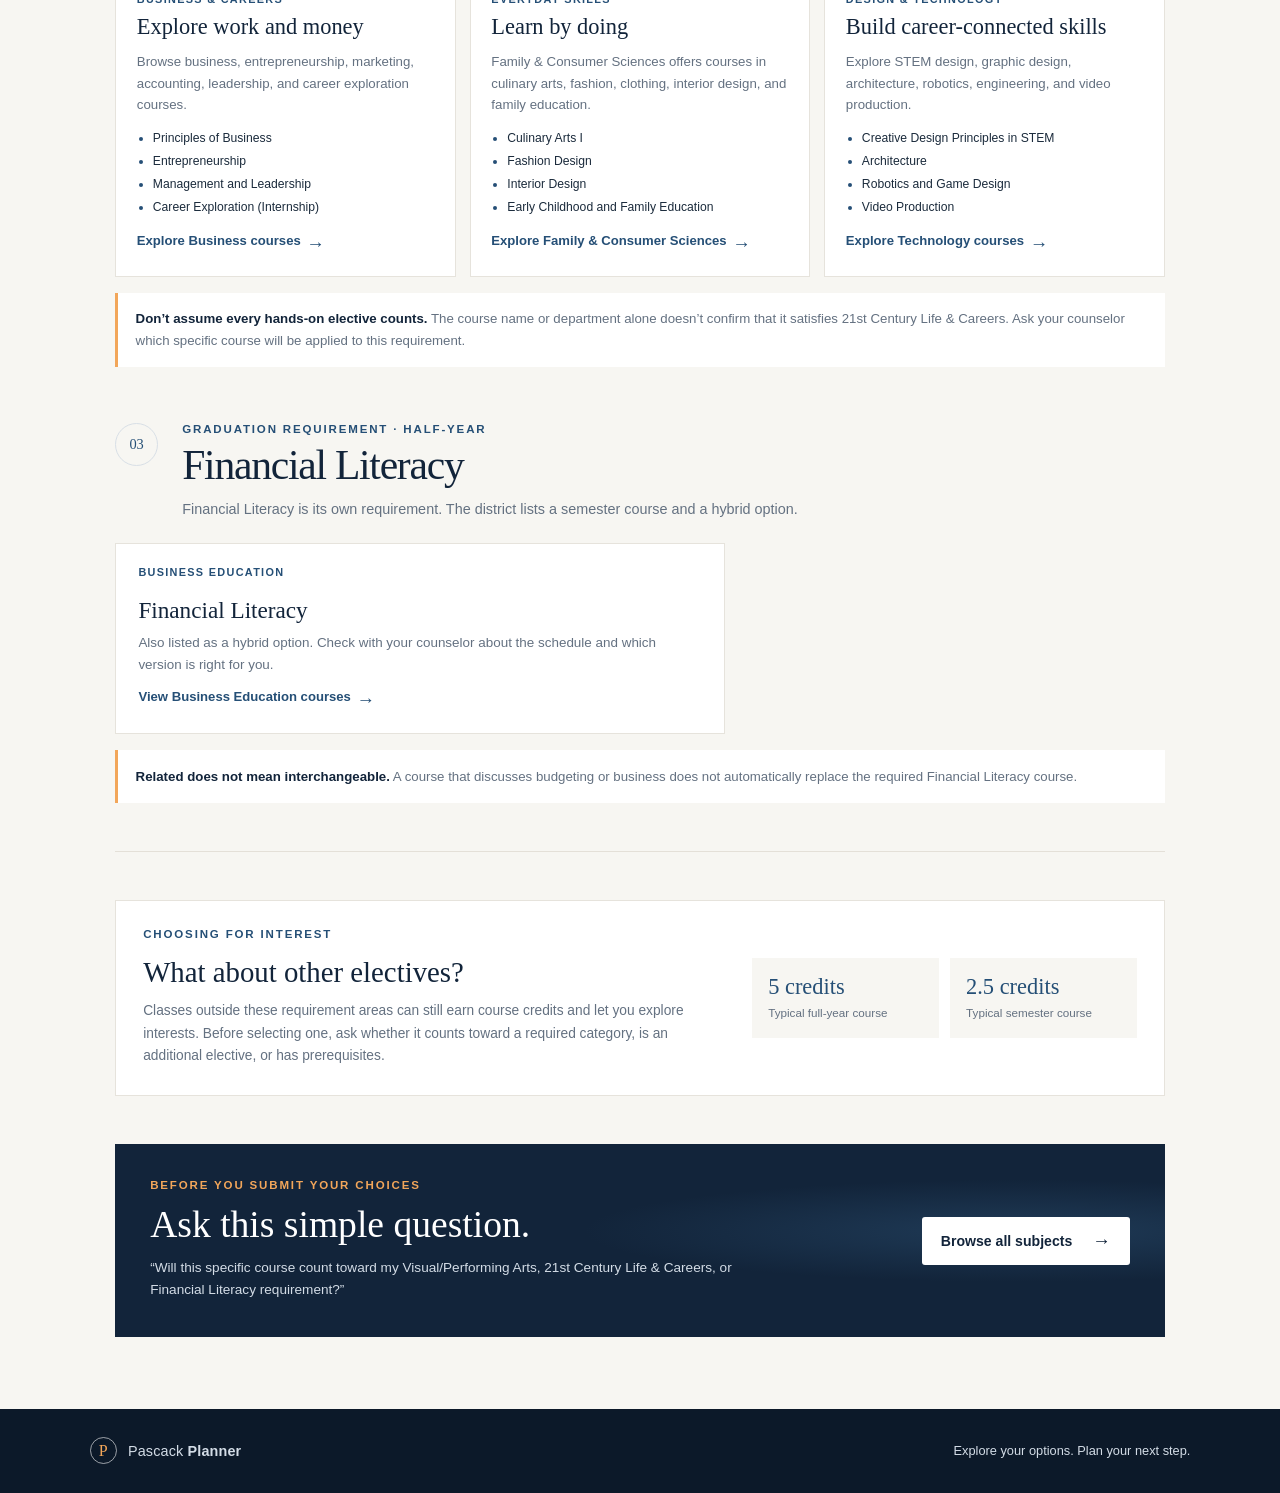
==== commit c4e0bd16: "Fixed nav bar, changed things with adding classes in the program of studies" ====
--- a/electives.html
+++ b/electives.html
@@ -14,8 +14,11 @@
             <span>Pascack <strong>Planner</strong></span>
         </a>
         <nav class="site-nav" aria-label="Main navigation">
-            <a href="./program-of-studies.html#program-of-studies">All Subjects</a>
-            <a href="./road-map.html#road-map">Road Map</a>
+            <a href="./planner.html">My Schedule</a>
+            <a href="./interests.html">My Interests</a>
+            <a href="./programs.html" aria-current="page">Program of Studies</a>
+            <a href="./roadmap.html">Road Map</a>
+            <a href="./profile.html">My Plan</a>
             <a class="nav-signin" href="./planner.html#auth-panel">Sign in / Sign up</a>
         </nav>
     </header>
--- a/style.css
+++ b/style.css
@@ -37,7 +37,8 @@
     min-height: 78px;
     align-items: center;
     justify-content: space-between;
-    padding: 0 clamp(1.25rem, 7vw, 7rem);
+    gap: 1rem;
+    padding: 0 clamp(1.25rem, 4vw, 4rem);
     background: var(--navy-deep);
     color: #fff;
 }
@@ -71,13 +72,18 @@
 .site-nav {
     display: flex;
     align-items: center;
-    gap: clamp(1.25rem, 4vw, 3.5rem);
+    justify-content: flex-end;
+    gap: 0.2rem;
 }
 
 .site-nav a {
-    padding: 0.5rem 0;
+    padding: 0.65rem 0.7rem;
+    border: 1px solid transparent;
+    border-bottom: 2px solid transparent;
+    border-radius: 3px 3px 0 0;
     color: #e4e9ef;
-    font-size: 0.9rem;
+    font-size: 0.82rem;
+    white-space: nowrap;
     text-decoration: none;
     transition: color 160ms ease;
 }
@@ -91,7 +97,9 @@
     display: inline-flex;
     min-height: 42px;
     align-items: center;
-    padding: 0 0.9rem;
+    margin-left: 0.35rem;
+    padding: 0 0.8rem;
+    border: 1px solid #fff;
     border-radius: 3px;
     background: #fff;
     color: var(--navy);
@@ -350,8 +358,7 @@
 }
 
 .guide-note,
-.college-note,
-.roadmap-note {
+.college-note {
     border-left: 3px solid var(--orange);
     background: #fff;
     color: var(--muted);
@@ -1641,6 +1648,195 @@
     margin: 0;
 }
 
+.planner-start-panel,
+.planner-guidance-card {
+    margin-top: 1.5rem;
+    padding: 1.5rem;
+    border: 1px solid #e6e3dc;
+    background: #fff;
+}
+
+.planner-start-panel h3,
+.planner-guidance-card h3 {
+    margin: 0;
+    color: var(--navy);
+    font-family: Georgia, "Times New Roman", serif;
+    font-size: 1.45rem;
+    font-weight: 400;
+}
+
+.planner-start-copy {
+    max-width: 720px;
+}
+
+.planner-start-copy .eyebrow,
+.planner-guidance-card .eyebrow {
+    margin-bottom: 0.55rem;
+}
+
+.quick-class-form {
+    display: grid;
+    grid-template-columns: repeat(4, minmax(0, 1fr)) auto;
+    align-items: end;
+    gap: 0.75rem;
+    margin-top: 1.2rem;
+}
+
+.quick-class-form .button {
+    min-height: 44px;
+}
+
+.text-link {
+    display: inline-flex;
+    gap: 0.35rem;
+    margin-top: 1rem;
+    color: var(--blue);
+    font-size: 0.82rem;
+    font-weight: 700;
+    text-decoration: none;
+}
+
+.text-link:hover {
+    text-decoration: underline;
+}
+
+.hero .text-link {
+    color: #fff;
+}
+
+.course-plan-grade {
+    margin-top: 0.8rem;
+}
+
+.course-plan-grade select {
+    max-width: 180px;
+}
+
+.course-plan-add {
+    margin-top: 0.65rem;
+}
+
+.planner-guidance-grid {
+    display: grid;
+    grid-template-columns: repeat(2, minmax(0, 1fr));
+    gap: 1rem;
+}
+
+.planner-guidance-card {
+    min-width: 0;
+    margin-top: 1rem;
+    padding: 1.25rem;
+}
+
+.requirement-progress {
+    display: grid;
+    gap: 0.7rem;
+    margin-top: 1.1rem;
+}
+
+.requirement-total {
+    margin: 0 0 0.2rem;
+    color: var(--navy);
+    font-size: 0.8rem;
+    font-weight: 700;
+}
+
+.requirement-progress-row {
+    display: grid;
+    gap: 0.3rem;
+}
+
+.requirement-progress-info {
+    display: flex;
+    justify-content: space-between;
+    gap: 0.8rem;
+    color: var(--ink);
+    font-size: 0.75rem;
+}
+
+.requirement-progress-info small {
+    color: var(--muted);
+    text-align: right;
+}
+
+.requirement-progress-row progress {
+    width: 100%;
+    height: 0.55rem;
+    accent-color: var(--blue);
+}
+
+.suggested-course-list {
+    display: grid;
+    gap: 0.7rem;
+    margin-top: 1rem;
+}
+
+.suggested-course-card {
+    padding: 0.85rem;
+    border: 1px solid #e6e3dc;
+    background: var(--paper);
+}
+
+.suggested-course-subject {
+    color: var(--muted);
+    font-size: 0.67rem;
+    font-weight: 700;
+    text-transform: uppercase;
+}
+
+.suggested-course-card h4 {
+    margin: 0.25rem 0 0;
+    color: var(--navy);
+    font-size: 0.95rem;
+}
+
+.suggested-course-card p {
+    margin: 0.45rem 0;
+    color: var(--muted);
+    font-size: 0.76rem;
+    line-height: 1.5;
+}
+
+.suggested-course-card details {
+    margin: 0.55rem 0;
+    color: var(--muted);
+    font-size: 0.75rem;
+}
+
+.suggested-course-card details summary,
+.planner-account-access summary {
+    color: var(--blue);
+    cursor: pointer;
+    font-weight: 700;
+}
+
+.planner-account-access {
+    margin-top: 1.5rem;
+    padding: 1.2rem 1.4rem;
+    border: 1px solid #e6e3dc;
+    background: #fff;
+}
+
+.planner-account-access > summary {
+    font-size: 0.9rem;
+}
+
+.planner-account-access[hidden] {
+    display: none;
+}
+
+.plan-status-select {
+    min-height: 38px;
+    max-width: 145px;
+    padding: 0.45rem 0.6rem;
+    border: 1px solid #cfd5dc;
+    border-radius: 2px;
+    background: #fff;
+    color: var(--ink);
+    font: inherit;
+    font-size: 0.76rem;
+}
+
 .transcript-import {
     margin-top: 1.5rem;
     padding: 1.5rem;
@@ -1918,6 +2114,14 @@
     .planner-controls {
         grid-template-columns: 1fr;
     }
+
+    .quick-class-form {
+        grid-template-columns: repeat(2, minmax(0, 1fr));
+    }
+
+    .planner-guidance-grid {
+        grid-template-columns: 1fr;
+    }
 }
 
 @media (max-width: 1100px) {
@@ -1928,25 +2132,6 @@
 }
 
 @media (max-width: 540px) {
-    .site-header {
-        min-height: 72px;
-        align-items: flex-start;
-        flex-direction: column;
-        justify-content: center;
-        gap: 0.6rem;
-        padding-block: 0.8rem;
-    }
-
-    .site-nav {
-        width: 100%;
-        justify-content: space-between;
-        gap: 1rem;
-    }
-
-    .site-nav a {
-        font-size: 0.82rem;
-    }
-
     .hero {
         min-height: 420px;
         padding-inline: 1.5rem;
@@ -2010,8 +2195,14 @@
     .planner-app,
     .planner-auth,
     .transcript-import,
-    .four-year-sheet {
+    .four-year-sheet,
+    .planner-start-panel,
+    .planner-guidance-card {
         padding: 1.2rem;
+    }
+
+    .quick-class-form {
+        grid-template-columns: 1fr;
     }
 
     .transcript-match-row {
@@ -2076,4 +2267,1494 @@
     *::after {
         transition-duration: 0.01ms !important;
     }
+}
+
+.site-nav a[aria-current="page"] {
+    border-color: rgba(255, 255, 255, 0.12);
+    border-bottom-color: var(--orange);
+    background: rgba(255, 255, 255, 0.06);
+    color: var(--orange);
+}
+
+.home-hero {
+    min-height: 450px;
+}
+
+.home-welcome {
+    display: grid;
+    grid-template-columns: 1fr 1fr auto;
+    align-items: end;
+    gap: 2rem;
+    padding-top: 4.5rem;
+    padding-bottom: 2rem;
+}
+
+.home-welcome h2,
+.home-reminder h2 {
+    margin: 0;
+    color: var(--navy);
+    font-family: Georgia, "Times New Roman", serif;
+    font-size: clamp(2rem, 3.5vw, 2.8rem);
+    font-weight: 400;
+    letter-spacing: -0.03em;
+    line-height: 1.1;
+}
+
+.home-welcome .welcome-copy {
+    max-width: 430px;
+}
+
+.home-tools {
+    display: grid;
+    grid-template-columns: repeat(3, minmax(0, 1fr));
+    gap: 1rem;
+    padding-bottom: 4rem;
+}
+
+.home-tool-card {
+    display: flex;
+    min-height: 260px;
+    flex-direction: column;
+    align-items: flex-start;
+    padding: 1.5rem;
+    border: 1px solid #e6e3dc;
+    background: #fff;
+    text-decoration: none;
+    transition: border-color 160ms ease, transform 160ms ease;
+}
+
+.home-tool-card:hover {
+    transform: translateY(-3px);
+    border-color: var(--blue);
+}
+
+.home-tool-featured {
+    border-color: var(--navy);
+    background: var(--navy);
+}
+
+.home-tool-number {
+    color: var(--blue);
+    font-size: 0.68rem;
+    font-weight: 700;
+    letter-spacing: 0.13em;
+}
+
+.home-tool-featured .home-tool-number {
+    color: var(--orange);
+}
+
+.home-tool-icon {
+    display: grid;
+    width: 2.8rem;
+    height: 2.8rem;
+    margin: 1.4rem 0 1rem;
+    place-items: center;
+    border: 1px solid #dce2e8;
+    border-radius: 50%;
+    color: var(--blue);
+    font-family: Georgia, "Times New Roman", serif;
+    font-size: 1.3rem;
+}
+
+.home-tool-featured .home-tool-icon {
+    border-color: rgba(255, 255, 255, 0.4);
+    color: var(--orange);
+}
+
+.home-tool-card > strong {
+    color: var(--navy);
+    font-family: Georgia, "Times New Roman", serif;
+    font-size: 1.4rem;
+    font-weight: 400;
+}
+
+.home-tool-featured > strong {
+    color: #fff;
+}
+
+.home-tool-card > span:nth-last-child(2) {
+    margin-top: 0.55rem;
+    color: var(--muted);
+    font-size: 0.84rem;
+    line-height: 1.55;
+}
+
+.home-tool-featured > span:nth-last-child(2) {
+    color: #d3dce6;
+}
+
+.home-tool-link {
+    display: inline-flex;
+    align-items: center;
+    gap: 0.55rem;
+    margin-top: auto;
+    padding-top: 1rem;
+    color: var(--blue);
+    font-size: 0.8rem;
+    font-weight: 700;
+}
+
+.home-tool-featured .home-tool-link {
+    color: var(--orange);
+}
+
+.home-reminder {
+    display: grid;
+    grid-template-columns: 1fr 0.8fr;
+    align-items: center;
+    gap: 3rem;
+    padding-top: 2rem;
+    padding-bottom: 5rem;
+    border-top: 1px solid #e4e0d8;
+}
+
+.home-reminder > p {
+    margin: 0;
+    color: var(--muted);
+    font-size: 0.9rem;
+    line-height: 1.7;
+}
+
+.section-hero {
+    padding: 3rem 0 3.5rem;
+    background:
+        radial-gradient(ellipse at 86% 45%, rgba(52, 94, 132, 0.38), transparent 34%),
+        linear-gradient(115deg, var(--navy-deep), var(--navy) 75%, #1b3853);
+    color: #fff;
+}
+
+.section-hero h1 {
+    max-width: 820px;
+    margin: 0;
+    font-family: Georgia, "Times New Roman", serif;
+    font-size: clamp(2.8rem, 6vw, 4.7rem);
+    font-weight: 400;
+    letter-spacing: -0.04em;
+    line-height: 1.05;
+}
+
+.section-hero > .section-wrap > p:last-child {
+    max-width: 680px;
+    margin: 1rem 0 0;
+    color: #d3dce6;
+    font-size: 1.02rem;
+    line-height: 1.7;
+}
+
+.section-hero .back-link {
+    margin-bottom: 1.5rem;
+}
+
+.content-page {
+    padding-top: 3rem;
+    padding-bottom: 5rem;
+}
+
+.content-heading {
+    margin: 0;
+    color: var(--navy);
+    font-family: Georgia, "Times New Roman", serif;
+    font-size: clamp(1.9rem, 3.5vw, 2.6rem);
+    font-weight: 400;
+    letter-spacing: -0.03em;
+}
+
+.content-page > .guide-note {
+    margin-top: 2rem;
+}
+
+.roadmap-requirements {
+    margin-top: 4rem;
+}
+
+.roadmap-requirements .requirement-list {
+    margin-bottom: 1rem;
+}
+
+.roadmap-requirements .text-link {
+    margin-top: 0.7rem;
+}
+
+.planner-content {
+    padding-top: 2rem;
+    padding-bottom: 5rem;
+}
+
+.planner-toolbar {
+    display: flex;
+    align-items: end;
+    justify-content: space-between;
+    gap: 1.5rem;
+    margin-bottom: 1.2rem;
+}
+
+.grade-picker {
+    display: grid;
+    min-width: 180px;
+    gap: 0.45rem;
+    color: var(--ink);
+    font-size: 0.78rem;
+    font-weight: 700;
+}
+
+.grade-picker select {
+    min-height: 44px;
+    padding: 0.6rem 2rem 0.6rem 0.75rem;
+    border: 1px solid #cfd5dc;
+    border-radius: 2px;
+    background: #fff;
+    color: var(--ink);
+    font: inherit;
+}
+
+.planner-actions {
+    display: flex;
+    align-items: center;
+    flex-wrap: wrap;
+    justify-content: flex-end;
+    gap: 0.7rem;
+}
+
+.save-status {
+    margin-right: 0.3rem;
+    color: var(--muted);
+    font-size: 0.76rem;
+}
+
+.save-status-error {
+    color: #9b3429;
+}
+
+.button-outline,
+.button-quiet {
+    border: 1px solid #cfd5dc;
+    background: #fff;
+    color: var(--navy);
+    cursor: pointer;
+    font: inherit;
+    font-size: 0.82rem;
+}
+
+.button-outline:hover {
+    background: #edf1f4;
+}
+
+.button-quiet {
+    border-color: transparent;
+    background: transparent;
+    color: var(--muted);
+}
+
+.button-quiet:hover {
+    background: #eeeae2;
+}
+
+.planner-notice {
+    margin-bottom: 1.2rem;
+    padding: 0.95rem 1.1rem;
+    border-left: 3px solid var(--orange);
+    background: #fff;
+    color: var(--muted);
+    font-size: 0.82rem;
+    line-height: 1.6;
+}
+
+.planner-notice strong {
+    display: block;
+    margin-bottom: 0.15rem;
+    color: var(--navy);
+}
+
+.schedule-paper {
+    padding: 1.5rem;
+    border: 1px solid #dedbd4;
+    background: #fff;
+    box-shadow: 0 8px 26px rgba(18, 36, 58, 0.05);
+}
+
+.schedule-paper-heading {
+    display: flex;
+    align-items: end;
+    justify-content: space-between;
+    gap: 1rem;
+    margin-bottom: 1.2rem;
+}
+
+.schedule-paper-heading .eyebrow {
+    margin-bottom: 0.45rem;
+}
+
+.schedule-paper-heading h2 {
+    margin: 0;
+    color: var(--navy);
+    font-family: Georgia, "Times New Roman", serif;
+    font-size: 2rem;
+    font-weight: 400;
+}
+
+.schedule-paper-heading > p {
+    margin: 0;
+    color: var(--muted);
+    font-size: 0.8rem;
+}
+
+.schedule-table-wrap {
+    overflow-x: auto;
+    border: 1px solid #d8dde3;
+}
+
+.schedule-table {
+    width: 100%;
+    min-width: 760px;
+    border-collapse: collapse;
+    table-layout: fixed;
+}
+
+.schedule-table th,
+.schedule-table td {
+    padding: 0.55rem;
+    border-right: 1px solid #e1e4e8;
+    border-bottom: 1px solid #e1e4e8;
+    text-align: left;
+    vertical-align: top;
+}
+
+.schedule-table thead th {
+    height: 48px;
+    background: #f0f2f4;
+    color: var(--navy);
+    font-size: 0.8rem;
+}
+
+.schedule-table thead th span {
+    display: none;
+}
+
+.schedule-table .period-heading,
+.schedule-table .period-cell {
+    width: 105px;
+    background: #f7f6f2;
+}
+
+.schedule-table .period-cell {
+    color: var(--navy);
+    font-size: 0.76rem;
+    font-weight: 700;
+}
+
+.schedule-table tbody td {
+    height: 94px;
+}
+
+.schedule-slot {
+    display: flex;
+    width: 100%;
+    min-height: 66px;
+    flex-direction: column;
+    align-items: center;
+    justify-content: center;
+    gap: 0.3rem;
+    padding: 0.55rem;
+    border: 1px dashed #c5ced8;
+    border-radius: 2px;
+    background: #fafbfd;
+    color: var(--blue);
+    cursor: pointer;
+    font: inherit;
+    font-size: 0.72rem;
+    text-align: center;
+    transition: background 140ms ease, border-color 140ms ease;
+}
+
+.schedule-slot:hover {
+    border-color: var(--blue);
+    background: #f0f4f7;
+}
+
+.schedule-slot-filled {
+    align-items: flex-start;
+    justify-content: flex-start;
+    border: 1px solid #b9c9d7;
+    background: #eef3f6;
+    color: var(--navy);
+    text-align: left;
+}
+
+.schedule-slot-filled strong {
+    display: -webkit-box;
+    overflow: hidden;
+    -webkit-box-orient: vertical;
+    -webkit-line-clamp: 3;
+    font-size: 0.7rem;
+    line-height: 1.35;
+}
+
+.schedule-slot-subject {
+    color: var(--muted);
+    font-size: 0.64rem;
+}
+
+.slot-plus {
+    display: grid;
+    width: 1.3rem;
+    height: 1.3rem;
+    place-items: center;
+    border: 1px solid #c5ced8;
+    border-radius: 50%;
+    font-size: 1rem;
+    line-height: 1;
+}
+
+.remove-slot {
+    margin-top: 0.25rem;
+    padding: 0.2rem;
+    border: 0;
+    background: transparent;
+    color: #657280;
+    cursor: pointer;
+    font: inherit;
+    font-size: 0.65rem;
+}
+
+.remove-slot:hover {
+    color: #9b3429;
+    text-decoration: underline;
+}
+
+.schedule-footnote {
+    margin: 1rem 0 0;
+    color: var(--muted);
+    font-size: 0.75rem;
+    line-height: 1.55;
+}
+
+.planner-bottom-links {
+    display: flex;
+    flex-wrap: wrap;
+    gap: 0.8rem 2rem;
+    margin-top: 1.2rem;
+}
+
+.course-picker {
+    width: min(680px, calc(100vw - 2rem));
+    max-width: none;
+    max-height: min(82vh, 760px);
+    padding: 0;
+    overflow: hidden;
+    border: 1px solid #d8dde3;
+    background: var(--paper);
+    color: var(--ink);
+    box-shadow: 0 24px 80px rgba(12, 25, 41, 0.28);
+}
+
+.course-picker::backdrop {
+    background: rgba(12, 25, 41, 0.62);
+}
+
+.picker-content {
+    display: flex;
+    max-height: min(82vh, 760px);
+    flex-direction: column;
+    padding: 1.5rem;
+}
+
+.picker-heading {
+    display: flex;
+    align-items: flex-start;
+    justify-content: space-between;
+    gap: 1rem;
+}
+
+.picker-heading .eyebrow {
+    margin-bottom: 0.45rem;
+}
+
+.picker-heading h2 {
+    margin: 0;
+    color: var(--navy);
+    font-family: Georgia, "Times New Roman", serif;
+    font-size: 1.8rem;
+    font-weight: 400;
+}
+
+.picker-heading p:last-child {
+    margin: 0.35rem 0 0;
+    color: var(--muted);
+    font-size: 0.8rem;
+}
+
+.picker-close {
+    display: grid;
+    width: 2.3rem;
+    height: 2.3rem;
+    flex: 0 0 auto;
+    place-items: center;
+    border: 1px solid #cfd5dc;
+    border-radius: 50%;
+    background: #fff;
+    color: var(--navy);
+    cursor: pointer;
+    font-size: 1.4rem;
+    line-height: 1;
+}
+
+.picker-search {
+    width: 100%;
+    margin-top: 1.2rem;
+}
+
+.picker-results {
+    overflow-y: auto;
+    margin-top: 0.8rem;
+    padding-right: 0.25rem;
+}
+
+.picker-subject + .picker-subject {
+    margin-top: 1.2rem;
+}
+
+.picker-subject h3 {
+    margin: 0 0 0.45rem;
+    color: var(--blue);
+    font-size: 0.72rem;
+    letter-spacing: 0.1em;
+    text-transform: uppercase;
+}
+
+.picker-course-list {
+    display: grid;
+    gap: 0.35rem;
+}
+
+.picker-course-option {
+    width: 100%;
+    padding: 0.65rem 0.75rem;
+    border: 1px solid #e1ded7;
+    background: #fff;
+    color: var(--ink);
+    cursor: pointer;
+    font: inherit;
+    font-size: 0.82rem;
+    text-align: left;
+}
+
+.picker-course-option:hover {
+    border-color: var(--blue);
+    background: #edf1f4;
+}
+
+.picker-empty {
+    padding: 1rem;
+    background: #fff;
+    color: var(--muted);
+    font-size: 0.85rem;
+}
+
+.interests-content {
+    padding-top: 2.5rem;
+    padding-bottom: 5rem;
+}
+
+.interest-fieldset {
+    margin: 0;
+    padding: 1.7rem;
+    border: 1px solid #e1ded7;
+    background: #fff;
+}
+
+.interest-fieldset legend {
+    padding: 0 0.4rem;
+    color: var(--navy);
+    font-family: Georgia, "Times New Roman", serif;
+    font-size: 1.8rem;
+}
+
+.interest-instructions {
+    margin: 0 0 1.2rem;
+    color: var(--muted);
+    font-size: 0.84rem;
+}
+
+.interest-options {
+    display: grid;
+    grid-template-columns: repeat(2, minmax(0, 1fr));
+    gap: 0.7rem;
+    margin-bottom: 1.2rem;
+}
+
+.interest-option {
+    display: flex;
+    min-height: 82px;
+    align-items: flex-start;
+    gap: 0.7rem;
+    padding: 0.9rem;
+    border: 1px solid #e1ded7;
+    background: #faf9f6;
+    cursor: pointer;
+}
+
+.interest-option:has(input:checked) {
+    border-color: var(--blue);
+    background: #edf1f4;
+}
+
+.interest-option input {
+    width: 1rem;
+    height: 1rem;
+    flex: 0 0 auto;
+    margin: 0.15rem 0 0;
+    accent-color: var(--blue);
+}
+
+.interest-option > span {
+    display: grid;
+    gap: 0.25rem;
+}
+
+.interest-option strong {
+    color: var(--navy);
+    font-size: 0.84rem;
+}
+
+.interest-option small {
+    color: var(--muted);
+    font-size: 0.75rem;
+    line-height: 1.45;
+}
+
+.interest-save-note {
+    min-height: 1.2rem;
+    margin: 0.7rem 0 0;
+    color: var(--muted);
+    font-size: 0.74rem;
+}
+
+.interest-results {
+    margin-top: 3rem;
+}
+
+.interest-result-grid {
+    display: grid;
+    grid-template-columns: repeat(3, minmax(0, 1fr));
+    gap: 0.8rem;
+    margin-top: 1.2rem;
+}
+
+.interest-result-card {
+    display: flex;
+    min-height: 220px;
+    flex-direction: column;
+    align-items: flex-start;
+    padding: 1.2rem;
+    border: 1px solid #e1ded7;
+    background: #fff;
+}
+
+.interest-result-card h3 {
+    margin: 0;
+    color: var(--navy);
+    font-family: Georgia, "Times New Roman", serif;
+    font-size: 1.35rem;
+    font-weight: 400;
+}
+
+.interest-result-card > p {
+    margin: 0.5rem 0 0;
+    color: var(--muted);
+    font-size: 0.76rem;
+    line-height: 1.5;
+}
+
+.interest-course-suggestions {
+    display: grid;
+    gap: 0.35rem;
+    margin: 0.8rem 0 0;
+    padding-left: 1rem;
+    color: var(--ink);
+    font-size: 0.74rem;
+    line-height: 1.45;
+}
+
+.interest-result-card .text-link {
+    margin-top: auto;
+    padding-top: 1rem;
+}
+
+.interests-content > .guide-note {
+    margin: 2.5rem 0 1.2rem;
+}
+
+@media (max-width: 960px) {
+    .site-header {
+        align-items: flex-start;
+        flex-direction: column;
+        gap: 0.7rem;
+        padding-block: 0.8rem;
+    }
+
+    .site-nav {
+        width: 100%;
+        justify-content: flex-start;
+        gap: 0.2rem;
+        overflow-x: auto;
+        padding-bottom: 0.15rem;
+        scrollbar-width: thin;
+    }
+
+    .site-nav a {
+        flex: 0 0 auto;
+        min-height: 42px;
+        padding-inline: 0.65rem;
+        font-size: 0.82rem;
+    }
+
+    .site-nav .nav-signin {
+        margin-left: 0.25rem;
+    }
+
+    .home-welcome {
+        grid-template-columns: 1fr 1fr;
+    }
+
+    .home-welcome .button {
+        grid-column: 1 / -1;
+        justify-self: start;
+    }
+
+    .home-tools {
+        grid-template-columns: repeat(2, minmax(0, 1fr));
+    }
+
+    .interest-result-grid {
+        grid-template-columns: repeat(2, minmax(0, 1fr));
+    }
+}
+
+@media (max-width: 760px) {
+    .home-reminder {
+        grid-template-columns: 1fr;
+        gap: 1rem;
+    }
+
+    .planner-toolbar {
+        align-items: flex-start;
+        flex-direction: column;
+    }
+
+    .planner-actions {
+        justify-content: flex-start;
+    }
+
+    .save-status {
+        width: 100%;
+    }
+
+    .interest-result-grid {
+        grid-template-columns: repeat(2, minmax(0, 1fr));
+    }
+}
+
+@media (max-width: 540px) {
+    .home-welcome {
+        grid-template-columns: 1fr;
+        gap: 1rem;
+        padding-top: 3.5rem;
+    }
+
+    .home-welcome .button {
+        grid-column: auto;
+    }
+
+    .home-tools,
+    .interest-options,
+    .interest-result-grid {
+        grid-template-columns: 1fr;
+    }
+
+    .home-tool-card {
+        min-height: 230px;
+    }
+
+    .interest-fieldset {
+        padding: 1.1rem;
+    }
+
+    .interest-fieldset legend {
+        font-size: 1.5rem;
+    }
+
+    .schedule-paper {
+        padding: 0.8rem;
+    }
+
+    .schedule-paper-heading {
+        align-items: flex-start;
+        flex-direction: column;
+    }
+
+    .planner-actions .button {
+        min-height: 42px;
+        padding-inline: 0.8rem;
+    }
+}
+
+@media print {
+    body {
+        background: white;
+    }
+
+    .site-header,
+    .section-hero,
+    .planner-toolbar,
+    .planner-notice,
+    .schedule-footnote,
+    .planner-bottom-links,
+    .site-footer,
+    .remove-slot,
+    .course-picker {
+        display: none !important;
+    }
+
+    .planner-content,
+    .schedule-paper {
+        width: 100%;
+        margin: 0;
+        padding: 0;
+        border: 0;
+        box-shadow: none;
+    }
+
+    .schedule-table {
+        min-width: 0;
+    }
+
+    .schedule-table th,
+    .schedule-table td {
+        padding: 0.25rem;
+    }
+
+    .schedule-table tbody td {
+        height: 74px;
+    }
+
+    .schedule-slot {
+        min-height: 55px;
+    }
+}
+
+.student-profile-page {
+    display: grid;
+    gap: 1.5rem;
+}
+
+.student-data-status {
+    margin: 0;
+    color: var(--muted);
+    font-size: 0.82rem;
+}
+
+.student-panel {
+    padding: clamp(1.1rem, 3vw, 2rem);
+    border: 1px solid #e1ded7;
+    background: #fff;
+}
+
+.student-panel > .eyebrow {
+    margin-bottom: 0.55rem;
+}
+
+.student-panel > .section-intro {
+    max-width: 760px;
+    margin: 0.7rem 0 1.4rem;
+    color: var(--muted);
+    font-size: 0.88rem;
+    line-height: 1.65;
+}
+
+.student-form-grid,
+.student-class-form {
+    display: grid;
+    grid-template-columns: repeat(2, minmax(0, 1fr));
+    gap: 1rem;
+    margin-top: 1.4rem;
+}
+
+.student-class-form {
+    grid-template-columns: repeat(4, minmax(0, 1fr));
+    align-items: end;
+}
+
+.student-form-grid label,
+.student-class-form label,
+.roadmap-controls label,
+.picker-credit-fields label,
+.transcript-upload {
+    display: grid;
+    gap: 0.4rem;
+    color: var(--navy);
+    font-size: 0.77rem;
+    font-weight: 700;
+}
+
+.student-form-grid input,
+.student-form-grid select,
+.student-class-form input,
+.student-class-form select,
+.roadmap-controls select,
+.picker-credit-fields input,
+.picker-credit-fields select,
+.transcript-upload input {
+    width: 100%;
+    min-height: 44px;
+    padding: 0.6rem 0.7rem;
+    border: 1px solid #cfd5dc;
+    border-radius: 2px;
+    background: #fff;
+    color: var(--ink);
+    font: inherit;
+    font-size: 0.85rem;
+}
+
+.student-class-form > button {
+    min-height: 44px;
+    justify-content: center;
+}
+
+.student-class-list {
+    display: grid;
+    gap: 0.6rem;
+    margin-top: 1.3rem;
+    color: var(--muted);
+    font-size: 0.84rem;
+}
+
+.student-class-item,
+.saved-map-year li {
+    display: flex;
+    align-items: center;
+    justify-content: space-between;
+    gap: 1rem;
+    padding: 0.85rem;
+    border: 1px solid #e6e3dc;
+    color: var(--ink);
+}
+
+.student-class-item {
+    display: grid;
+    grid-template-columns: minmax(120px, 0.65fr) minmax(0, 2fr) auto;
+}
+
+.student-class-item > div {
+    display: grid;
+    gap: 0.25rem;
+}
+
+.student-class-item strong {
+    color: var(--navy);
+    font-size: 0.86rem;
+}
+
+.student-class-item span {
+    color: var(--muted);
+    font-size: 0.76rem;
+}
+
+.class-record-controls {
+    display: grid;
+    grid-template-columns: repeat(5, minmax(72px, 1fr));
+    gap: 0.45rem;
+}
+
+.class-record-controls input,
+.class-record-controls select {
+    width: 100%;
+    min-width: 0;
+    min-height: 38px;
+    padding: 0.35rem;
+    border: 1px solid #cfd5dc;
+    background: #fff;
+    color: var(--ink);
+    font: inherit;
+    font-size: 0.72rem;
+}
+
+.student-class-item .button,
+.saved-map-year .button {
+    flex: 0 0 auto;
+}
+
+.transcript-panel > .section-intro {
+    margin-bottom: 1rem;
+}
+
+.transcript-upload {
+    max-width: 520px;
+    margin-bottom: 0.85rem;
+}
+
+.transcript-upload input {
+    padding: 0.45rem;
+}
+
+.roadmap-controls {
+    display: grid;
+    grid-template-columns: minmax(220px, 360px);
+    gap: 1rem;
+    margin-bottom: 1rem;
+}
+
+.roadmap-grade-choice {
+    display: grid;
+    gap: 0.4rem;
+    width: min(100%, 260px);
+    margin: 1rem 0 0.45rem;
+    color: var(--navy);
+    font-size: 0.8rem;
+    font-weight: 700;
+}
+
+.roadmap-grade-choice select {
+    min-height: 48px;
+    padding: 0.65rem 0.8rem;
+    border: 1px solid #cfd5dc;
+    border-radius: 2px;
+    background: #fff;
+    color: var(--ink);
+    font: inherit;
+    font-size: 1rem;
+}
+
+.roadmap-recommendations {
+    margin-top: 1.4rem;
+    padding-top: 1.2rem;
+    border-top: 1px solid #e6e3dc;
+}
+
+.roadmap-section-heading {
+    display: flex;
+    align-items: end;
+    justify-content: space-between;
+    gap: 1rem;
+}
+
+.roadmap-section-heading .eyebrow {
+    margin: 0 0 0.3rem;
+}
+
+.roadmap-section-heading h3,
+.roadmap-current-classes h3,
+.roadmap-more-progress h3 {
+    margin: 0;
+    color: var(--navy);
+    font-family: Georgia, "Times New Roman", serif;
+    font-size: 1.5rem;
+    font-weight: 400;
+}
+
+.roadmap-section-heading .text-link {
+    margin: 0 0 0.15rem;
+}
+
+.roadmap-supporting-copy {
+    margin: 0.65rem 0 0;
+    color: var(--muted);
+    font-size: 0.82rem;
+    line-height: 1.55;
+}
+
+.recommended-course-list {
+    display: grid;
+    grid-template-columns: repeat(3, minmax(0, 1fr));
+    gap: 0.8rem;
+    margin-top: 0.9rem;
+}
+
+.grade-course-list {
+    display: grid;
+    grid-template-columns: repeat(2, minmax(0, 1fr));
+    gap: 0.8rem;
+    margin-top: 1rem;
+}
+
+.grade-course-card {
+    display: grid;
+    align-content: start;
+    gap: 0.6rem;
+    min-width: 0;
+    padding: 1rem;
+    border: 1px solid #e1ded7;
+    border-left: 3px solid #aeb8bf;
+    background: #fff;
+    scroll-margin: 1rem;
+}
+
+.grade-course-card.is-planned {
+    border-left-color: #34775d;
+    background: #f5faf6;
+}
+
+.grade-course-card.is-current {
+    border-left-color: #b2782d;
+}
+
+.grade-course-card.is-completed {
+    border-left-color: #466f90;
+}
+
+.grade-course-card h4 {
+    margin: 0;
+    color: var(--navy);
+    font-family: Georgia, "Times New Roman", serif;
+    font-size: 1.12rem;
+    font-weight: 400;
+    line-height: 1.35;
+}
+
+.grade-course-status,
+.recommendation-reason {
+    margin: 0;
+    color: var(--muted);
+    font-size: 0.72rem;
+    line-height: 1.45;
+}
+
+.recommendation-reason {
+    color: var(--blue);
+    font-weight: 700;
+}
+
+.grade-course-details {
+    color: var(--muted);
+    font-size: 0.76rem;
+    line-height: 1.5;
+}
+
+.grade-course-details summary {
+    width: fit-content;
+    color: var(--blue);
+    cursor: pointer;
+    text-decoration: underline;
+    text-decoration-color: #b7c8d2;
+    text-underline-offset: 0.15em;
+}
+
+.grade-course-details p {
+    margin: 0.5rem 0 0;
+}
+
+.grade-course-path a {
+    color: var(--blue);
+}
+
+.grade-course-card .button {
+    justify-content: center;
+    min-height: 38px;
+    padding: 0.5rem 0.75rem;
+    font-size: 0.75rem;
+}
+
+.grade-course-card .button:disabled {
+    border-color: #d7ded9;
+    background: #edf2ef;
+    color: #466f5b;
+    cursor: default;
+}
+
+.roadmap-current-classes {
+    margin-top: 1.5rem;
+    padding-top: 1.1rem;
+    border-top: 1px solid #e6e3dc;
+}
+
+.roadmap-current-classes h3 {
+    font-size: 1.3rem;
+}
+
+.current-grade-courses {
+    display: grid;
+    grid-template-columns: repeat(2, minmax(0, 1fr));
+    gap: 0.55rem;
+    margin-top: 0.7rem;
+}
+
+.current-grade-course {
+    display: flex;
+    align-items: center;
+    justify-content: space-between;
+    gap: 0.7rem;
+    padding: 0.7rem 0.8rem;
+    border-left: 3px solid #aeb8bf;
+    background: #f3f5f6;
+}
+
+.current-grade-course > span {
+    display: grid;
+    gap: 0.2rem;
+}
+
+.current-grade-course .button {
+    flex: 0 0 auto;
+    min-height: 32px;
+    padding: 0.35rem 0.5rem;
+    font-size: 0.68rem;
+}
+
+.current-grade-course.status-planned {
+    border-left-color: #34775d;
+    background: #f2f8f4;
+}
+
+.current-grade-course.status-current {
+    border-left-color: #b2782d;
+    background: #fff9ee;
+}
+
+.current-grade-course.status-completed {
+    border-left-color: #466f90;
+    background: #f2f6f9;
+}
+
+.current-grade-course strong {
+    color: var(--navy);
+    font-size: 0.8rem;
+}
+
+.current-grade-course small {
+    color: var(--muted);
+    font-size: 0.7rem;
+}
+
+.department-course-actions {
+    display: flex;
+    align-items: center;
+    flex-wrap: wrap;
+    gap: 0.6rem;
+    margin-top: 0.2rem;
+}
+
+.department-course-actions .button {
+    min-height: 38px;
+    padding: 0.5rem 0.75rem;
+    font-size: 0.75rem;
+}
+
+.saved-map-list {
+    display: grid;
+    grid-template-columns: repeat(4, minmax(0, 1fr));
+    gap: 1rem;
+    margin-top: 1.3rem;
+}
+
+.saved-map-year h3 {
+    margin: 0 0 0.6rem;
+    color: var(--navy);
+    font-family: Georgia, "Times New Roman", serif;
+    font-size: 1.35rem;
+    font-weight: 400;
+}
+
+.saved-map-year ul {
+    display: grid;
+    gap: 0.45rem;
+    margin: 0;
+    padding: 0;
+    list-style: none;
+}
+
+.saved-map-year li {
+    padding: 0.6rem;
+    font-size: 0.76rem;
+}
+
+.saved-map-year li > span {
+    line-height: 1.5;
+}
+
+.transcript-year {
+    min-width: 0;
+    padding: 0.85rem;
+    border-top: 3px solid #9aa8b2;
+    background: #f4f6f7;
+}
+
+.transcript-year ul {
+    gap: 0.5rem;
+}
+
+.transcript-year li {
+    display: grid;
+    gap: 0.2rem;
+    padding: 0.65rem;
+    border: 1px solid #e1ded7;
+    background: #fff;
+}
+
+.transcript-year li > strong {
+    color: var(--navy);
+    font-size: 0.75rem;
+    font-weight: 700;
+}
+
+.transcript-year li > small {
+    color: var(--muted);
+    font-size: 0.68rem;
+}
+
+.transcript-year .transcript-empty {
+    color: var(--muted);
+}
+
+.roadmap-more {
+    margin-top: 0.4rem;
+}
+
+.roadmap-more > summary {
+    color: var(--navy);
+    cursor: pointer;
+    font-weight: 700;
+}
+
+.roadmap-more[open] > summary {
+    margin-bottom: 0.9rem;
+}
+
+.roadmap-more-progress {
+    margin-top: 1.5rem;
+    padding-top: 1.2rem;
+    border-top: 1px solid #e6e3dc;
+}
+
+.roadmap-more-progress h3 {
+    margin: 0;
+    color: var(--navy);
+    font-family: Georgia, "Times New Roman", serif;
+    font-size: 1.35rem;
+    font-weight: 400;
+}
+
+.graduation-credit-progress {
+    display: grid;
+    gap: 0.4rem;
+    margin: 1.1rem 0;
+}
+
+.credit-total-summary {
+    margin: 0 0 0.5rem;
+    padding: 0.8rem;
+    background: #f0f3f5;
+    color: var(--navy);
+    font-size: 0.86rem;
+    font-weight: 700;
+    line-height: 1.55;
+}
+
+.credit-progress-row {
+    display: flex;
+    align-items: baseline;
+    justify-content: space-between;
+    gap: 1rem;
+    padding: 0.6rem 0.2rem;
+    border-bottom: 1px solid #e6e3dc;
+    font-size: 0.78rem;
+}
+
+.credit-progress-row > span {
+    color: var(--ink);
+}
+
+.credit-progress-row > strong {
+    color: var(--muted);
+    font-size: 0.72rem;
+    font-weight: 600;
+    text-align: right;
+}
+
+.planner-credit-panel {
+    margin-top: 1.4rem;
+}
+
+.planner-credit-panel .text-link {
+    margin-top: 0.7rem;
+}
+
+.picker-credit-fields {
+    display: grid;
+    grid-template-columns: minmax(130px, 0.5fr) minmax(200px, 1fr);
+    align-items: end;
+    gap: 0.8rem;
+    margin-top: 1rem;
+}
+
+.picker-credit-fields > p {
+    grid-column: 1 / -1;
+    margin: -0.3rem 0 0;
+    color: var(--muted);
+    font-size: 0.72rem;
+}
+
+@media (max-width: 760px) {
+    .student-class-form {
+        grid-template-columns: repeat(2, minmax(0, 1fr));
+    }
+
+    .recommended-course-list {
+        grid-template-columns: repeat(2, minmax(0, 1fr));
+    }
+
+    .saved-map-list {
+        grid-template-columns: repeat(2, minmax(0, 1fr));
+    }
+
+    .student-class-item {
+        grid-template-columns: 1fr auto;
+    }
+
+    .class-record-controls {
+        grid-column: 1 / -1;
+        grid-row: 2;
+        grid-template-columns: repeat(3, minmax(0, 1fr));
+    }
+}
+
+@media (max-width: 540px) {
+    .student-form-grid,
+    .student-class-form,
+    .roadmap-controls,
+    .recommended-course-list,
+    .grade-course-list,
+    .current-grade-courses,
+    .saved-map-list,
+    .picker-credit-fields {
+        grid-template-columns: 1fr;
+    }
+
+    .picker-credit-fields > p {
+        grid-column: auto;
+    }
+
+    .student-class-item,
+    .saved-map-year li {
+        align-items: flex-start;
+    }
+
+    .class-record-controls {
+        grid-template-columns: repeat(2, minmax(0, 1fr));
+    }
+
+    .credit-progress-row {
+        align-items: flex-start;
+        flex-direction: column;
+        gap: 0.25rem;
+    }
+
+    .credit-progress-row > strong {
+        text-align: left;
+    }
+}
+
+@media print {
+    .planner-credit-panel {
+        display: none;
+    }
 }
